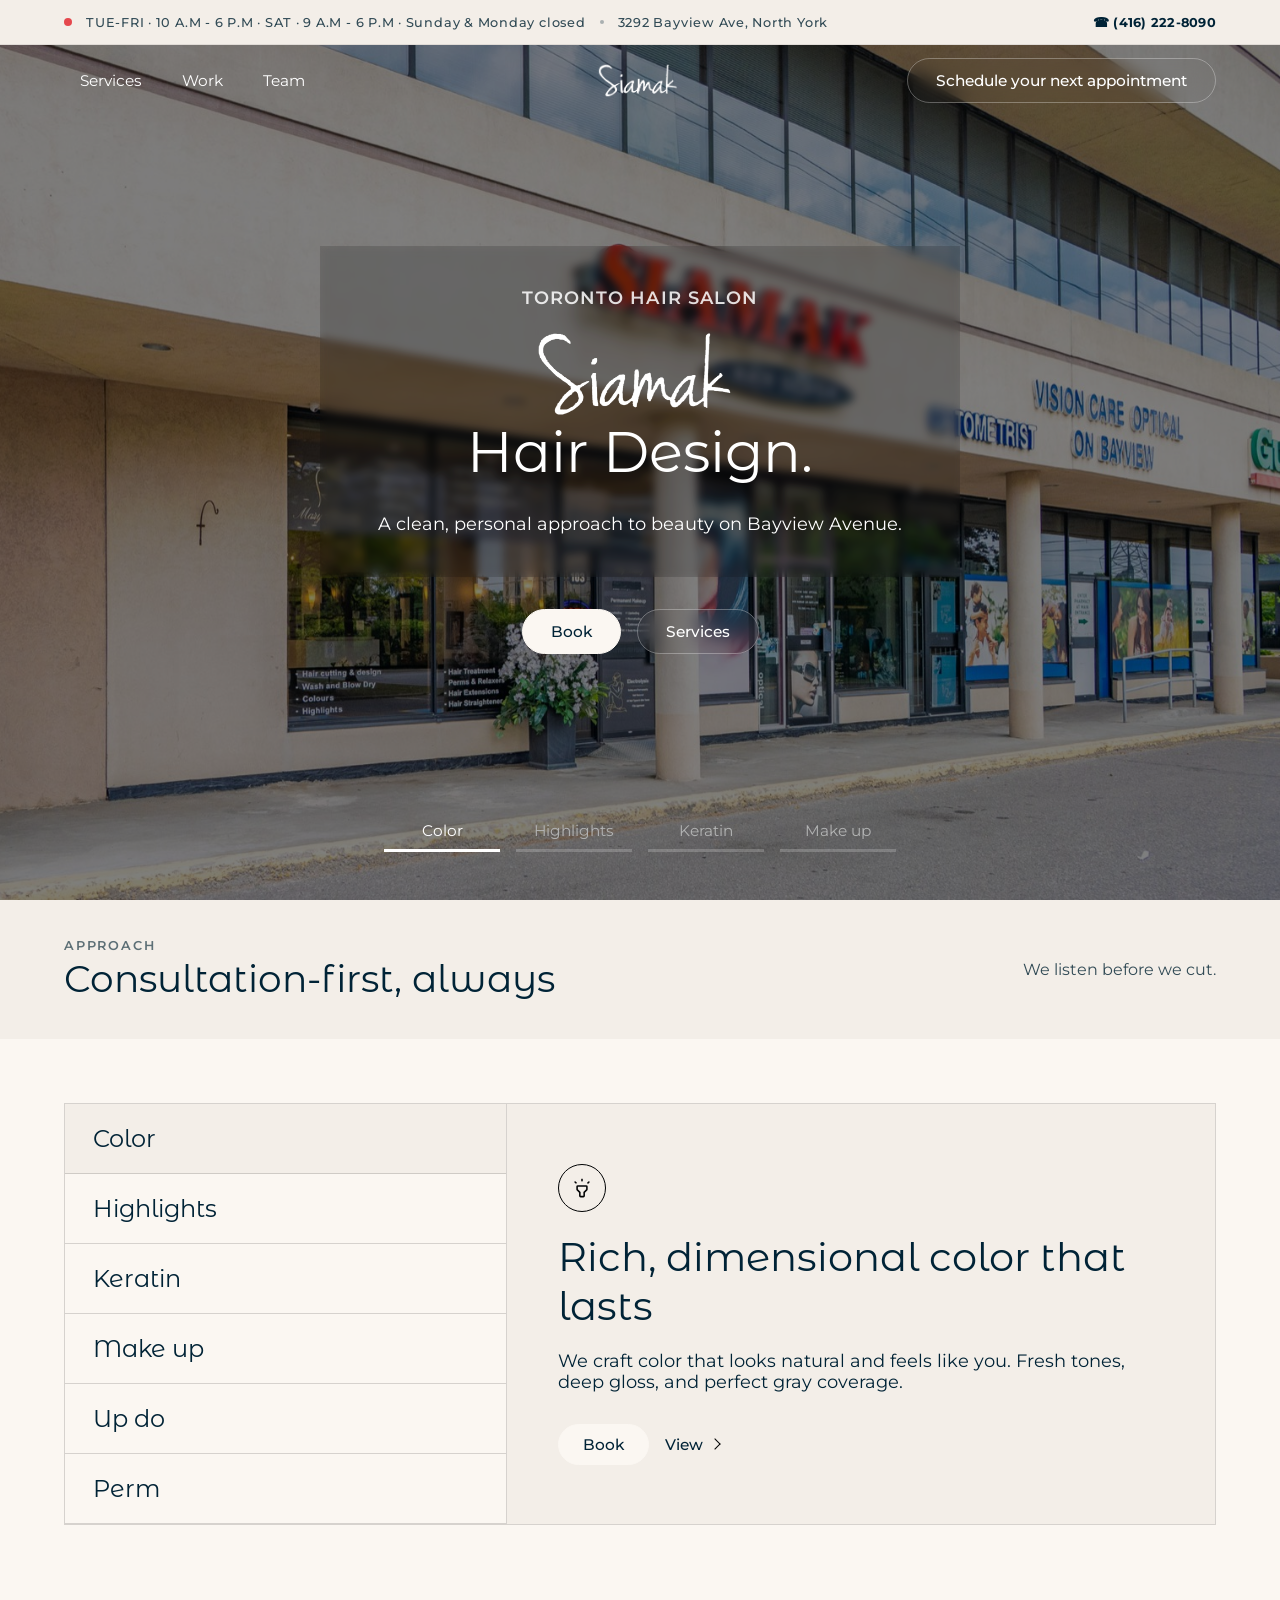
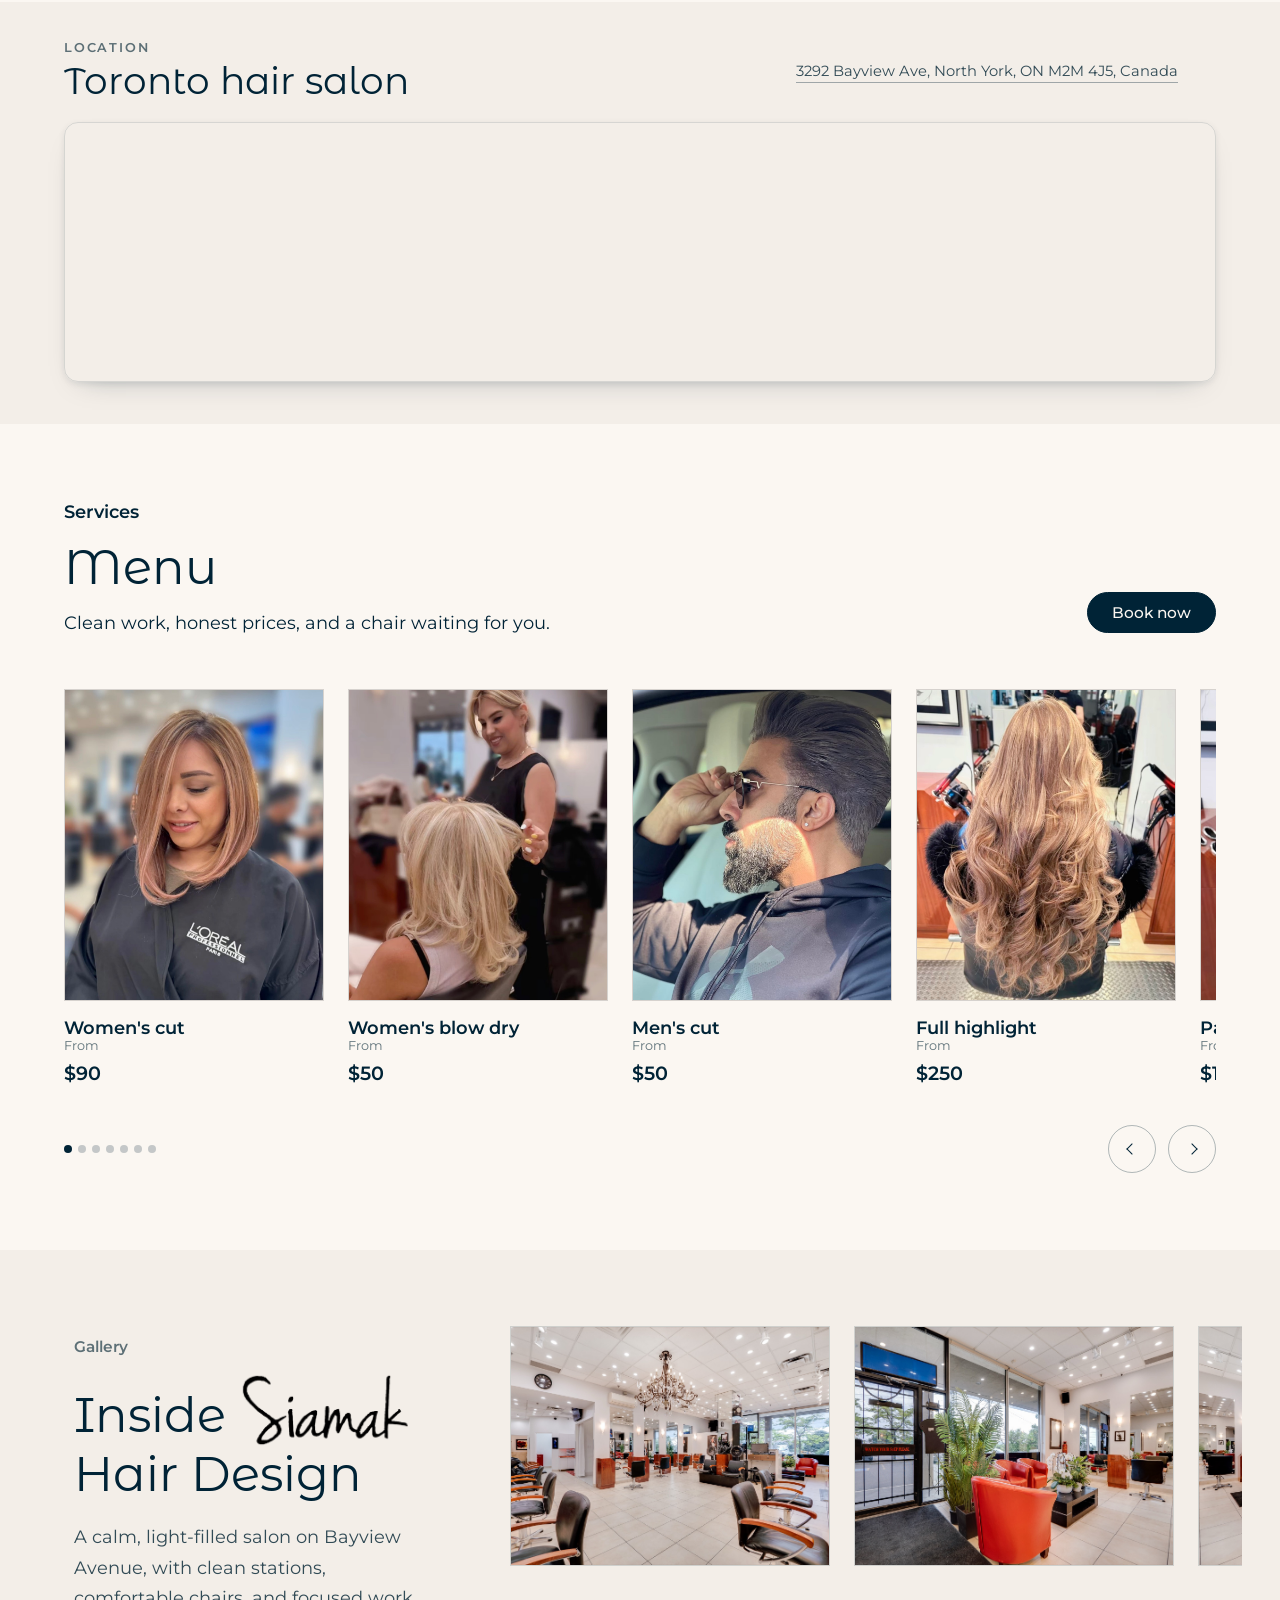
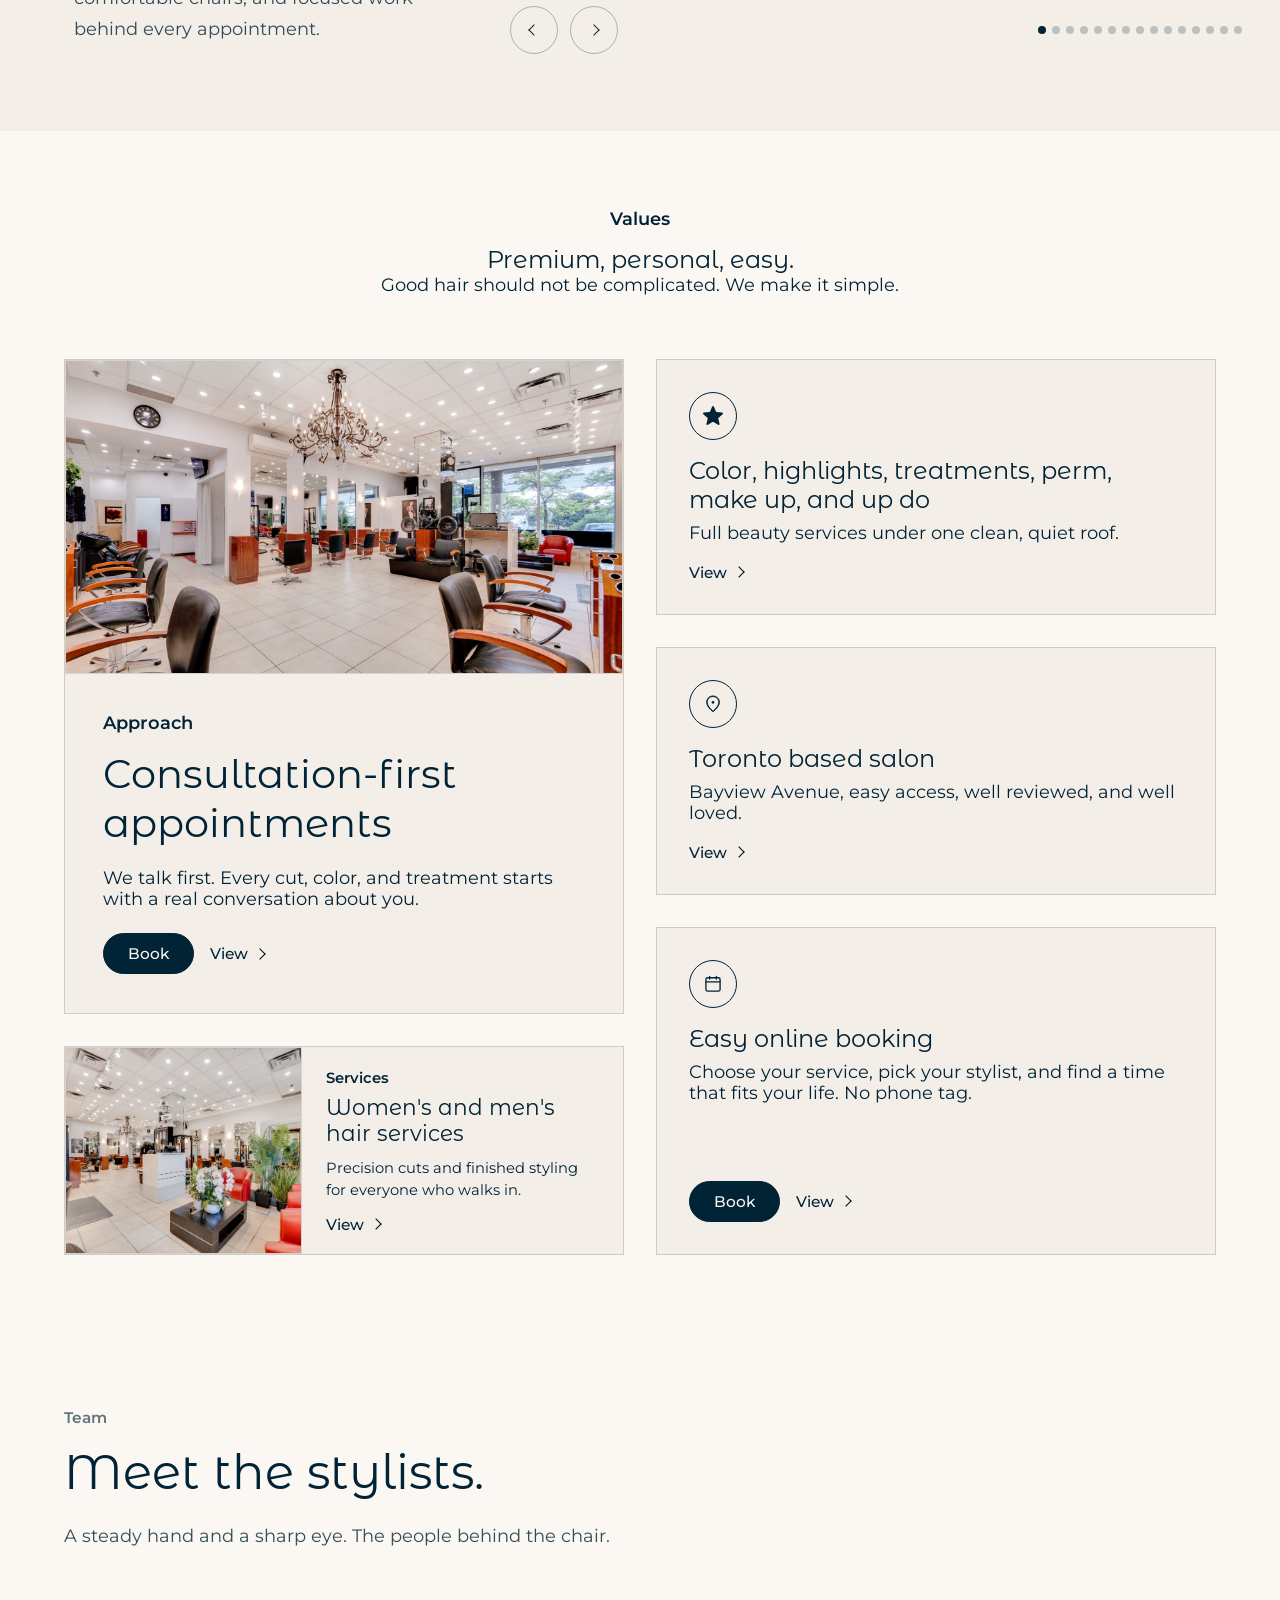
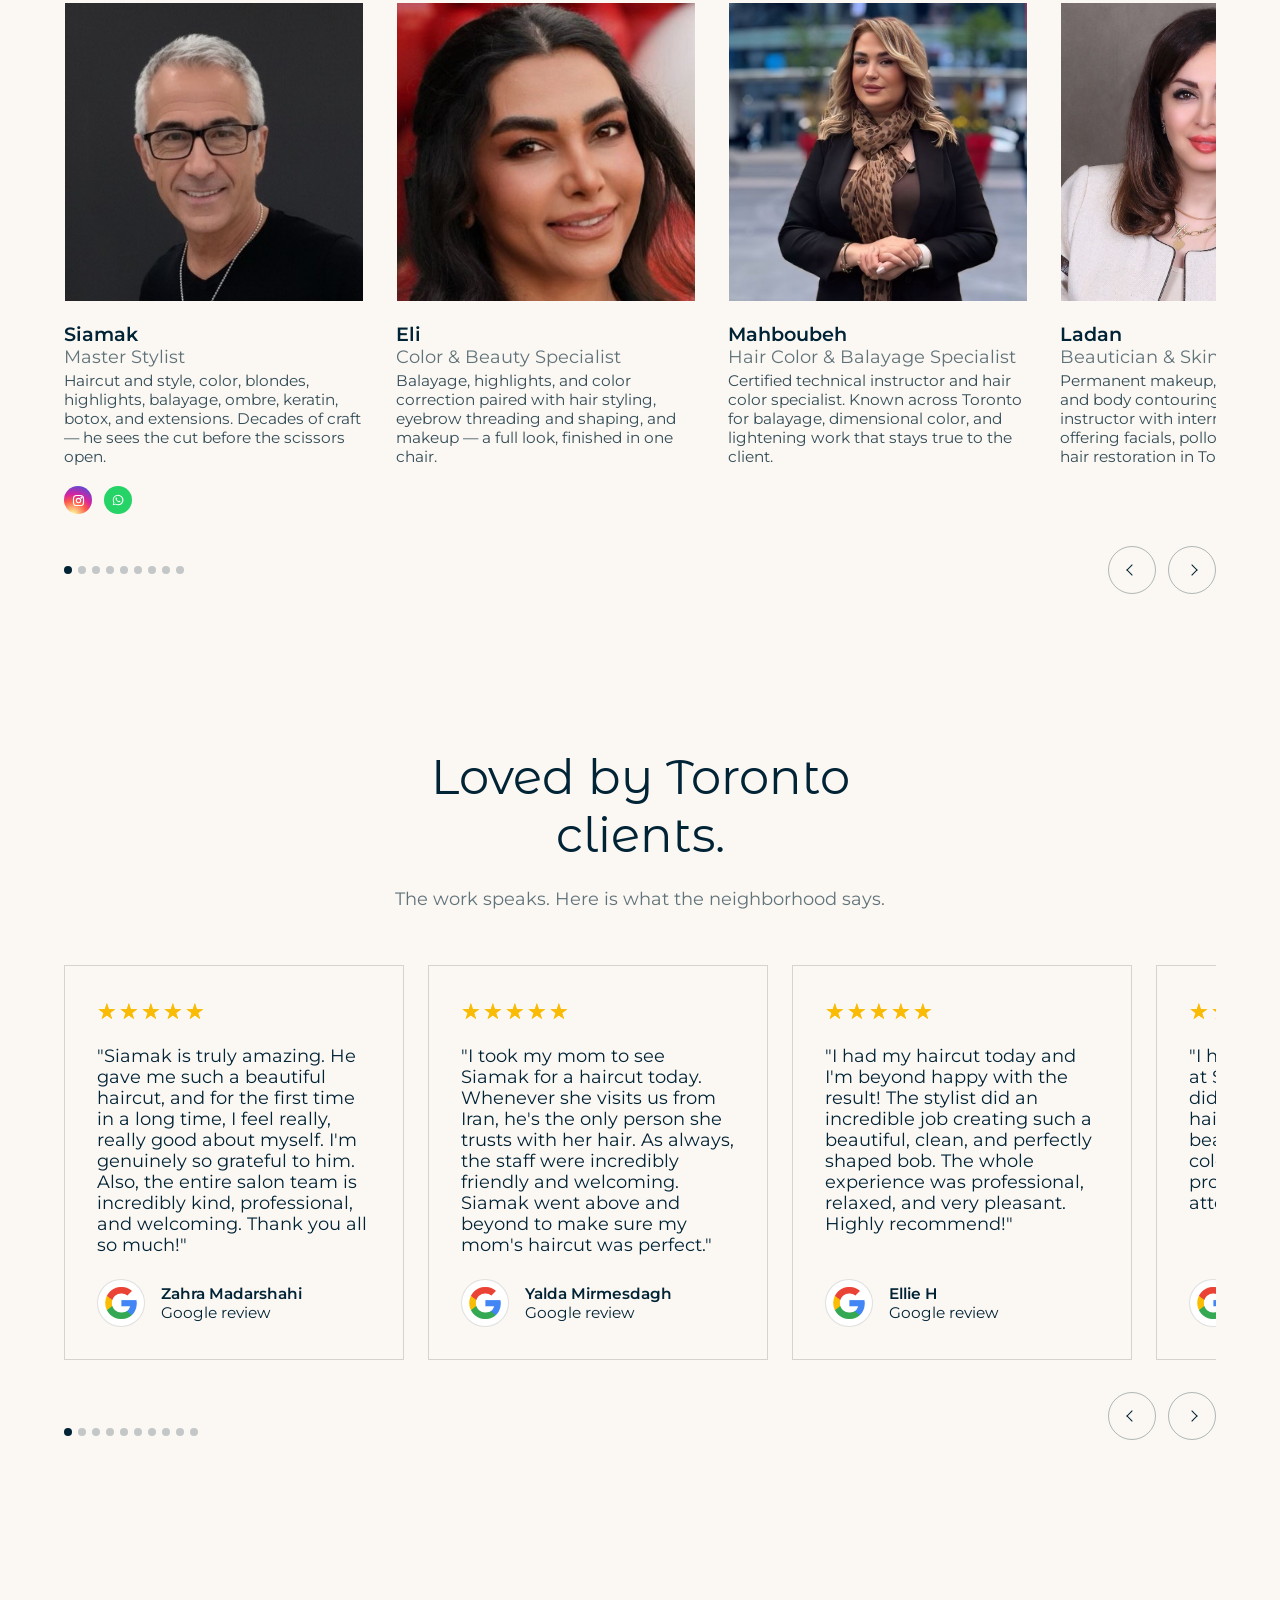
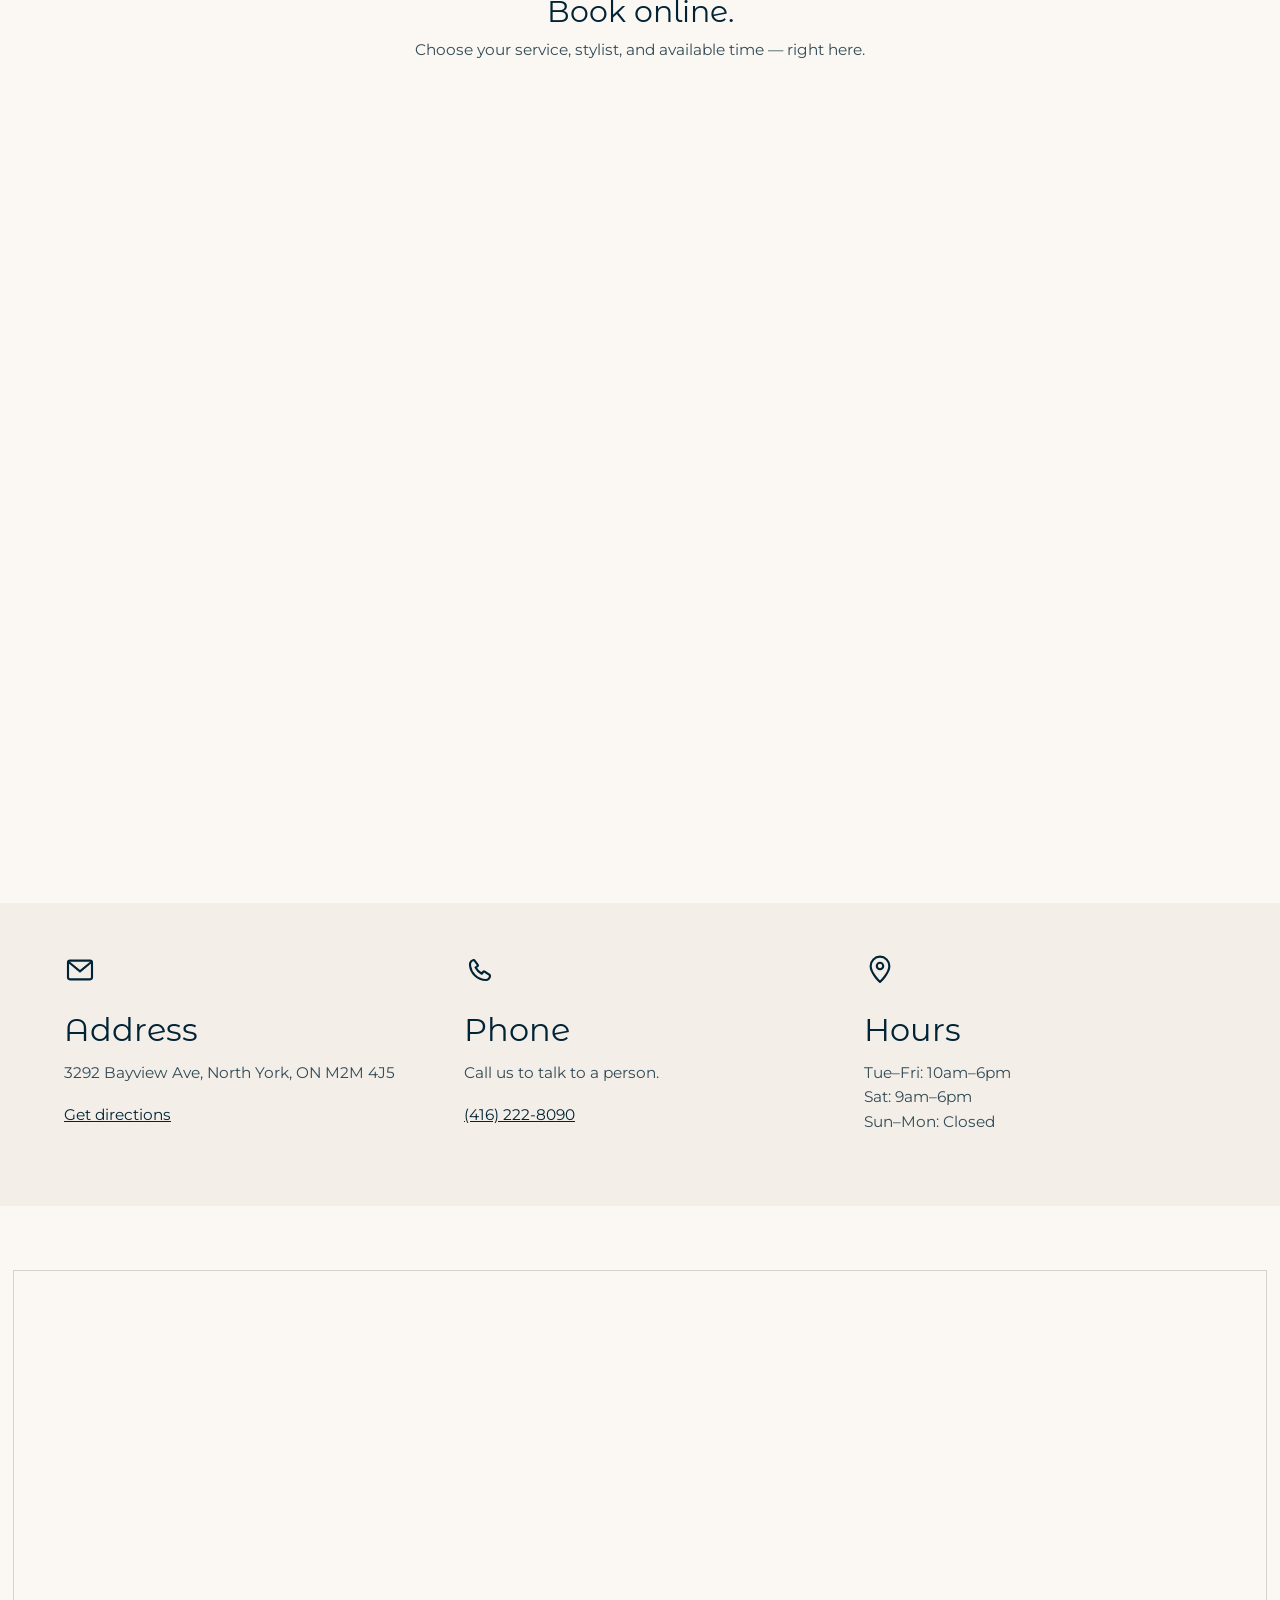
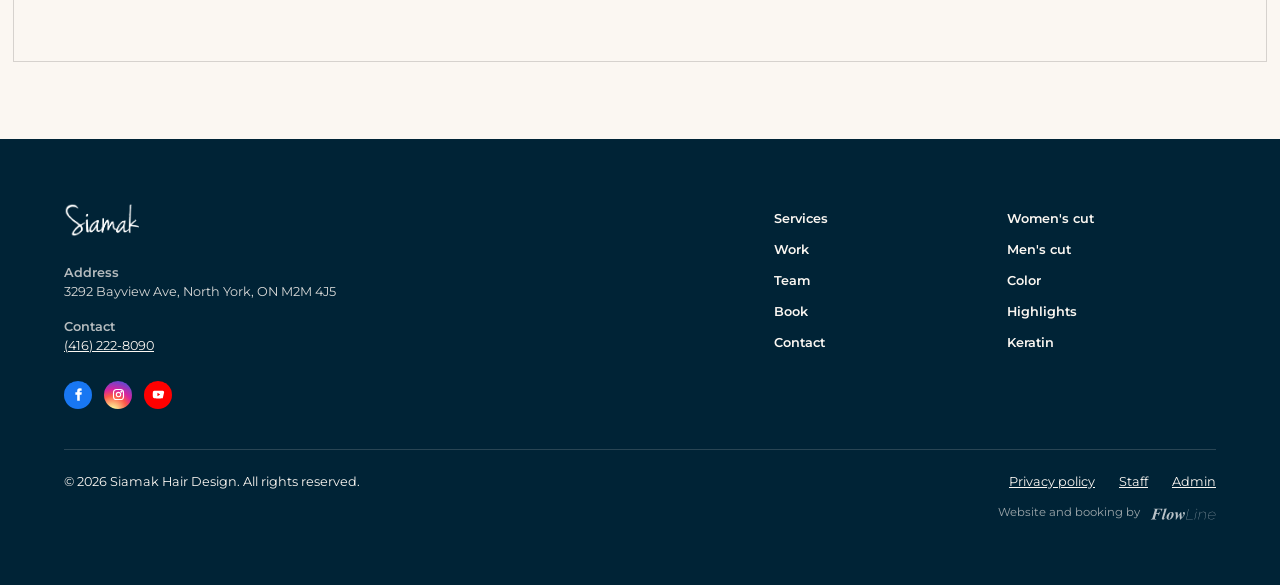
==== index.html @ 5c945ab0 "Install Vercel Speed Insights (#41) ## Vercel Speed Insights Installation  Successfully installed an" ====
<!DOCTYPE html>
<html lang="en">
<head>
<meta charset="utf-8">
<meta name="viewport" content="width=device-width, initial-scale=1">
<title>Siamak Hair Design — Toronto Hair Salon</title>
<meta name="description" content="Siamak Hair Design — cuts, color, highlights, keratin, perm, makeup and up do styling on Bayview Avenue, Toronto.">
<link rel="canonical" href="https://siamakhairdesign.com/">
<meta name="robots" content="index, follow">
<meta property="og:type" content="website">
<meta property="og:title" content="Siamak Hair Design — Toronto Hair Salon">
<meta property="og:description" content="Cuts, color, highlights, keratin, makeup, up do styling, and salon services on Bayview Avenue in Toronto.">
<meta property="og:image" content="assets/hero/color.jpg">
<meta name="twitter:card" content="summary_large_image">
<link rel="icon" href="assets/Siamak-Favicon.svg" type="image/svg+xml">
<link rel="preload" as="image" href="assets/hero/color.jpg">
<link rel="stylesheet" href="css/styles.css">
<script>
  window.si = window.si || function () { (window.siq = window.siq || []).push(arguments); };
</script>
<script defer src="/_vercel/speed-insights/script.js"></script>
</head>
<body>

<div class="site-header-stack">
<div class="top-info-bar">
  <div class="top-info-inner">
    <div class="top-info-left">
      <span class="status-dot"></span>
      <span>TUE-FRI · 10 A.M - 6 P.M <span class="hours-sep">·</span><br class="hours-break"> SAT · 9 A.M - 6 P.M <span class="hours-sep">·</span><br class="hours-break"> <span class="closed-mobile">SUN &amp; MON · Closed</span><span class="closed-desktop">Sunday &amp; Monday closed</span></span>
      <span class="top-info-separator"></span>
      <a href="https://www.google.com/maps/place/Siamak+Hair+Design/@43.7898433,-79.395982,17z/data=!3m2!4b1!5s0x882b2d27b9706d8f:0xe06f1b34e0695661!4m6!3m5!1s0x882b2d264c0bf597:0x51b25cb94fa2550e!8m2!3d43.7898395!4d-79.3934017!16s%2Fg%2F1tdky9d8?entry=ttu&g_ep=EgoyMDI2MDYyOS4wIKXMDSoASAFQAw%3D%3D" target="_blank" rel="noopener">3292 Bayview Ave, North York</a>
    </div>
    <div class="top-info-right">
      <a href="tel:4162228090">☎ (416) 222-8090</a>
    </div>
  </div>
</div>

<header class="navbar">
  <nav class="nav-desktop">
    <a href="#services">Services</a>
    <a href="#gallery">Work</a>
    <a href="#team">Team</a>
  </nav>
  <a href="#top" class="logo-mark" aria-label="Siamak Hair Design home">
    <img class="logo-on-dark" src="assets/logo-dark.png" alt="Siamak Hair Design logo">
    <img class="logo-on-light" src="assets/logo-light.png" alt="">
  </a>
  <div class="nav-right">
    <a href="#book" class="btn btn-ghost-light nav-book-desktop">Schedule your next appointment</a>
    <button class="hamburger-btn" type="button" aria-label="Open menu" aria-expanded="false">
      <span></span><span></span><span></span>
    </button>
  </div>
  <div class="mobile-menu">
    <a href="#services">Services</a>
    <a href="#gallery">Work</a>
    <a href="#team">Team</a>
    <a href="tel:4162228090">Call (416) 222-8090</a>
    <a href="#book" class="btn btn-primary" style="margin-top:8px;">Book</a>
  </div>
</header>
</div>

<main>

  <!-- ============ HERO ============ -->
  <section class="hero" id="top" data-screen-label="Hero">
    <div class="hero-bg">
      <div class="hero-bg-overlay"></div>
      <div class="hero-bg-image"></div>
    </div>
    <div class="hero-content">
      <div class="hero-copy-panel">
        <p class="eyebrow">Toronto Hair Salon</p>
        <h1><img class="hero-title-logo" src="assets/logo-dark.png" alt="Siamak"><br>Hair Design.</h1>
        <p>A clean, personal approach to beauty on Bayview Avenue.</p>
      </div>
      <div class="btn-row hero-btn-row">
        <a href="#book" class="btn btn-white">Book</a>
        <a href="#services" class="btn btn-ghost-light">Services</a>
      </div>
    </div>
    <div class="hero-tabs">
      <button class="hero-tab" data-hero-image="assets/hero/color.jpg"><span class="label">Color</span><span class="hero-tab-bar"><span class="hero-tab-fill"></span></span></button>
      <button class="hero-tab" data-hero-image="assets/hero/highlights.jpg"><span class="label">Highlights</span><span class="hero-tab-bar"><span class="hero-tab-fill"></span></span></button>
      <button class="hero-tab" data-hero-image="assets/hero/keratin.jpg"><span class="label">Keratin</span><span class="hero-tab-bar"><span class="hero-tab-fill"></span></span></button>
      <button class="hero-tab" data-hero-image="assets/hero/makeup.jpg"><span class="label">Make up</span><span class="hero-tab-bar"><span class="hero-tab-fill"></span></span></button>
    </div>
  </section>

  <!-- ============ APPROACH STRIP ============ -->
  <section class="approach-strip" id="approach" data-screen-label="Approach">
    <div class="approach-strip-inner">
      <p class="eyebrow">Approach</p>
      <h2>Consultation-first, always</h2>
      <p>We listen before we cut.</p>
    </div>
  </section>

  <!-- ============ APPROACH SERVICES ============ -->
  <section class="pad-section approach-services">
    <div class="wrap">
      <div class="approach-box">
        <div class="approach-tablist">
          <button class="approach-tab active">Color</button>
          <button class="approach-tab">Highlights</button>
          <button class="approach-tab">Keratin</button>
          <button class="approach-tab">Make up</button>
          <button class="approach-tab">Up do</button>
          <button class="approach-tab">Perm</button>
        </div>
        <div class="approach-panel">
          <div class="icon-circle">
            <svg width="22" height="22" viewBox="0 -960 960 960" fill="currentColor" xmlns="http://www.w3.org/2000/svg"><path d="m195.15-680.78-41.08-40.09q-10.2-10.31-10.2-23.93 0-13.61 9.82-23.81 10.33-10.19 24.58-10.19 14.24 0 24.53 10.19l40.09 40.09q9.2 10.19 9.7 23.97.5 13.77-9.77 23.77-10.3 10.23-24 9.71-13.71-.52-23.67-9.71Zm250.78-116.15v-57.14q0-14.39 9.88-24.34 9.87-9.96 24.37-9.96 14.49 0 24.19 9.96 9.7 9.95 9.7 24.34v57.14q0 14.66-9.88 24.48-9.87 9.82-24.37 9.82-14.49 0-24.19-9.82-9.7-9.82-9.7-24.48Zm271.18 69.41 41.09-41.09q10.19-9.43 24.04-9.31 13.84.12 23.69 10.31 10.2 10.44 10.2 23.99 0 13.55-10.2 23.75l-40.84 41.09q-10.44 10.19-23.98 10.07-13.53-.12-23.76-9.92-10.44-10.59-10.44-24.69 0-14.1 10.2-24.2ZM351.87-137.85V-274.5l-99.61-99.37q-9.19-9.43-14.79-22.21-5.6-12.77-5.6-26.77v-112.61q0-28.44 19.89-48.41 19.89-19.96 48.24-19.96h360q28.45 0 48.41 19.96 19.96 19.97 19.96 48.41v112.61q0 14-5.72 26.77-5.72 12.78-14.91 22.21l-99.37 99.37v136.65q0 28.35-19.96 48.24T540-69.72H420q-28.35 0-48.24-19.89t-19.89-48.24Zm68.13 0h120v-165.24l120-120v-114.76H300v114.76l120 120v165.24Zm60-200Z"></path></svg>
          </div>
          <h3>Rich, dimensional color that lasts</h3>
          <p>We craft color that looks natural and feels like you. Fresh tones, deep gloss, and perfect gray coverage.</p>
          <div class="btn-row">
            <a href="#book" class="btn btn-primary btn-sm">Book</a>
            <a href="#services" class="view-link">View <span class="chevron chevron-right"></span></a>
          </div>
        </div>
      </div>
    </div>
  </section>

  <!-- ============ LOCATION ============ -->
  <section class="location-strip" data-screen-label="Location">
    <div class="location-strip-inner">
      <p class="eyebrow">Location</p>
      <h2>Toronto hair salon</h2>
      <p><a class="location-address" href="https://www.google.com/maps/place//data=!4m2!3m1!1s0x882b2d264c0bf597:0x51b25cb94fa2550e?sa=X&amp;ved=1t:8290&amp;ictx=111" target="_blank" rel="noopener">3292 Bayview Ave, North York, ON M2M 4J5, Canada</a></p>
    </div>
    <div class="location-map-mobile">
      <iframe
        src="https://www.google.com/maps?q=Siamak+Hair+Design,3292+Bayview+Ave,North+York,ON+M2M+4J5&output=embed"
        width="100%" height="100%" style="border:0;" allowfullscreen="" loading="lazy"
        referrerpolicy="no-referrer-when-downgrade" title="Siamak Hair Design location on Google Maps"></iframe>
    </div>
  </section>

  <!-- ============ SERVICES MENU ============ -->
  <section class="pad-section services-section" id="services" data-screen-label="Services Menu">
    <div class="wrap">
      <div class="services-header">
        <div class="col">
          <p class="eyebrow">Services</p>
          <h1>Menu</h1>
          <p>Clean work, honest prices, and a chair waiting for you.</p>
        </div>
        <a href="#book" class="btn btn-outline btn-sm">Book now</a>
      </div>
      <div data-carousel>
        <div class="carousel-track">
          <a href="#book" class="menu-card"><img class="card-img service-img" src="assets/services/womens-cut.jpg" alt="Finished women's cut with soft rose blonde color" loading="lazy"><div class="name-row"><p>Women's cut</p><p class="from-label">From</p></div><p class="price">$90</p></a>
          <a href="#book" class="menu-card"><img class="card-img service-img" src="assets/services/blow-dry.jpg" alt="Blonde blow dry styling in the salon" loading="lazy"><div class="name-row"><p>Women's blow dry</p><p class="from-label">From</p></div><p class="price">$50</p></a>
          <a href="#book" class="menu-card"><img class="card-img service-img" src="assets/services/mens-cut.jpg" alt="Short textured salon haircut profile" loading="lazy"><div class="name-row"><p>Men's cut</p><p class="from-label">From</p></div><p class="price">$50</p></a>
          <a href="#book" class="menu-card"><img class="card-img service-img" src="assets/services/full-highlight.jpg" alt="Long highlighted hair with soft curls" loading="lazy"><div class="name-row"><p>Full highlight</p><p class="from-label">From</p></div><p class="price">$250</p></a>
          <a href="#book" class="menu-card"><img class="card-img service-img" src="assets/services/partial-highlight.jpg" alt="Dimensional partial highlights on layered hair" loading="lazy"><div class="name-row"><p>Partial highlight</p><p class="from-label">From</p></div><p class="price">$175</p></a>
          <a href="#book" class="menu-card"><img class="card-img service-img" src="assets/services/color.jpg" alt="Smooth warm blonde color service" loading="lazy"><div class="name-row"><p>Color</p><p class="from-label">From</p></div><p class="price">$90</p></a>
          <a href="#book" class="menu-card"><img class="card-img service-img" src="assets/services/up-do.jpg" alt="Textured styled hair for event finishing" loading="lazy"><div class="name-row"><p>Up do</p><p class="from-label">From</p></div><p class="price">$120</p></a>
        </div>
        <div class="carousel-controls">
          <div class="dots">
            <span class="dot active"></span><span class="dot"></span><span class="dot"></span><span class="dot"></span><span class="dot"></span><span class="dot"></span><span class="dot"></span>
          </div>
          <div style="display:flex;gap:12px;">
            <button class="round-btn carousel-prev" aria-label="Previous"><span class="chevron chevron-left"></span></button>
            <button class="round-btn carousel-next" aria-label="Next"><span class="chevron chevron-right"></span></button>
          </div>
        </div>
      </div>
    </div>
  </section>

  <!-- ============ GALLERY ============ -->
  <section class="pad-section gallery-section" id="gallery" data-screen-label="Gallery">
    <div class="gallery-grid">
      <div class="gallery-intro">
        <div class="inner">
          <p class="eyebrow">Gallery</p>
          <h2>Inside <img class="heading-logo" src="assets/logo-light.png" alt="Siamak"> Hair Design</h2>
          <p>A calm, light-filled salon on Bayview Avenue, with clean stations, comfortable chairs, and focused work behind every appointment.</p>
        </div>
      </div>
      <div class="gallery-track-wrap" data-carousel>
        <div class="carousel-track">
          <div class="gallery-card"><img src="assets/gallery/gallery-01.jpg" alt="Siamak Hair Design salon interior" loading="lazy"></div>
          <div class="gallery-card"><img src="assets/gallery/gallery-07.jpg" alt="Siamak Hair Design salon interior" loading="lazy"></div>
          <div class="gallery-card"><img src="assets/gallery/gallery-08.jpg" alt="Siamak Hair Design salon interior" loading="lazy"></div>
          <div class="gallery-card"><img src="assets/gallery/gallery-09.jpg" alt="Siamak Hair Design salon interior" loading="lazy"></div>
          <div class="gallery-card"><img src="assets/gallery/gallery-10.jpg" alt="Siamak Hair Design salon interior" loading="lazy"></div>
          <div class="gallery-card"><img src="assets/gallery/gallery-11.jpg" alt="Siamak Hair Design salon interior" loading="lazy"></div>
          <div class="gallery-card"><img src="assets/gallery/gallery-12.jpg" alt="Siamak Hair Design salon interior" loading="lazy"></div>
          <div class="gallery-card"><img src="assets/gallery/gallery-13.jpg" alt="Siamak Hair Design salon interior" loading="lazy"></div>
          <div class="gallery-card"><img src="assets/gallery/gallery-14.jpg" alt="Siamak Hair Design salon interior" loading="lazy"></div>
          <div class="gallery-card"><img src="assets/gallery/gallery-15.jpg" alt="Siamak Hair Design salon interior" loading="lazy"></div>
          <div class="gallery-card"><img src="assets/gallery/gallery-17.jpg" alt="Siamak Hair Design salon interior" loading="lazy"></div>
          <div class="gallery-card"><img src="assets/gallery/gallery-18.jpg" alt="Siamak Hair Design salon interior" loading="lazy"></div>
          <div class="gallery-card"><img src="assets/gallery/gallery-20.jpg" alt="Siamak Hair Design salon interior" loading="lazy"></div>
          <div class="gallery-card"><img src="assets/gallery/gallery-21.jpg" alt="Siamak Hair Design salon interior" loading="lazy"></div>
          <div class="gallery-card"><img src="assets/gallery/gallery-29.jpg" alt="Siamak Hair Design salon interior" loading="lazy"></div>
        </div>
        <div class="carousel-controls">
          <div style="display:flex;gap:12px;">
            <button class="round-btn carousel-prev" aria-label="Previous"><span class="chevron chevron-left"></span></button>
            <button class="round-btn carousel-next" aria-label="Next"><span class="chevron chevron-right"></span></button>
          </div>
          <div class="dots">
            <span class="dot active"></span><span class="dot"></span><span class="dot"></span><span class="dot"></span><span class="dot"></span><span class="dot"></span><span class="dot"></span><span class="dot"></span><span class="dot"></span><span class="dot"></span><span class="dot"></span><span class="dot"></span><span class="dot"></span><span class="dot"></span><span class="dot"></span>
          </div>
        </div>
      </div>
    </div>
  </section>

  <!-- ============ VALUES ============ -->
  <section class="pad-section values-section" data-screen-label="Values">
    <div class="wrap">
      <div class="section-intro">
        <p class="eyebrow">Values</p>
        <h1>Premium, personal, easy.</h1>
        <p>Good hair should not be complicated. We make it simple.</p>
      </div>
      <div class="values-grid">
        <div class="values-col">
          <div class="value-card">
            <img class="card-img wide" src="assets/gallery/gallery-01.jpg" alt="Consultation area inside Siamak Hair Design" loading="lazy">
            <div class="body">
              <p class="eyebrow">Approach</p>
              <h2>Consultation-first appointments</h2>
              <p>We talk first. Every cut, color, and treatment starts with a real conversation about you.</p>
              <div class="btn-row">
                <a href="#book" class="btn btn-outline btn-sm">Book</a>
                <a href="#approach" class="view-link">View <span class="chevron chevron-right"></span></a>
              </div>
            </div>
          </div>
          <div class="value-card split" style="flex:1;">
            <img class="card-img" src="assets/gallery/gallery-10.jpg" alt="Salon styling station at Siamak Hair Design" loading="lazy">
            <div class="body">
              <p class="eyebrow">Services</p>
              <h2>Women's and men's hair services</h2>
              <p>Precision cuts and finished styling for everyone who walks in.</p>
              <div class="footer-link">
                <a href="#services" class="view-link">View <span class="chevron chevron-right"></span></a>
              </div>
            </div>
          </div>
        </div>
        <div class="values-col">
          <div class="value-card compact">
            <div>
              <div class="icon-circle" style="margin-bottom:16px;">
                <svg width="20" height="19" viewBox="0 0 18 17" fill="currentColor" xmlns="http://www.w3.org/2000/svg"><path d="M8.16379 0.551109C8.47316 -0.183704 9.52684 -0.183703 9.83621 0.551111L11.6621 4.88811C11.7926 5.19789 12.0875 5.40955 12.426 5.43636L17.1654 5.81173C17.9684 5.87533 18.294 6.86532 17.6822 7.38306L14.0713 10.4388C13.8134 10.6571 13.7007 10.9996 13.7795 11.3259L14.8827 15.8949C15.0696 16.669 14.2172 17.2809 13.5297 16.8661L9.47208 14.4176C9.18225 14.2427 8.81775 14.2427 8.52793 14.4176L4.47029 16.8661C3.7828 17.2809 2.93036 16.669 3.11727 15.8949L4.22048 11.3259C4.29928 10.9996 4.18664 10.6571 3.92873 10.4388L0.317756 7.38306C-0.294046 6.86532 0.0315611 5.87533 0.834562 5.81173L5.57402 5.43636C5.91255 5.40955 6.20744 5.19789 6.33786 4.88811L8.16379 0.551109Z"></path></svg>
              </div>
              <h3>Color, highlights, treatments, perm, make up, and up do</h3>
              <p>Full beauty services under one clean, quiet roof.</p>
            </div>
            <div class="footer-link"><a href="#services" class="view-link">View <span class="chevron chevron-right"></span></a></div>
          </div>
          <div class="value-card compact">
            <div>
              <div class="icon-circle" style="margin-bottom:16px;">
                <svg width="20" height="20" viewBox="0 0 24 24" fill="currentColor" stroke="currentColor" xmlns="http://www.w3.org/2000/svg"><path d="M11.9999 2.34473C14.0242 2.34473 15.8029 3.04933 17.3553 4.47754C18.8789 5.87913 19.6552 7.7626 19.6552 10.1826C19.6551 11.1679 19.4382 12.1526 18.996 13.1406C18.5425 14.154 17.9734 15.1246 17.288 16.0527C16.5966 16.9889 15.8458 17.8627 15.035 18.6738C14.212 19.4974 13.4447 20.2259 12.7333 20.8594L12.7274 20.8643L12.7225 20.8691C12.632 20.9548 12.5274 21.017 12.4052 21.0566C12.2587 21.1041 12.1215 21.126 11.9921 21.126C11.8628 21.126 11.7292 21.104 11.5897 21.0576C11.474 21.0191 11.3759 20.959 11.2899 20.875L11.2811 20.8662L11.2714 20.8584C10.5564 20.2252 9.78741 19.497 8.96472 18.6738C8.15398 17.8627 7.40315 16.9889 6.71179 16.0527C6.02653 15.1248 5.45811 14.1547 5.00671 13.1416C4.56634 12.1534 4.35052 11.1682 4.35046 10.1826C4.35046 7.76231 5.12659 5.8791 6.64832 4.47754C8.19864 3.04953 9.9756 2.34475 11.9999 2.34473ZM11.9999 3.05371C10.0646 3.05371 8.40981 3.72261 7.06824 5.05664C5.71865 6.39887 5.05359 8.12233 5.05359 10.1826C5.0537 11.6021 5.6475 13.1413 6.75183 14.7861C7.85668 16.4317 9.49736 18.2606 11.6591 20.2715L11.996 20.585L12.3358 20.2764C14.5486 18.2689 16.2062 16.4381 17.2889 14.7852C18.3677 13.138 18.9461 11.5989 18.9462 10.1826C18.9462 8.12228 18.2812 6.39888 16.9315 5.05664V5.05566C15.5897 3.72177 13.935 3.05375 11.9999 3.05371ZM11.9979 8.70215C12.3641 8.7022 12.6619 8.82522 12.9188 9.08105C13.175 9.33617 13.2977 9.63248 13.2977 9.99805C13.2977 10.3642 13.1747 10.6605 12.9198 10.915C12.6649 11.1694 12.3682 11.292 12.0018 11.292C11.6348 11.2919 11.3391 11.169 11.0848 10.916C10.8313 10.6634 10.708 10.3691 10.7079 10.0029C10.7079 9.68146 10.8022 9.41279 10.996 9.17871L11.0848 9.08105C11.3378 8.82567 11.6324 8.70215 11.9979 8.70215Z"></path></svg>
              </div>
              <h3>Toronto based salon</h3>
              <p>Bayview Avenue, easy access, well reviewed, and well loved.</p>
            </div>
            <div class="footer-link"><a href="#contact" class="view-link">View <span class="chevron chevron-right"></span></a></div>
          </div>
          <div class="value-card compact" style="flex:1;">
            <div>
              <div class="icon-circle" style="margin-bottom:16px;">
                <svg width="20" height="20" viewBox="0 0 24 24" fill="none" stroke="currentColor" stroke-width="1.6" xmlns="http://www.w3.org/2000/svg"><rect x="3.5" y="4.5" width="17" height="16" rx="2"></rect><path d="M3.5 9.5h17M8 3v3M16 3v3" stroke-linecap="round"></path></svg>
              </div>
              <h3>Easy online booking</h3>
              <p>Choose your service, pick your stylist, and find a time that fits your life. No phone tag.</p>
            </div>
            <div class="footer-link" style="display:flex;align-items:center;gap:16px;flex-wrap:wrap;">
              <a href="#book" class="btn btn-outline btn-sm">Book</a>
              <a href="#contact" class="view-link">View <span class="chevron chevron-right"></span></a>
            </div>
          </div>
        </div>
      </div>
    </div>
  </section>

  <!-- ============ TEAM ============ -->
  <section class="pad-section team-section" id="team" data-screen-label="Team">
    <div class="wrap">
      <div class="team-intro">
        <p class="eyebrow">Team</p>
        <h2>Meet the stylists.</h2>
        <p>A steady hand and a sharp eye. The people behind the chair.</p>
      </div>
      <div data-carousel>
        <div class="carousel-track team-track">
          <div class="team-card">
            <img class="team-photo" src="assets/team/siamak.jpg" alt="Siamak, master stylist at Siamak Hair Design" loading="lazy">
            <p class="name">Siamak</p><p class="role">Master Stylist</p>
            <p class="bio">Haircut and style, color, blondes, highlights, balayage, ombre, keratin, botox, and extensions. Decades of craft — he sees the cut before the scissors open.</p>
            <div class="socials"><a class="social-circle social-icon" href="https://www.instagram.com/siamakhairdesign.toronto/" target="_blank" rel="noopener" aria-label="Instagram"><svg viewBox="0 0 24 24" aria-hidden="true"><rect x="4" y="4" width="16" height="16" rx="5"></rect><circle cx="12" cy="12" r="3.5"></circle><circle cx="16.8" cy="7.2" r="0.9"></circle></svg></a><a class="social-circle social-whatsapp" href="https://wa.me/14162228090" target="_blank" rel="noopener" aria-label="WhatsApp"><svg viewBox="0 0 24 24" aria-hidden="true"><path d="M17.6 6.3A7.9 7.9 0 0 0 4.2 12a7.8 7.8 0 0 0 1.1 4L4 20l4.2-1.1A8 8 0 0 0 12 20a7.9 7.9 0 0 0 5.6-13.7ZM12 18.5a6.6 6.6 0 0 1-3.4-.9l-.2-.1-2.5.6.7-2.4-.2-.3A6.5 6.5 0 1 1 12 18.5Zm3.6-4.9c-.2-.1-1.2-.6-1.3-.6s-.3-.1-.4.1-.5.6-.6.8-.2.1-.4 0a5.3 5.3 0 0 1-1.6-1 6 6 0 0 1-1.1-1.4c-.1-.2 0-.3.1-.4l.3-.4a1.4 1.4 0 0 0 .2-.3.4.4 0 0 0 0-.4l-.6-1.4c-.1-.4-.3-.3-.4-.3h-.4a.7.7 0 0 0-.5.2 2 2 0 0 0-.7 1.6 3.6 3.6 0 0 0 .8 2 8.3 8.3 0 0 0 3.1 2.8c1.1.5 1.5.5 2.1.4a1.8 1.8 0 0 0 1.2-.8 1.5 1.5 0 0 0 .1-.8c-.1-.1-.2-.2-.4-.2Z"></path></svg></a></div>
          </div>
          <div class="team-card">
            <img class="team-photo" src="assets/team/eli.jpg" alt="Eli, stylist at Siamak Hair Design" loading="lazy">
            <p class="name">Eli</p><p class="role">Color &amp; Beauty Specialist</p>
            <p class="bio">Balayage, highlights, and color correction paired with hair styling, eyebrow threading and shaping, and makeup — a full look, finished in one chair.</p>
          </div>
          <div class="team-card">
            <img class="team-photo" src="assets/team/mahboubeh.jpg" alt="Mahboubeh, stylist at Siamak Hair Design" loading="lazy">
            <p class="name">Mahboubeh</p><p class="role">Hair Color &amp; Balayage Specialist</p>
            <p class="bio">Certified technical instructor and hair color specialist. Known across Toronto for balayage, dimensional color, and lightening work that stays true to the client.</p>
          </div>
          <div class="team-card">
            <img class="team-photo" src="assets/team/ladan.jpg" alt="Ladan, beautician at Siamak Hair Design" loading="lazy">
            <p class="name">Ladan</p><p class="role">Beautician &amp; Skincare Specialist</p>
            <p class="bio">Permanent makeup, skin rejuvenation, and body contouring. Certified instructor with international training, offering facials, pollogen therapy, and hair restoration in Toronto.</p>
          </div>
          <div class="team-card">
            <img class="team-photo" src="assets/team/deniz.jpg" alt="Deniz, stylist at Siamak Hair Design" loading="lazy">
            <p class="name">Deniz</p><p class="role">Hair Stylist</p>
            <p class="bio">Known for transformations — precision cuts, refined color, and effortless styling. Clients leave the chair looking like a fresher version of themselves.</p>
          </div>
          <div class="team-card">
            <img class="team-photo" src="assets/team/tanish.jpg" alt="Tanish, stylist at Siamak Hair Design" loading="lazy">
            <p class="name">Tanish</p><p class="role">Barber</p>
            <p class="bio">Forty years behind the chair. True style begins with a professional cut — classic barbering, sharp modern shapes, and clean finishes for every client.</p>
          </div>
          <div class="team-card">
            <div class="team-avatar" aria-hidden="true">H</div>
            <p class="name">Homaira</p><p class="role">Stylist</p>
            <p class="bio">A gentle touch with strong technique. She listens closely and delivers clean, soft results.</p>
          </div>
          <div class="team-card">
            <div class="team-avatar" aria-hidden="true">Sr</div>
            <p class="name">Sara</p><p class="role">Stylist</p>
            <p class="bio">Up dos and event hair are her craft. She builds shapes that hold their grace all night.</p>
          </div>
          <div class="team-card">
            <div class="team-avatar" aria-hidden="true">Sa</div>
            <p class="name">Sasa</p><p class="role">Stylist</p>
            <p class="bio">Effortless color and quiet confidence. She builds brightness that looks completely natural.</p>
          </div>
          <div class="team-card">
            <div class="team-avatar" aria-hidden="true">Mo</div>
            <p class="name">Mario</p><p class="role">Stylist</p>
            <p class="bio">Classic barbering with real precision. He shapes a look that lasts well past the chair.</p>
          </div>
        </div>
        <div class="team-controls">
          <div class="dots">
            <span class="dot active"></span><span class="dot"></span><span class="dot"></span><span class="dot"></span><span class="dot"></span><span class="dot"></span><span class="dot"></span><span class="dot"></span><span class="dot"></span>
          </div>
          <div style="display:flex;gap:12px;">
            <button class="round-btn carousel-prev" aria-label="Previous"><span class="chevron chevron-left"></span></button>
            <button class="round-btn carousel-next" aria-label="Next"><span class="chevron chevron-right"></span></button>
          </div>
        </div>
      </div>
    </div>
  </section>

  <!-- ============ TESTIMONIALS ============ -->
  <section class="pad-section testimonial-section" data-screen-label="Reviews">
    <div class="wrap">
      <div class="testimonial-intro">
        <h2>Loved by Toronto clients.</h2>
        <p>The work speaks. Here is what the neighborhood says.</p>
      </div>
      <div data-carousel>
        <div class="carousel-track">
          <div class="testimonial-card">
            <div class="stars">★★★★★</div>
            <p class="quote">"Siamak is truly amazing. He gave me such a beautiful haircut, and for the first time in a long time, I feel really, really good about myself. I'm genuinely so grateful to him. Also, the entire salon team is incredibly kind, professional, and welcoming. Thank you all so much!"</p>
            <div class="who"><div class="avatar"></div><div><p class="name">Zahra Madarshahi</p><p class="loc">Google review</p></div></div>
          </div>
          <div class="testimonial-card">
            <div class="stars">★★★★★</div>
            <p class="quote">"I took my mom to see Siamak for a haircut today. Whenever she visits us from Iran, he's the only person she trusts with her hair. As always, the staff were incredibly friendly and welcoming. Siamak went above and beyond to make sure my mom's haircut was perfect."</p>
            <div class="who"><div class="avatar"></div><div><p class="name">Yalda Mirmesdagh</p><p class="loc">Google review</p></div></div>
          </div>
          <div class="testimonial-card">
            <div class="stars">★★★★★</div>
            <p class="quote">"I had my haircut today and I'm beyond happy with the result! The stylist did an incredible job creating such a beautiful, clean, and perfectly shaped bob. The whole experience was professional, relaxed, and very pleasant. Highly recommend!"</p>
            <div class="who"><div class="avatar"></div><div><p class="name">Ellie H</p><p class="loc">Google review</p></div></div>
          </div>
          <div class="testimonial-card">
            <div class="stars">★★★★★</div>
            <p class="quote">"I had a wonderful experience at Siamak Hair Salon. Siamak did an excellent job with my haircut, and Homeira did a beautiful job with my hair color. The service was professional, friendly, and very attentive."</p>
            <div class="who"><div class="avatar"></div><div><p class="name">Sepideh Salimi</p><p class="loc">Google review</p></div></div>
          </div>
          <div class="testimonial-card">
            <div class="stars">★★★★★</div>
            <p class="quote">"Siamak is truly exceptional. With years of experience, his expertise and artistry are evident in every detail. If you're looking for a luxury-level hairdresser, Siamak is unmatched."</p>
            <div class="who"><div class="avatar"></div><div><p class="name">Heidi Shiraz</p><p class="loc">Google review</p></div></div>
          </div>
          <div class="testimonial-card">
            <div class="stars">★★★★★</div>
            <p class="quote">"I don't know what word to use, great haircut and friendly and sincere behavior."</p>
            <div class="who"><div class="avatar"></div><div><p class="name">Masoud Ahmadikhah</p><p class="loc">Google review</p></div></div>
          </div>
          <div class="testimonial-card">
            <div class="stars">★★★★★</div>
            <p class="quote">"Professional service. Kind and warm environment. Highly recommended."</p>
            <div class="who"><div class="avatar"></div><div><p class="name">Gita Manshoori</p><p class="loc">Google review</p></div></div>
          </div>
          <div class="testimonial-card">
            <div class="stars">★★★★★</div>
            <p class="quote">"I've been going to Siamak Hair Design for over 30 years, and the quality has always been exceptional. Highly recommended!"</p>
            <div class="who"><div class="avatar"></div><div><p class="name">Shahla Mokhtari</p><p class="loc">Google review</p></div></div>
          </div>
          <div class="testimonial-card">
            <div class="stars">★★★★★</div>
            <p class="quote">"It was a really great experience."</p>
            <div class="who"><div class="avatar"></div><div><p class="name">Setare Oghatian</p><p class="loc">Google review</p></div></div>
          </div>
          <div class="testimonial-card">
            <div class="stars">★★★★★</div>
            <p class="quote">"I've been Siamak's customer for 28 years. He has golden hands. Nice shop with nice, professional staff."</p>
            <div class="who"><div class="avatar"></div><div><p class="name">Fattaneh Ghamari</p><p class="loc">Google review</p></div></div>
          </div>
        </div>
        <div class="team-controls">
          <div class="testimonial-dots dots">
            <span class="dot active"></span><span class="dot"></span><span class="dot"></span><span class="dot"></span><span class="dot"></span><span class="dot"></span><span class="dot"></span><span class="dot"></span><span class="dot"></span><span class="dot"></span>
          </div>
          <div style="display:flex;gap:12px;">
            <button class="round-btn carousel-prev" aria-label="Previous"><span class="chevron chevron-left"></span></button>
            <button class="round-btn carousel-next" aria-label="Next"><span class="chevron chevron-right"></span></button>
          </div>
        </div>
      </div>
    </div>
  </section>

  <!-- ============ BOOKING (embedded) ============ -->
  <section class="pad-section booking-section" id="book" data-screen-label="Booking">
    <div class="wrap">
      <div class="cta-box" style="display:block;">
        <div class="col" style="text-align:center;max-width:560px;margin:0 auto 22px;">
          <h3>Book online.</h3>
          <p>Choose your service, stylist, and available time — right here.</p>
        </div>
        <iframe src="https://siamak-hair-design.onrender.com/embed"
                title="Book an appointment — Siamak Hair Design"
                class="book-embed"
                loading="lazy"></iframe>
      </div>
    </div>
  </section>

  <!-- ============ CONTACT ============ -->
  <section class="contact-section" id="contact" data-screen-label="Contact">
    <div class="contact-strip">
      <div class="wrap contact-grid">
        <div class="contact-item">
          <div class="contact-icon">
            <svg width="32" height="32" viewBox="0 0 24 24" fill="none" stroke="currentColor" stroke-width="1.6" xmlns="http://www.w3.org/2000/svg"><rect x="3" y="5" width="18" height="14" rx="1.5"></rect><path d="M3.5 6l8.5 7 8.5-7" stroke-linecap="round" stroke-linejoin="round"></path></svg>
          </div>
          <h3>Address</h3>
          <p>3292 Bayview Ave, North York, ON M2M 4J5</p>
          <a href="https://www.google.com/maps/place/Siamak+Hair+Design/@43.7898433,-79.395982,17z/data=!3m2!4b1!5s0x882b2d27b9706d8f:0xe06f1b34e0695661!4m6!3m5!1s0x882b2d264c0bf597:0x51b25cb94fa2550e!8m2!3d43.7898395!4d-79.3934017!16s%2Fg%2F1tdky9d8?entry=ttu&g_ep=EgoyMDI2MDYyOS4wIKXMDSoASAFQAw%3D%3D" class="link" target="_blank" rel="noopener">Get directions</a>
        </div>
        <div class="contact-item">
          <div class="contact-icon">
            <svg width="32" height="32" viewBox="0 0 24 24" fill="none" stroke="currentColor" stroke-width="1.6" xmlns="http://www.w3.org/2000/svg"><path d="M7.5 4.5c-1.5 0-3 1.5-3 3 0 6.5 5.5 12 12 12 1.5 0 3-1.5 3-3 0-.5-.2-.9-.6-1.1l-3.3-2.1c-.4-.3-1-.2-1.3.2l-1 1.3c-2-1-3.6-2.6-4.6-4.6l1.3-1c.4-.3.5-.9.2-1.3L8.1 5.1c-.2-.4-.6-.6-1.1-.6z" stroke-linecap="round" stroke-linejoin="round"></path></svg>
          </div>
          <h3>Phone</h3>
          <p>Call us to talk to a person.</p>
          <a href="tel:4162228090" class="link">(416) 222-8090</a>
        </div>
        <div class="contact-item">
          <div class="contact-icon">
            <svg width="32" height="32" viewBox="0 0 24 24" fill="none" stroke="currentColor" stroke-width="1.6" xmlns="http://www.w3.org/2000/svg"><path d="M12 21s7-6.5 7-12a7 7 0 1 0-14 0c0 5.5 7 12 7 12z" stroke-linejoin="round"></path><circle cx="12" cy="9" r="2.4"></circle></svg>
          </div>
          <h3>Hours</h3>
          <p>Tue–Fri: 10am–6pm<br>Sat: 9am–6pm<br>Sun–Mon: Closed</p>
        </div>
      </div>
    </div>
    <div class="wrap contact-map-wrap">
      <div class="contact-map">
        <iframe
          src="https://www.google.com/maps?q=Siamak+Hair+Design,3292+Bayview+Ave,North+York,ON+M2M+4J5&output=embed"
          width="100%" height="100%" style="border:0;" allowfullscreen="" loading="lazy"
          referrerpolicy="no-referrer-when-downgrade" title="Siamak Hair Design location on Google Maps"></iframe>
      </div>
    </div>
  </section>

</main>

<footer class="site-footer">
  <div class="wrap">
    <div class="footer-box">
      <div class="footer-brand">
        <div class="logo"><img src="assets/logo-light.png" alt="Siamak Hair Design logo"></div>
        <div class="info">
          <p class="label">Address</p>
          <p class="value">3292 Bayview Ave, North York, ON M2M 4J5</p>
          <p class="label">Contact</p>
          <a href="tel:4162228090">(416) 222-8090</a>
        </div>
        <div class="socials">
          <span class="social-circle footer-social facebook" aria-label="Facebook"><svg viewBox="0 0 24 24" aria-hidden="true"><path d="M14 8.4V6.9c0-.7.5-.9.9-.9H17V2.3L14.1 2C10.9 2 9.9 3.9 9.9 6.7v1.7H7v4h2.9V22H14v-9.6h2.8l.5-4H14Z"></path></svg></span>
          <span class="social-circle footer-social instagram" aria-label="Instagram"><svg viewBox="0 0 24 24" aria-hidden="true"><rect x="4" y="4" width="16" height="16" rx="5"></rect><circle cx="12" cy="12" r="3.5"></circle><circle cx="16.8" cy="7.2" r="0.9"></circle></svg></span>
          <span class="social-circle footer-social youtube" aria-label="YouTube"><svg viewBox="0 0 24 24" aria-hidden="true"><path d="M21 8.3c-.2-1.4-.8-2-2.2-2.2C17.1 5.8 12 5.8 12 5.8s-5.1 0-6.8.3C3.8 6.3 3.2 6.9 3 8.3 2.8 9.9 2.8 12 2.8 12s0 2.1.2 3.7c.2 1.4.8 2 2.2 2.2 1.7.3 6.8.3 6.8.3s5.1 0 6.8-.3c1.4-.2 2- .8 2.2-2.2.2-1.6.2-3.7.2-3.7s0-2.1-.2-3.7Z"></path><path d="m10.3 14.7 4.4-2.7-4.4-2.7v5.4Z"></path></svg></span>
        </div>
      </div>
      <div class="footer-links">
        <ul>
          <li><a href="#services">Services</a></li>
          <li><a href="#gallery">Work</a></li>
          <li><a href="#team">Team</a></li>
          <li><a href="#book">Book</a></li>
          <li><a href="#contact">Contact</a></li>
        </ul>
        <ul>
          <li><a href="#services">Women's cut</a></li>
          <li><a href="#services">Men's cut</a></li>
          <li><a href="#services">Color</a></li>
          <li><a href="#services">Highlights</a></li>
          <li><a href="#services">Keratin</a></li>
        </ul>
      </div>
    </div>
    <div class="footer-bottom">
      <p>© 2026 Siamak Hair Design. All rights reserved.</p>
      <ul>
        <li><a href="#privacyPolicy" data-modal-open="privacyModal">Privacy policy</a></li>
        <li><a href="https://siamak-hair-design.onrender.com/staff" target="_blank" rel="noopener">Staff</a></li>
        <li><a href="https://siamak-hair-design.onrender.com/admin" target="_blank" rel="noopener">Admin</a></li>
      </ul>
    </div>
    <div class="footer-credit">
      <span>Website and booking by</span>
      <a href="https://flowlineai.ca" target="_blank" rel="noopener" aria-label="FlowLine Toronto website">
        <img src="assets/brand/flowline-toronto.svg" alt="FlowLine Toronto">
      </a>
    </div>
  </div>
</footer>

<div class="modal-backdrop" id="privacyModal" aria-hidden="true">
  <div class="modal-dialog" role="dialog" aria-modal="true" aria-labelledby="privacyTitle">
    <button class="modal-close" type="button" aria-label="Close privacy policy" data-modal-close>&times;</button>
    <p class="eyebrow">Legal</p>
    <h2 id="privacyTitle">Privacy Policy</h2>
    <p>Siamak Hair Design respects your privacy. This website may collect basic technical information, such as browser type, device information, and general usage data, to help us maintain and improve the site.</p>
    <p>If you contact us or book through the salon booking portal, any personal information you provide is used for appointment-related communication and service coordination. Please avoid submitting sensitive information that is not needed for your appointment.</p>
    <p>This notice is provided for general informational purposes and is not legal advice. For privacy questions, contact the salon directly.</p>
  </div>
</div>

<script src="js/main.js"></script>

</body>
</html>
---- css/styles.css ----
@font-face { font-family: 'Montserrat'; src: url('../assets/fonts/montserrat-400.woff2') format('woff2'); font-weight: 400; font-style: normal; font-display: swap; }
@font-face { font-family: 'Montserrat'; src: url('../assets/fonts/montserrat-500.woff2') format('woff2'); font-weight: 500; font-style: normal; font-display: swap; }
@font-face { font-family: 'Montserrat'; src: url('../assets/fonts/montserrat-600.woff2') format('woff2'); font-weight: 600; font-style: normal; font-display: swap; }
@font-face { font-family: 'Montserrat'; src: url('../assets/fonts/montserrat-700.woff2') format('woff2'); font-weight: 700; font-style: normal; font-display: swap; }
@font-face { font-family: 'Montserrat Alternates'; src: url('../assets/fonts/montserrat-alternates-400.woff2') format('woff2'); font-weight: 400; font-style: normal; font-display: swap; }
@font-face { font-family: 'Montserrat Alternates'; src: url('../assets/fonts/montserrat-alternates-700.woff2') format('woff2'); font-weight: 700; font-style: normal; font-display: swap; }

* { box-sizing: border-box; margin: 0; padding: 0; }
html { -webkit-font-smoothing: antialiased; scroll-behavior: smooth; }
body {
  font-family: 'Montserrat', sans-serif; color: #000203; background: var(--surface); overflow-x: hidden;
  --surface: #FBF7F2; --panel: #FBF7F2; --accent: #002336; --accent-hover: #001C2B; --cta-pad: clamp(1.5rem,3vw,2rem); --hero-speed: 5000ms;
}
img { display: block; max-width: 100%; }
button { font-family: inherit; cursor: pointer; }
a { color: inherit; text-decoration: none; }
a:hover { color: var(--accent); }
h1, h2, h3, h4 { font-family: 'Montserrat Alternates', sans-serif; font-weight: 400; }

.card-img {
  width: 100%;
  object-fit: cover;
  border: 1px solid rgba(0,2,3,0.15);
  background: var(--panel);
}

.btn {
  display: inline-flex; align-items: center; justify-content: center;
  border-radius: 100px; white-space: nowrap; font-weight: 500;
  font-size: clamp(0.875rem, 1.2vw, 1rem);
  padding: 12px 28px; border: 1px solid transparent;
  transition: all .2s ease;
}
.btn-sm { padding: 10px 24px; }
.btn-primary { background: var(--accent); border-color: var(--accent); color: #FFFFFF; }
.btn-primary:hover { background: var(--accent-hover); border-color: var(--accent-hover); }
.btn-outline { background: transparent; border-color: rgba(0,2,3,0.15); color: #000203; }
.btn-outline:hover { background: rgba(0,2,3,0.05); }
.hours-break { display: none; }
@media (max-width: 767px) {
  .hours-break { display: inline; }
  .hours-sep { display: none; }
}
.btn-white { background: var(--surface); border-color: #000203; color: #000203; }
.btn-white:hover { background: #D8D9D9; border-color: #000203; }
.btn-ghost-light { background: transparent; border-color: rgba(255,255,255,0.3); color: #FFFFFF; backdrop-filter: blur(10px); }
.btn-ghost-light:hover { background: rgba(255,255,255,0.1); }

.icon-circle {
  width: 48px; height: 48px; border-radius: 50%; border: 1.5px solid #000203;
  display: flex; align-items: center; justify-content: center; margin-bottom: 20px;
  color: #000203; flex-shrink: 0;
}
.icon-circle svg { display: block; }
.chevron {
  display: inline-block; width: 8px; height: 8px;
  border-right: 1.5px solid #000203; border-bottom: 1.5px solid #000203;
}
.chevron-right { transform: rotate(-45deg); }
.chevron-left { transform: rotate(135deg); }
.chevron-down { transform: rotate(45deg); margin-top: -4px; }

.wrap { max-width: 1280px; margin: 0 auto; }
.pad-section { padding: clamp(4rem,6vw,7rem) 5%; }
.eyebrow { font-weight: 600; margin-bottom: 16px; font-size: clamp(0.875rem,1.2vw,1rem); }
.section-intro { max-width: 560px; margin: 0 auto 64px; text-align: center; }
.section-intro h2 { font-size: clamp(2.25rem,4.5vw,3rem); margin-bottom: 24px; }
.section-intro p { font-size: clamp(1rem,1.4vw,1.125rem); }

.round-btn {
  width: 48px; height: 48px; border-radius: 50%; border: 1px solid rgba(0,2,3,0.15);
  background: transparent; display: flex; align-items: center; justify-content: center;
}
.dot { width: 8px; height: 8px; border-radius: 50%; background: rgba(0,2,3,0.2); display: inline-block; }
.dot.active { background: #000203; }
.dots { display: flex; gap: 6px; }
.carousel-controls { display: flex; justify-content: space-between; align-items: center; margin-top: 40px; }
.carousel-track { display: flex; gap: 24px; overflow-x: auto; scroll-snap-type: x mandatory; scrollbar-width: none; -webkit-overflow-scrolling: touch; }
.carousel-track::-webkit-scrollbar { display: none; }

.social-circle {
  width: 28px; height: 28px; border-radius: 50%; border: 1px solid rgba(0,2,3,0.3);
  display: flex; align-items: center; justify-content: center; font-size: 11px; font-weight: 600;
}
.social-icon svg {
  width: 15px;
  height: 15px;
  fill: none;
  stroke: currentColor;
  stroke-width: 1.8;
}
.team-card .social-icon {
  border: none;
  color: #FFFFFF;
  background: radial-gradient(circle at 30% 107%, #FDF497 0%, #FDF497 8%, #FD5949 42%, #D6249F 60%, #285AEB 100%);
}
.team-card .social-whatsapp {
  border: none;
  color: #FFFFFF;
  background: #25D366;
}
.social-whatsapp svg {
  width: 16px;
  height: 16px;
  fill: currentColor;
}
.footer-social {
  border: none;
  color: #FFFFFF;
}
.footer-social svg {
  width: 15px;
  height: 15px;
  display: block;
}
.footer-social.facebook { background: #1877F2; }
.footer-social.facebook svg,
.footer-social.youtube svg { fill: currentColor; }
.footer-social.instagram {
  background: radial-gradient(circle at 30% 107%, #FDF497 0%, #FDF497 8%, #FD5949 42%, #D6249F 60%, #285AEB 100%);
}
.footer-social.instagram svg {
  fill: none;
  stroke: currentColor;
  stroke-width: 1.8;
}
.footer-social.youtube { background: #FF0000; }
.footer-social.youtube svg path:last-child { fill: #FF0000; }

/* ===== Top info bar ===== */
.top-info-bar {
  background: #F3EEE8;
  color: rgba(0,34,49,0.8);
  font-size: clamp(0.75rem,1vw,0.875rem);
  font-weight: 500;
  letter-spacing: 0.06em;
  border-bottom: 1px solid rgba(0,2,3,0.08);
}
.top-info-right a { color: var(--accent) !important; }
.top-info-left a { color: rgba(0,34,49,0.8) !important; }
.top-info-left a:hover { color: var(--accent) !important; }
.top-info-separator { background: rgba(0,34,49,0.3) !important; }
.closed-mobile { display: none; }
.closed-desktop { display: inline; }
@media (max-width: 767px) {
  .closed-mobile { display: inline; }
  .closed-desktop { display: none; }
}
.site-header-stack {
  position: fixed;
  top: 0;
  left: 0;
  right: 0;
  z-index: 1000;
  transition: transform 0.35s cubic-bezier(0.25, 0.8, 0.25, 1);
  transform: translateY(0);
}
.site-header-stack.nav-hidden { transform: translateY(-100%); }
.top-info-inner {
  min-height: 44px;
  padding: 12px 5%;
  display: flex;
  align-items: center;
  justify-content: space-between;
  gap: 24px;
}
.top-info-left,
.top-info-right {
  display: flex;
  align-items: center;
  gap: 14px;
  white-space: nowrap;
}
.top-info-right a {
  color: #FFFFFF;
  font-weight: 700;
  letter-spacing: 0.02em;
}
.top-info-left a {
  color: rgba(255,255,255,0.82);
}
.top-info-left a:hover {
  color: #FFFFFF;
}
.status-dot {
  width: 8px;
  height: 8px;
  border-radius: 50%;
  background: #32D583;
  flex: 0 0 auto;
}
.status-dot.closed { background: #E5484D; }
/* Wrapper handles the slide; navbar itself no longer transforms. */
.top-info-separator {
  width: 4px;
  height: 4px;
  border-radius: 50%;
  background: rgba(255,255,255,0.5);
}

/* ===== Navbar ===== */
.navbar {
  position: relative; z-index: 999;
  transition: background-color 0.3s ease, border-color 0.3s ease;
  display: grid; grid-template-columns: 1fr max-content 1fr; align-items: center; gap: 24px;
  padding: 0 5%; min-height: 72px;
  background: transparent; border-bottom: 1px solid transparent;
}
.navbar.scrolled { background: var(--surface); border-bottom-color: rgba(0,2,3,0.1); }
.navbar .logo-mark .logo-on-light { display: none; }
.navbar.scrolled .logo-mark .logo-on-dark { display: none; }
.navbar.scrolled .logo-mark .logo-on-light { display: block; }
.navbar .hamburger-btn span { background: #FFFFFF; }
.navbar.scrolled .hamburger-btn span { background: #000203; }
.navbar .nav-desktop a, .navbar .nav-desktop button.nav-link { color: #FFFFFF; }
.navbar.scrolled .nav-desktop a, .navbar.scrolled .nav-desktop button.nav-link { color: #000203; }
.navbar.scrolled .nav-book-desktop {
  background: transparent;
  border-color: rgba(0,2,3,0.3);
  color: #000203;
  backdrop-filter: none;
}
.navbar.scrolled .nav-book-desktop:hover { background: rgba(0,2,3,0.05); }
.navbar nav { display: flex; align-items: center; gap: 8px; flex-wrap: wrap; }
.navbar nav a, .navbar nav button.nav-link {
  padding: 8px 16px; font-size: clamp(0.875rem,1.2vw,1rem); background: none; border: none; color: #000203;
  display: flex; align-items: center; gap: 6px;
}
.navbar .logo-mark { display: flex; align-items: center; min-height: 64px; }
.navbar .logo-mark img { height: 36px; width: auto; object-fit: contain; }
.nav-right { display: flex; justify-content: flex-end; align-items: center; gap: 12px; }
.hamburger-btn {
  display: none; flex-direction: column; justify-content: center; gap: 5px;
  width: 44px; height: 44px; background: none; border: none; padding: 0;
}
.hamburger-btn span { display: block; width: 22px; height: 2px; background: #000203; margin: 0 auto; transition: transform .2s ease, opacity .2s ease; }
.navbar.menu-open .hamburger-btn span:nth-child(1) { transform: translateY(7px) rotate(45deg); }
.navbar.menu-open .hamburger-btn span:nth-child(2) { opacity: 0; }
.navbar.menu-open .hamburger-btn span:nth-child(3) { transform: translateY(-7px) rotate(-45deg); }
.mobile-menu { display: none; }

/* ===== Hero ===== */
.hero { position: relative; min-height: 100vh; min-height: 100dvh; overflow: hidden; }
.hero-bg { position: absolute; inset: 0; }
.hero-bg-overlay { position: absolute; inset: 0; z-index: 1; background: rgba(0,2,3,0.5); }
.hero-bg-image {
  position: absolute; inset: 0;
  background-image: url('../assets/hero/color.jpg');
  background-position: center;
  background-size: cover;
  transition: opacity .35s ease;
}
.hero-content {
  position: relative; z-index: 2; min-height: 100vh; min-height: 100dvh; display: flex; flex-direction: column;
  align-items: center; justify-content: center; padding: 64px 5%; text-align: center;
}
.hero-copy-panel {
  width: min(640px,100%);
  padding: clamp(1.75rem,3vw,2.5rem);
  display: flex;
  flex-direction: column;
  align-items: center;
  background: rgba(8,8,8,0.12);
  border: 0;
  box-shadow: none;
  -webkit-backdrop-filter: blur(4px) brightness(93%);
  backdrop-filter: blur(4px) brightness(93%);
}
.hero-content .eyebrow { color: #FFFFFF; letter-spacing: 0.06em; text-transform: uppercase; opacity: 0.85; }
.hero-content h1 { color: #FFFFFF; font-size: clamp(2.5rem,5vw,3.5rem); line-height: 1.2; margin-bottom: 24px; max-width: 720px; }
.hero-title-logo { height: 1.6em; width: auto; vertical-align: -0.35em; display: inline-block; }
.heading-logo { height: 1.6em; width: auto; vertical-align: -0.35em; display: inline-block; }
.hero-content p { color: #FFFFFF; font-size: clamp(1rem,1.4vw,1.125rem); max-width: 560px; line-height: 1.6; }
.hero-content .btn-row { margin-top: 32px; display: flex; align-items: center; justify-content: center; gap: 16px; flex-wrap: wrap; }
.hero-tabs {
  position: absolute; left: 0; right: 0; bottom: 48px; z-index: 3; display: flex;
  justify-content: center; gap: 16px; padding: 0 5%; max-width: 640px; margin: 0 auto;
}
.hero-tab {
  flex: 1; background: none; border: none; padding: 16px 8px 12px; text-align: center;
  position: relative; color: #B2B3B3; font-size: clamp(0.875rem,1.2vw,1rem);
}
.hero-tab span.label { color: #B2B3B3; }
.hero-tab.active span.label { color: #FFFFFF; }
.hero-tab-bar { display: block; position: absolute; left: 0; right: 0; bottom: 0; height: 3px; background: rgba(255,255,255,0.2); }
.hero-tab-fill { display: block; height: 100%; background: #FFFFFF; width: 0%; }

/* ===== Approach strip ===== */
.approach-strip {
  scroll-margin-top: 72px;
  background: var(--accent);
  color: var(--surface);
  padding: clamp(1.75rem,3vw,2.75rem) 5%;
}
.approach-strip-inner {
  width: min(1280px,100%);
  margin: 0 auto;
  display: grid;
  grid-template-columns: 1fr auto;
  grid-template-areas:
    "eyebrow tagline"
    "title   tagline";
  column-gap: clamp(1.5rem,3vw,3.5rem);
  row-gap: 4px;
  align-items: center;
}
.approach-strip .eyebrow {
  grid-area: eyebrow;
  align-self: end;
  margin: 0;
  font-size: 0.8rem;
  color: rgba(0,34,49,0.58);
  letter-spacing: 0.14em;
  text-transform: uppercase;
}
.approach-strip h2 {
  grid-area: title;
  align-self: start;
  font-size: clamp(1.65rem,3vw,2.35rem);
  line-height: 1.15;
  white-space: nowrap;
  margin: 0;
}
.approach-strip p:last-child {
  grid-area: tagline;
  margin: 0;
  font-size: clamp(0.95rem,1.25vw,1.1rem);
  line-height: 1.5;
  text-align: right;
}
.approach-services {
  padding-top: clamp(3rem,5vw,5rem);
}

/* ===== Approach tabs ===== */
.approach-box { border: 1px solid rgba(0,2,3,0.15); background: var(--panel); display: grid; grid-template-columns: minmax(220px,1fr) 1.6fr; overflow: hidden; }
.approach-tablist { display: flex; flex-direction: column; border-right: 1px solid rgba(0,2,3,0.15); background: var(--surface); }
.approach-tab {
  text-align: left; padding: 20px 28px; border: none; border-bottom: 1px solid rgba(0,2,3,0.15);
  font-family: 'Montserrat Alternates', sans-serif; font-size: clamp(1.25rem,2vw,1.5rem);
  background: var(--surface); color: var(--accent);
}
.approach-tab:last-child { flex: 1; }
.approach-tab.active { background: var(--accent); color: var(--surface); }
.approach-panel { padding: clamp(2rem,4vw,4rem); display: flex; flex-direction: column; justify-content: center; }
.approach-panel h3 { font-size: clamp(2rem,4vw,2.5rem); margin-bottom: 20px; }
.approach-panel p { font-size: clamp(1rem,1.4vw,1.125rem); }
.approach-panel .btn-row { margin-top: 32px; display: flex; align-items: center; gap: 16px; flex-wrap: wrap; }
.view-link { display: inline-flex; align-items: center; gap: 8px; font-weight: 500; font-size: clamp(0.875rem,1.2vw,1rem); }
.view-link .chevron { border-color: #000203 !important; }

.approach-box,
.value-card,
.testimonial-card,
.cta-box,
.footer-box {
  color: var(--accent);
}
.approach-box .icon-circle,
.value-card .icon-circle {
  color: var(--accent);
  border-color: var(--accent);
}
.approach-box .chevron,
.value-card .chevron,
.cta-box .chevron,
.footer-box .chevron {
  border-color: var(--accent);
}
.approach-box .btn-outline,
.value-card .btn-outline,
.cta-box .btn-outline,
.footer-box .btn-outline {
  color: var(--accent);
  border-color: var(--accent);
}
.approach-panel {
  background: var(--accent);
  color: var(--surface);
}
.approach-box .approach-panel .icon-circle {
  color: #000203;
  border-color: #000203;
}
.approach-panel .btn-primary {
  background: var(--surface);
  border-color: var(--surface);
  color: var(--accent);
}
.approach-panel .btn-primary:hover {
  background: #FFFFFF;
  border-color: #FFFFFF;
  color: var(--accent-hover);
}
.approach-panel .view-link {
  color: var(--surface);
}
.approach-box .approach-panel .chevron {
  border-color: var(--surface);
}

/* ===== Location ===== */
.location-strip {
  background: var(--accent);
  color: var(--surface);
  padding: clamp(1.75rem,3vw,2.75rem) 5%;
}
main > section + section { border-top: 1px solid #000203; }
main > section:last-child { border-bottom: 1px solid #000203; }
.approach-strip,
.location-strip,
.approach-strip + section,
.location-strip + section,
.testimonial-section + section { border-top: none; }
.contact-strip { border-top: none; border-bottom: none; }
.contact-section { border-top: none !important; border-bottom: none !important; }
.gallery-section,
.team-section { border-top: none !important; border-bottom: none !important; }
.gallery-section + section,
.team-section + section { border-top: none; }
.location-strip-inner {
  width: min(1280px,100%);
  margin: 0 auto;
  display: grid;
  grid-template-columns: 1fr auto auto;
  grid-template-areas:
    "eyebrow address book"
    "title   address book";
  column-gap: clamp(1.5rem,3vw,3.5rem);
  row-gap: 4px;
  align-items: center;
}
.location-strip .eyebrow {
  grid-area: eyebrow;
  align-self: end;
  margin: 0;
  font-size: 0.8rem;
  color: rgba(0,34,49,0.58);
  letter-spacing: 0.14em;
  text-transform: uppercase;
}
.location-strip h2 {
  grid-area: title;
  align-self: start;
  font-size: clamp(1.65rem,3vw,2.35rem);
  line-height: 1.15;
  white-space: nowrap;
  margin: 0;
}
.location-strip p:not(.eyebrow) {
  grid-area: address;
  margin: 0;
  font-size: clamp(0.9rem,1.15vw,1.025rem);
  line-height: 1.5;
}
.location-strip .location-address {
  text-decoration: none;
  border-bottom: 1px solid rgba(0,34,49,0.35);
  padding-bottom: 2px;
  transition: border-color .2s ease;
}
.location-strip .location-address:hover { border-color: var(--accent); }
.location-strip .btn { grid-area: book; min-width: 132px; }

/* ===== Services menu ===== */
.services-section { overflow: hidden; }
.services-header { display: flex; justify-content: space-between; align-items: flex-end; flex-wrap: wrap; gap: 24px; margin-bottom: 56px; }
.services-header .col { max-width: 560px; }
.services-header h1 { font-size: clamp(2.25rem,4.5vw,3rem); margin-bottom: 16px; }
.services-header p { font-size: clamp(1rem,1.4vw,1.125rem); }
.menu-card { flex: 0 0 260px; scroll-snap-align: start; font-weight: 600; font-size: clamp(1rem,1.4vw,1.125rem); }
.menu-card .service-img { aspect-ratio: 5/6; margin-bottom: 16px; }
.menu-card .name-row { margin-bottom: 8px; }
.menu-card .from-label { font-size: clamp(0.75rem,1vw,0.875rem); font-weight: 400; color: #4C4D4E; }
.menu-card .price { font-size: clamp(1.125rem,1.5vw,1.25rem); }

/* ===== Gallery ===== */
.gallery-section {
  overflow: hidden;
  padding-left: 0;
  padding-right: 0;
  background: var(--accent);
  color: var(--surface);
}
.gallery-grid { display: grid; grid-template-columns: minmax(280px,0.9fr) minmax(0,1.5fr); align-items: center; gap: 48px; }
.gallery-grid > * { min-width: 0; }
.gallery-intro { padding: 0 5%; }
.gallery-intro .inner {
  max-width: 460px;
  margin-left: clamp(1.5rem,4vw,4rem);
}
.gallery-intro .eyebrow { color: rgba(251,247,242,0.72); }
.gallery-intro h2 { font-size: clamp(2.125rem,4vw,3rem); line-height: 1.12; margin-bottom: 20px; }
.gallery-intro p:not(.eyebrow) { font-size: clamp(1rem,1.4vw,1.125rem); line-height: 1.7; color: rgba(251,247,242,0.86); }
.gallery-track-wrap { padding: 0 5% 0 0; }
.gallery-card { flex: 0 0 320px; scroll-snap-align: start; }
.gallery-card img { aspect-ratio: 4/3; width: 100%; height: 100%; object-fit: cover; border: 1px solid rgba(251,247,242,0.18); }
.gallery-track-wrap .carousel-controls { margin-top: 40px; }
.gallery-section .round-btn { border-color: rgba(251,247,242,0.4); color: var(--surface); }
.gallery-section .chevron { border-color: var(--surface); }
.gallery-section .dot { background: rgba(251,247,242,0.28); }
.gallery-section .dot.active { background: var(--surface); }

/* Use the warm card shade everywhere navy is not intentionally retained. */
.approach-strip,
.location-strip,
.gallery-section,
.contact-strip,
.approach-panel,
.approach-tab.active {
  background: #F3EEE8;
  color: var(--accent);
}
.approach-strip .eyebrow,
.location-strip .eyebrow,
.gallery-intro .eyebrow { color: rgba(0,34,49,0.62); }
.approach-strip p:last-child,
.location-strip p:not(.eyebrow),
.gallery-intro p:not(.eyebrow),
.contact-strip .contact-item p { color: rgba(0,34,49,0.8); }
.gallery-card img { border-color: rgba(0,34,49,0.15); }
.gallery-section .round-btn { border-color: rgba(0,34,49,0.3); color: var(--accent); }
.gallery-section .chevron,
.approach-panel .chevron { border-color: var(--accent); }
.gallery-section .dot { background: rgba(0,34,49,0.22); }
.gallery-section .dot.active { background: var(--accent); }
.contact-strip .contact-icon,
.contact-strip .contact-item a.link,
.approach-panel .icon-circle { color: var(--accent); border-color: var(--accent); }
.approach-panel .view-link { color: var(--accent); }
.approach-panel a.btn[href="#book"],
.location-strip a.btn[href="#book"] {
  background: var(--accent);
  border-color: var(--accent);
  color: var(--surface);
}
.approach-panel a.btn[href="#book"]:hover,
.location-strip a.btn[href="#book"]:hover {
  background: var(--accent-hover);
  border-color: var(--accent-hover);
  color: var(--surface);
}

.location-address { color: inherit; text-decoration: underline; text-underline-offset: 3px; }
.location-address:hover { color: var(--accent-hover); }

/* Balance the transition from booking to contact. */
.booking-section { padding-bottom: clamp(2.5rem,4vw,4rem); }

/* Give the booking subheader room before the embedded form begins. */
.booking-section .book-embed { margin-top: 32px; }

/* ===== Values ===== */
.values-grid { display: grid; grid-template-columns: repeat(auto-fit,minmax(320px,1fr)); gap: 32px; align-items: stretch; }
.values-col { display: flex; flex-direction: column; gap: 32px; height: 100%; }
.value-card { border: 1px solid rgba(0,2,3,0.15); background: #F3EEE8; display: flex; flex-direction: column; }
.value-card .card-img.wide { aspect-ratio: 16/9; }
.value-card .body { padding: clamp(1.5rem,3vw,3rem); }
.value-card .body h2 { font-size: clamp(2rem,4vw,2.5rem); margin-bottom: 20px; }
.value-card .body p { font-size: clamp(1rem,1.4vw,1.125rem); }
.value-card .body .btn-row { margin-top: 24px; display: flex; align-items: center; gap: 16px; flex-wrap: wrap; }
.value-card .btn-white { border-color: #000203; }
.value-card .btn-white:hover { border-color: #000203; }
.value-card.split { display: grid; grid-template-columns: minmax(0,0.85fr) minmax(0,1.15fr); }
.value-card.split .card-img { height: 100%; object-fit: cover; }
.value-card.split .body { padding: 20px 24px; display: flex; flex-direction: column; justify-content: center; gap: 6px; min-width: 0; }
.value-card.split .body h2 { font-size: clamp(1.15rem,1.7vw,1.35rem); margin: 0 0 4px; line-height: 1.2; }
.value-card.split .body p { font-size: clamp(0.9rem,1.15vw,1rem); line-height: 1.5; margin: 0; }
.value-card.split .body .view-link { margin-top: 8px; }
.value-card.slim .body { padding: clamp(1.25rem,2vw,1.5rem); }
.value-card.slim .body h2 { font-size: clamp(1.25rem,2vw,1.5rem); margin-bottom: 8px; }
.value-card.slim .body p { font-size: clamp(0.875rem,1.1vw,1rem); }
.value-card.slim .body .btn-row { margin-top: 16px; }
.value-card.compact { padding: clamp(1.5rem,2.5vw,2rem); display: flex; flex-direction: column; justify-content: space-between; min-height: 220px; }
.value-card.compact h3 { font-size: clamp(1.25rem,2vw,1.5rem); margin-bottom: 8px; }
.value-card.compact p { font-size: clamp(1rem,1.4vw,1.125rem); }
.value-card.compact .icon-circle { margin-bottom: 16px; }
.value-card.compact .footer-link { margin-top: 20px; }

/* ===== Team ===== */
.team-section { overflow: hidden; background: var(--accent); color: var(--surface); }
.team-intro { max-width: 560px; margin-bottom: 56px; }
.team-intro .eyebrow { color: rgba(251,247,242,0.72); }
.team-intro h2 { font-size: clamp(2.25rem,4.5vw,3rem); margin-bottom: 24px; }
.team-intro p:not(.eyebrow) { font-size: clamp(1rem,1.4vw,1.125rem); color: rgba(251,247,242,0.86); }
.team-track { gap: 32px; }
.team-card { flex: 0 0 300px; scroll-snap-align: start; display: flex; flex-direction: column; }
.team-avatar {
  aspect-ratio: 1/1;
  margin-bottom: 20px;
  border: 1px solid rgba(251,247,242,0.18);
  background:
    linear-gradient(135deg, rgba(255,255,255,0.6), rgba(255,255,255,0)),
    var(--panel);
  display: flex;
  align-items: center;
  justify-content: center;
  font-family: 'Montserrat Alternates', sans-serif;
  font-size: clamp(2.5rem,6vw,4rem);
  color: var(--accent);
}
.team-photo {
  aspect-ratio: 1/1;
  width: 100%;
  margin-bottom: 20px;
  object-fit: cover;
  border: 1px solid rgba(251,247,242,0.18);
  background: var(--panel);
}
.team-card .name { font-size: clamp(1.125rem,1.5vw,1.25rem); font-weight: 600; }
.team-card .role { font-size: clamp(1rem,1.4vw,1.125rem); color: rgba(251,247,242,0.72); }
.team-card .bio { font-size: clamp(0.875rem,1.2vw,1rem); margin-top: 4px; color: rgba(251,247,242,0.86); }
.team-card .socials { margin-top: 20px; display: flex; gap: 12px; }
.team-controls { display: flex; justify-content: space-between; align-items: center; margin-top: 32px; }
.team-section .round-btn { border-color: rgba(251,247,242,0.4); color: var(--surface); }
.team-section .chevron { border-color: var(--surface); }
.team-section .dot { background: rgba(251,247,242,0.28); }
.team-section .dot.active { background: var(--surface); }

/* ===== Testimonials ===== */
.testimonial-section { overflow: hidden; }
.testimonial-intro { max-width: 560px; margin: 0 auto 56px; text-align: center; }
.testimonial-intro h2 { font-size: clamp(2.25rem,4.5vw,3rem); margin-bottom: 24px; }
.testimonial-intro p { font-size: clamp(1rem,1.4vw,1.125rem); }
.testimonial-card {
  flex: 0 0 340px; scroll-snap-align: start; border: 1px solid rgba(0,2,3,0.15); background: var(--panel);
  padding: 32px; display: flex; flex-direction: column; justify-content: space-between;
}
.testimonial-card .stars {
  display: flex;
  gap: 4px;
  margin-bottom: 20px;
  color: #FABB05;
  font-size: 22px;
  letter-spacing: 2px;
  text-shadow: 0 0 0 #FABB05;
}
.testimonial-card p.quote { font-size: clamp(1rem,1.4vw,1.125rem); flex: 1; }
.testimonial-card .who { margin-top: 24px; display: flex; align-items: center; gap: 16px; }
.testimonial-card .avatar {
  width: 48px; height: 48px; border-radius: 50%; flex-shrink: 0;
  background: #FFFFFF url('../assets/icons/google-logo.png') center / 70% no-repeat;
  border: 1px solid rgba(0,2,3,0.12);
}
.testimonial-card .who .name { font-weight: 600; font-size: clamp(0.875rem,1.2vw,1rem); }
.testimonial-card .who .loc { font-size: clamp(0.875rem,1.2vw,1rem); }
.testimonial-dots { display: flex; justify-content: center; gap: 6px; margin-top: 32px; }

/* ===== CTA ===== */
.cta-box {
  border: 1px solid rgba(0,2,3,0.15); background: var(--panel); padding: var(--cta-pad);
  display: flex; justify-content: space-between; align-items: center; gap: 24px; flex-wrap: wrap;
}
.cta-box .col { max-width: 480px; }
.cta-box h3 { font-size: clamp(1.5rem,2.6vw,1.875rem); margin-bottom: 10px; }
.cta-box p { font-size: clamp(0.9375rem,1.2vw,1rem); }
.cta-box .btn-row { display: flex; gap: 12px; flex-wrap: wrap; }
/* ===== Contact ===== */
.contact-grid { display: grid; grid-template-columns: repeat(auto-fit,minmax(260px,1fr)); gap: 48px; }
.contact-icon { color: #000203; margin-bottom: 24px; }
.contact-icon svg { display: block; }
.contact-item h3 { font-size: clamp(1.5rem,3vw,2rem); margin-bottom: 12px; font-weight: 400; }
.contact-item p { font-size: clamp(0.9375rem,1.2vw,1.0625rem); margin-bottom: 20px; color: #6B6C6D; line-height: 1.6; }
.contact-item a.link { text-decoration: underline; font-size: clamp(0.9375rem,1.2vw,1.0625rem); color: var(--accent); }
.contact-strip { padding: clamp(2.5rem,4vw,4rem) 5%; background: #F3EEE8; color: var(--accent); }
.contact-strip .contact-icon,
.contact-strip .contact-item a.link { color: var(--accent); }
.contact-strip .contact-item p { color: rgba(0,34,49,0.8); }
.location-strip { position: relative; }
.location-strip > .location-map-mobile {
  display: block;
  width: min(1280px, 100%);
  margin: 20px auto 4px;
  aspect-ratio: 16/3.6;
  border: 1px solid rgba(0,34,49,0.12);
  border-radius: 14px;
  overflow: hidden;
  box-shadow: 0 12px 28px -18px rgba(0,34,49,0.35), 0 2px 6px rgba(0,34,49,0.08);
}
.location-map-mobile iframe { display: block; width: 100%; height: 100%; }
.contact-map-wrap { padding: clamp(4rem,5vw,5rem) 2% clamp(4rem,6vw,6rem); }
@media (min-width: 900px) {
  .contact-map-wrap { padding-left: 1%; padding-right: 1%; }
}
.contact-map { aspect-ratio: 16/5; font-size: 13px; border: 1px solid rgba(0,2,3,0.15); overflow: hidden; }
.icon-envelope { width: 20px; height: 14px; border: 1.5px solid #000203; }
.icon-dot { width: 16px; height: 16px; border-radius: 50%; border: 1.5px solid #000203; }
.icon-diamond { width: 16px; height: 16px; border: 1.5px solid #000203; transform: rotate(45deg); }

/* ===== Footer ===== */
.site-footer { padding: clamp(3rem,5vw,5rem) 5%; background: var(--accent); color: var(--surface); }
.footer-box { border: 0; background: transparent; padding: 0; display: grid; grid-template-columns: 1.5fr 1fr; gap: 48px; color: var(--surface); }
.footer-brand .logo { margin-bottom: 28px; }
.footer-brand .logo img { height: 34px; width: auto; filter: invert(1); }
.footer-brand .info { margin-bottom: 28px; }
.footer-brand .info .label { font-size: clamp(0.75rem,1vw,0.875rem); font-weight: 600; margin-bottom: 4px; color: rgba(251,247,242,0.72); }
.footer-brand .info .value { font-size: clamp(0.75rem,1vw,0.875rem); margin-bottom: 20px; color: rgba(251,247,242,0.86); }
.footer-brand .info a { display: block; font-size: clamp(0.75rem,1vw,0.875rem); text-decoration: underline; }
.footer-brand .socials { display: flex; gap: 12px; }
.footer-links { display: grid; grid-template-columns: repeat(auto-fit,minmax(120px,1fr)); gap: 24px; }
.footer-links ul { list-style: none; }
.footer-links li { padding: 8px 0; font-size: clamp(0.75rem,1vw,0.875rem); font-weight: 600; }
.footer-bottom { display: flex; justify-content: space-between; align-items: center; flex-wrap: wrap; gap: 16px; padding: 24px 0 8px; margin-top: 40px; border-top: 1px solid rgba(251,247,242,0.16); }
.footer-bottom p { font-size: clamp(0.75rem,1vw,0.875rem); }
.footer-bottom ul { list-style: none; display: flex; gap: 24px; flex-wrap: wrap; }
.footer-bottom li { text-decoration: underline; font-size: clamp(0.75rem,1vw,0.875rem); }
.footer-credit {
  display: flex;
  align-items: center;
  justify-content: flex-end;
  gap: 10px;
  padding-top: 6px;
  color: rgba(251,247,242,0.62);
  font-size: clamp(0.6875rem,0.9vw,0.8125rem);
}
.footer-credit a {
  display: inline-flex;
  align-items: center;
  opacity: 0.72;
  transition: opacity .2s ease;
}
.footer-credit a:hover { opacity: 1; }
.footer-credit img {
  height: 18px;
  width: auto;
  filter: invert(1);
}

/* ===== Modal ===== */
.modal-backdrop {
  position: fixed;
  inset: 0;
  z-index: 1200;
  background: rgba(0,2,3,0.45);
  display: none;
  align-items: center;
  justify-content: center;
  padding: 24px;
}
.modal-backdrop.open { display: flex; }
.modal-dialog {
  position: relative;
  width: min(560px, 100%);
  max-height: min(720px, calc(100dvh - 48px));
  overflow-y: auto;
  background: var(--surface);
  border: 1px solid rgba(0,2,3,0.15);
  padding: clamp(1.5rem,3vw,2.25rem);
  box-shadow: 0 24px 60px rgba(0,2,3,0.24);
}
.modal-dialog h2 {
  font-size: clamp(1.75rem,3vw,2.25rem);
  margin-bottom: 18px;
}
.modal-dialog p:not(.eyebrow) {
  color: #4C4D4E;
  line-height: 1.7;
  margin-bottom: 14px;
  font-size: 0.95rem;
}
.modal-close {
  position: absolute;
  top: 14px;
  right: 14px;
  width: 36px;
  height: 36px;
  border-radius: 50%;
  border: 1px solid rgba(0,2,3,0.15);
  background: transparent;
  color: #000203;
  font-size: 24px;
  line-height: 1;
}

/* =========================================================
   Responsive breakpoints — matches Relume's md (768px) /
   lg (991px) behavior so nothing breaks at any width.
   ========================================================= */

/* ---- Tablet / small desktop (<=991px): mobile nav kicks in ---- */
@media (max-width: 991px) {
  .top-info-inner { justify-content: flex-start; text-align: left; flex-wrap: wrap; gap: 6px 18px; }
  .top-info-left, .top-info-right { white-space: normal; justify-content: flex-start; text-align: left; }
  .top-info-left { gap: 10px; flex-wrap: nowrap; width: 100%; align-items: flex-start; }
  .top-info-left > a { margin-left: auto; text-align: right; }
  .top-info-left .top-info-separator { display: none; }
  .top-info-left .status-dot { margin-top: 0.4em; }
  .top-info-inner { position: relative; }
  .top-info-right {
    position: absolute;
    top: calc(8px + 1.5em);
    right: 5%;
    width: auto;
    justify-content: flex-end;
    margin: 0;
  }
  .navbar { grid-template-columns: max-content 1fr max-content; min-height: 64px; }
  .navbar nav.nav-desktop { display: none; }
  .nav-book-desktop { display: none; }
  .hamburger-btn { display: flex; }
  .navbar .logo-mark { justify-self: start; order: -1; }
  .navbar .logo-mark img { height: 30px; }
  .mobile-menu {
    position: absolute; top: 100%; left: 0; right: 0;
    background: var(--surface); border-bottom: 1px solid rgba(0,2,3,0.1);
    flex-direction: column; padding: 8px 5% 24px; gap: 4px;
    max-height: calc(100dvh - 64px); overflow-y: auto;
  }
  .mobile-menu a { padding: 14px 4px; font-size: 1rem; min-height: 44px; display: flex; align-items: center; }
  .navbar.menu-open .mobile-menu { display: flex; }
  .navbar.menu-open { box-shadow: 0 8px 24px rgba(0,2,3,0.12); }

  .approach-strip-inner {
    grid-template-columns: minmax(100px,0.5fr) minmax(220px,1fr) minmax(280px,1.35fr);
    gap: 24px;
  }
  .location-strip-inner {
    grid-template-columns: minmax(90px,0.45fr) minmax(180px,0.9fr) minmax(260px,1.4fr) auto;
    gap: 20px;
  }

  .approach-box { grid-template-columns: 1fr; }
  .approach-tablist { flex-direction: row; flex-wrap: wrap; border-right: none; border-bottom: 1px solid rgba(0,2,3,0.15); }
  .approach-tab { border-bottom: none; flex: 1 1 auto; text-align: center; padding: 16px 12px; }

  .gallery-grid { grid-template-columns: 1fr; }
  .gallery-intro { padding: 0 5% 32px; }
  .gallery-intro .inner { margin-left: 0; }
  .gallery-track-wrap { padding: 0 5%; }

  .value-card.split { grid-template-columns: 1fr; }
  .value-card.split .card-img { aspect-ratio: 16/9; }

  .footer-box { grid-template-columns: 1fr; }
}

/* ---- Phones (<=767px) ---- */
@media (max-width: 767px) {
  .approach-strip {
    scroll-margin-top: 64px;
    padding-block: 28px;
  }
  .approach-strip-inner {
    grid-template-columns: 1fr;
    gap: 10px;
  }
  .approach-strip h2 { max-width: none; }
  .approach-strip p:last-child { max-width: 52ch; }

  .location-strip { padding-block: 28px; }
  .location-strip-inner {
    grid-template-columns: 1fr;
    grid-template-areas: "eyebrow" "title" "address" "book";
    gap: 10px;
  }
  .location-strip .eyebrow,
  .location-strip h2,
  .location-strip p:not(.eyebrow),
  .location-strip .btn { align-self: stretch; }
  .location-strip h2 { max-width: none; }
  .location-strip p:not(.eyebrow) { max-width: 52ch; }
  .location-strip .btn { width: 100%; margin-top: 12px; }
  .location-strip a.btn[href="#book"] { display: none; }
  .location-strip > .location-map-mobile {
    margin: 16px 0 0;
    width: 100%;
    aspect-ratio: 16/10;
    border: 1px solid rgba(255,255,255,0.15);
  }
  .location-map-mobile {
    display: block;
    margin-top: 16px;
    aspect-ratio: 16/10;
    border: 1px solid rgba(255,255,255,0.15);
    overflow: hidden;
  }
  .location-map-mobile iframe { display: block; width: 100%; height: 100%; }

  .hero-copy-panel {
    padding: 24px 16px;
    background: rgba(8,8,8,0.12);
    -webkit-backdrop-filter: blur(4px) brightness(93%);
    backdrop-filter: blur(4px) brightness(93%);
  }
  .hero-content h1 { max-width: 100%; }
  .hero-tabs { gap: 6px; bottom: 24px; }
  .hero-tab { padding: 12px 4px 10px; font-size: 0.75rem; }

  .services-header { flex-direction: column; align-items: flex-start; }
  .services-header > .btn { width: 100%; }

  .approach-tablist { flex-direction: column; overflow-x: visible; }
  .approach-tab { text-align: left; border-bottom: 1px solid rgba(0,2,3,0.15); padding: 16px 20px; }

  .hero-content .btn-row { width: 100%; flex-direction: column; gap: 12px; }
  .hero-content .btn-row .btn { width: 100%; }

  .menu-card, .team-card { flex-basis: 72vw; max-width: 260px; }
  .gallery-card { flex-basis: 82vw; max-width: 340px; }
  .gallery-track-wrap .carousel-track .gallery-card:has(img[src$="gallery-08.jpg"]) { order: -1; }
  .testimonial-card { flex-basis: 86vw; max-width: 360px; }

  .contact-grid { grid-template-columns: 1fr; }
  .footer-links { grid-template-columns: repeat(2, 1fr); }
  .cta-box { flex-direction: column; align-items: flex-start; }
  .cta-box .btn-row { width: 100%; }
  .cta-box .btn-row .btn { flex: 1; }
}

/* ---- Small phones (<=420px): guard against overflow ---- */
@media (max-width: 420px) {
  .hero-tabs { padding: 0 4%; }
  .hero-tab span.label { font-size: 0.7rem; }
  .footer-links { grid-template-columns: 1fr 1fr; gap: 12px; }
  .footer-bottom { flex-direction: column; align-items: flex-start; }
  .footer-credit { justify-content: flex-start; }

  .cta-box .btn-row { flex-direction: column; }
  .cta-box .btn-row .btn { width: 100%; }
  .value-card.compact .footer-link { flex-direction: column; align-items: stretch; }
  .value-card.compact .footer-link .btn { width: 100%; }
}

/* ---- Touch devices: bigger, more forgiving tap targets ---- */
@media (hover: none) and (pointer: coarse) {
  .btn { padding-top: 13px; padding-bottom: 13px; }
  .round-btn, .icon-circle { width: 48px; height: 48px; }
}

/* ---- Universal overflow guard ---- */
html, body { max-width: 100%; overflow-x: hidden; }
img, .card-img { max-width: 100%; }

/* embedded booking */
.booking-section { background: var(--accent); color: var(--surface); }
.booking-section .cta-box { padding: 0; border: 0; background: transparent; color: var(--surface); }
.booking-section .cta-box p { color: rgba(251,247,242,0.86); }
.book-embed {
  display: block;
  width: 100%;
  max-width: 780px;   /* horizontal / landscape on desktop */
  height: 760px;
  margin: 0 auto;
  border: none;
  border-radius: 16px;
  background: var(--surface);
}
/* mobile: stay vertical */
@media(max-width:600px){
  .book-embed{ max-width: 620px; height: 920px; }
}

/* ===== Neutral sections; footer keeps the navy treatment ===== */
.approach-strip,
.approach-services,
.location-strip,
.services-section,
.gallery-section,
.values-section,
.team-section,
.testimonial-section,
.booking-section,
.contact-section {
  background: var(--surface);
  color: var(--accent);
}
.approach-strip-inner,
.location-strip-inner {
  padding: 0;
  background: transparent;
  -webkit-backdrop-filter: none;
  backdrop-filter: none;
}
.approach-strip .eyebrow,
.location-strip .eyebrow,
.gallery-intro .eyebrow,
.team-intro .eyebrow { color: rgba(0,34,49,0.62); }
.approach-strip p:last-child,
.location-strip p:not(.eyebrow),
.gallery-intro p:not(.eyebrow),
.team-intro p:not(.eyebrow),
.team-card .bio,
.booking-section .cta-box p { color: rgba(0,34,49,0.8); }
.booking-section .cta-box { color: var(--accent); }
.location-strip .btn-white {
  background: var(--accent);
  border-color: var(--accent);
  color: var(--surface);
}
.services-section .from-label,
.team-card .role,
.testimonial-intro p,
.contact-item p { color: rgba(0,34,49,0.62); }
.gallery-section .round-btn,
.team-section .round-btn,
.services-section .round-btn,
.testimonial-section .round-btn { border-color: rgba(0,34,49,0.3); color: var(--accent); }
.gallery-section .chevron,
.team-section .chevron,
.services-section .chevron,
.testimonial-section .chevron { border-color: var(--accent); }
.gallery-section .dot,
.team-section .dot,
.services-section .dot,
.testimonial-section .dot { background: rgba(0,34,49,0.22); }
.gallery-section .dot.active,
.team-section .dot.active,
.services-section .dot.active,
.testimonial-section .dot.active { background: var(--accent); }
.contact-icon,
.contact-item a.link { color: var(--accent); }
.site-footer { background: var(--accent); color: var(--surface); }
.site-footer .footer-box { color: var(--surface); }
.site-footer .footer-brand .logo img,
.site-footer .footer-credit img { filter: invert(1); }
.site-footer .footer-brand .info .label { color: rgba(251,247,242,0.72); }
.site-footer .footer-brand .info .value { color: rgba(251,247,242,0.86); }
.site-footer .footer-bottom { border-top-color: rgba(251,247,242,0.16); }
.site-footer .footer-credit { color: rgba(251,247,242,0.62); }

/* Keep every booking call-to-action consistent with the header Book button. */
a.btn[href="#book"] {
  background: var(--accent);
  border-color: var(--accent);
  color: var(--surface);
}
a.btn[href="#book"]:hover {
  background: var(--accent-hover);
  border-color: var(--accent-hover);
  color: var(--surface);
}
.navbar a.btn.nav-book-desktop {
  background: transparent;
  border-color: rgba(255,255,255,0.3);
  color: #FFFFFF;
  backdrop-filter: blur(10px);
}
.navbar a.btn.nav-book-desktop:hover {
  background: rgba(255,255,255,0.1);
  border-color: rgba(255,255,255,0.3);
  color: #FFFFFF;
}
.navbar.scrolled a.btn.nav-book-desktop {
  background: transparent;
  border-color: rgba(0,2,3,0.3);
  color: #000203;
  backdrop-filter: none;
}
.navbar.scrolled a.btn.nav-book-desktop:hover {
  background: rgba(0,2,3,0.05);
  border-color: rgba(0,2,3,0.3);
  color: #000203;
}

/* Approach and Location strips match the value-card cream. */
.approach-strip,
.location-strip {
  background: #F3EEE8;
  color: var(--accent);
}
.approach-strip .eyebrow,
.location-strip .eyebrow { color: rgba(0,34,49,0.62); }
.approach-strip p:last-child,
.location-strip p:not(.eyebrow) { color: rgba(0,34,49,0.8); }

/* Invert Book buttons when they sit on navy backgrounds. */
.hero a.btn[href="#book"],
.approach-panel a.btn[href="#book"] {
  background: var(--surface);
  border-color: var(--surface);
  color: var(--accent);
}
.hero a.btn[href="#book"]:hover,
.approach-panel a.btn[href="#book"]:hover {
  background: #FFFFFF;
  border-color: #FFFFFF;
  color: var(--accent-hover);
}
.location-strip a.btn[href="#book"] {
  background: var(--accent);
  border-color: var(--accent);
  color: var(--surface);
}
.location-strip a.btn[href="#book"]:hover {
  background: var(--accent-hover);
  border-color: var(--accent-hover);
  color: var(--surface);
}

/* Gallery strip matches the value-card cream. */
.gallery-section { background: #F3EEE8; color: var(--accent); }
.gallery-intro .eyebrow { color: rgba(0,34,49,0.62); }
.gallery-intro p:not(.eyebrow) { color: rgba(0,34,49,0.8); }
.gallery-card img { border-color: rgba(0,34,49,0.15); }
.gallery-section .round-btn { border-color: rgba(0,34,49,0.3); color: var(--accent); }
.gallery-section .chevron { border-color: var(--accent); }
.gallery-section .dot { background: rgba(0,34,49,0.22); }
.gallery-section .dot.active { background: var(--accent); }
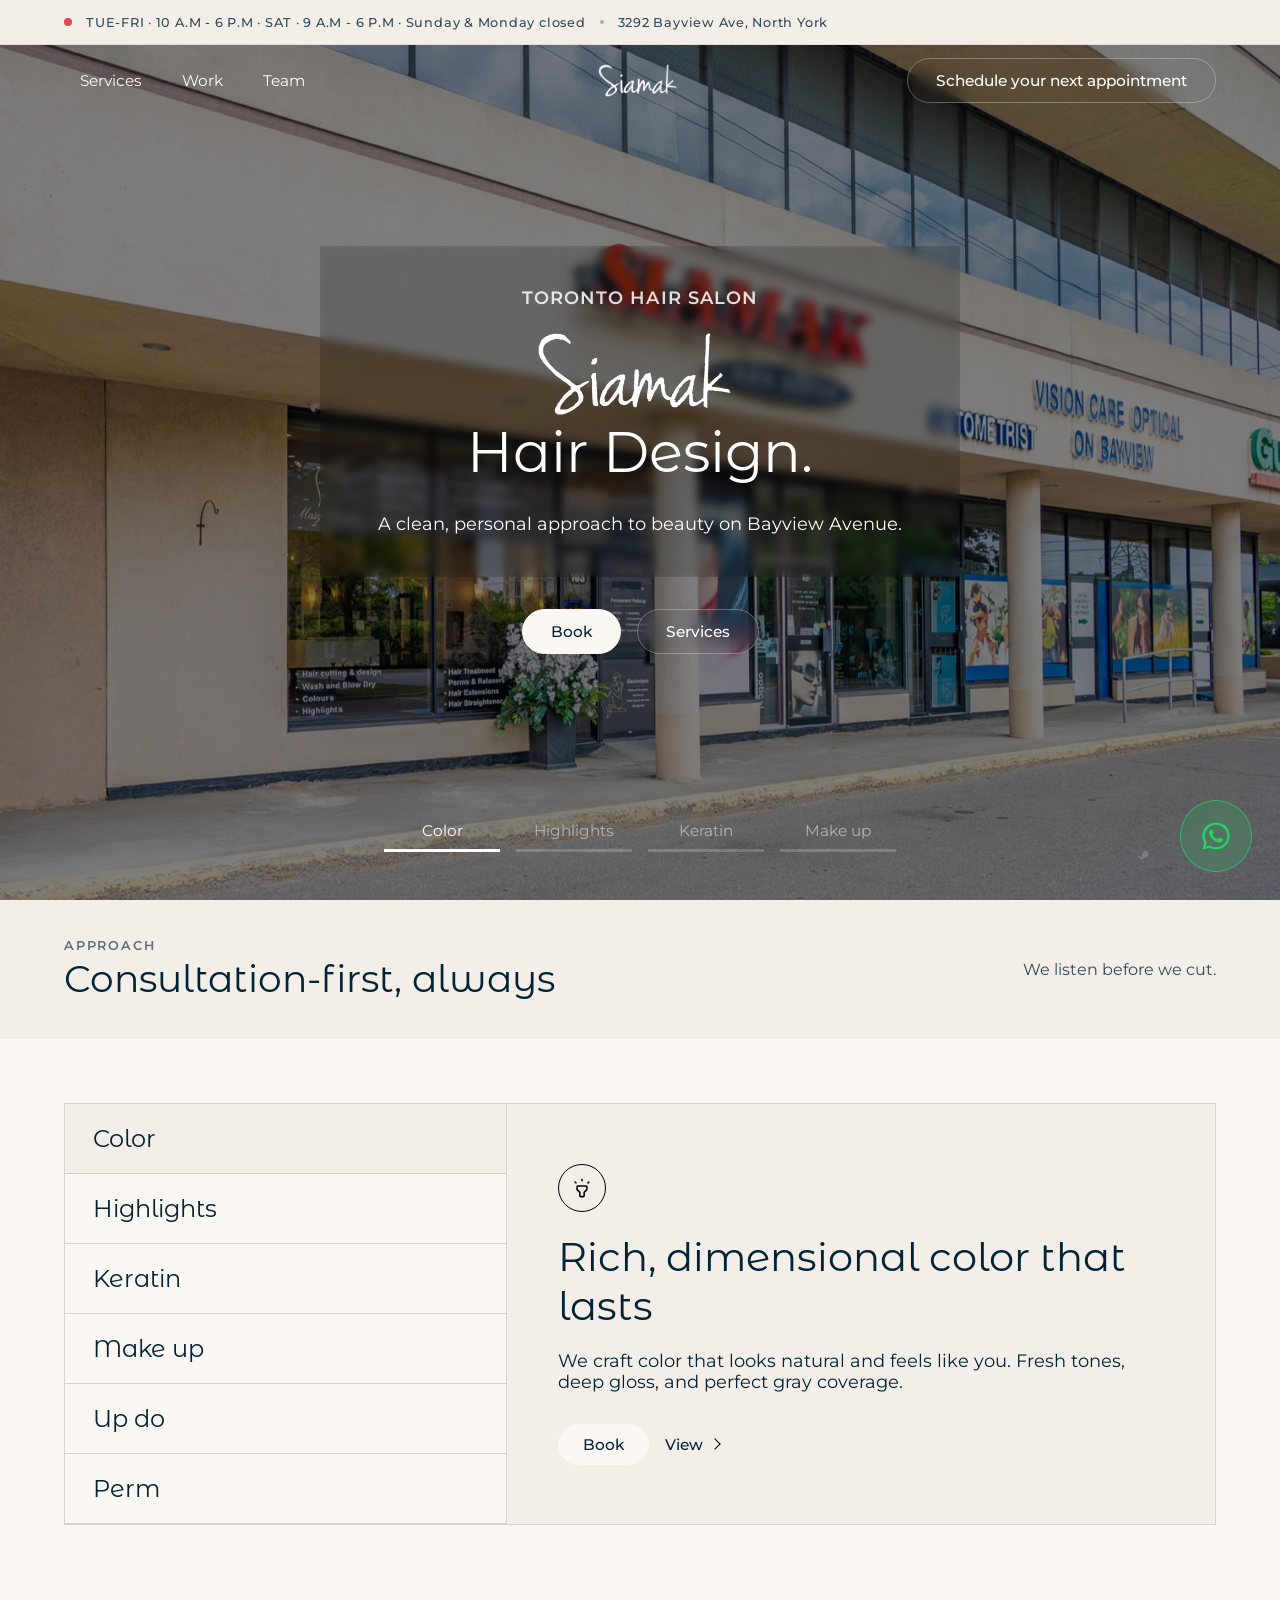
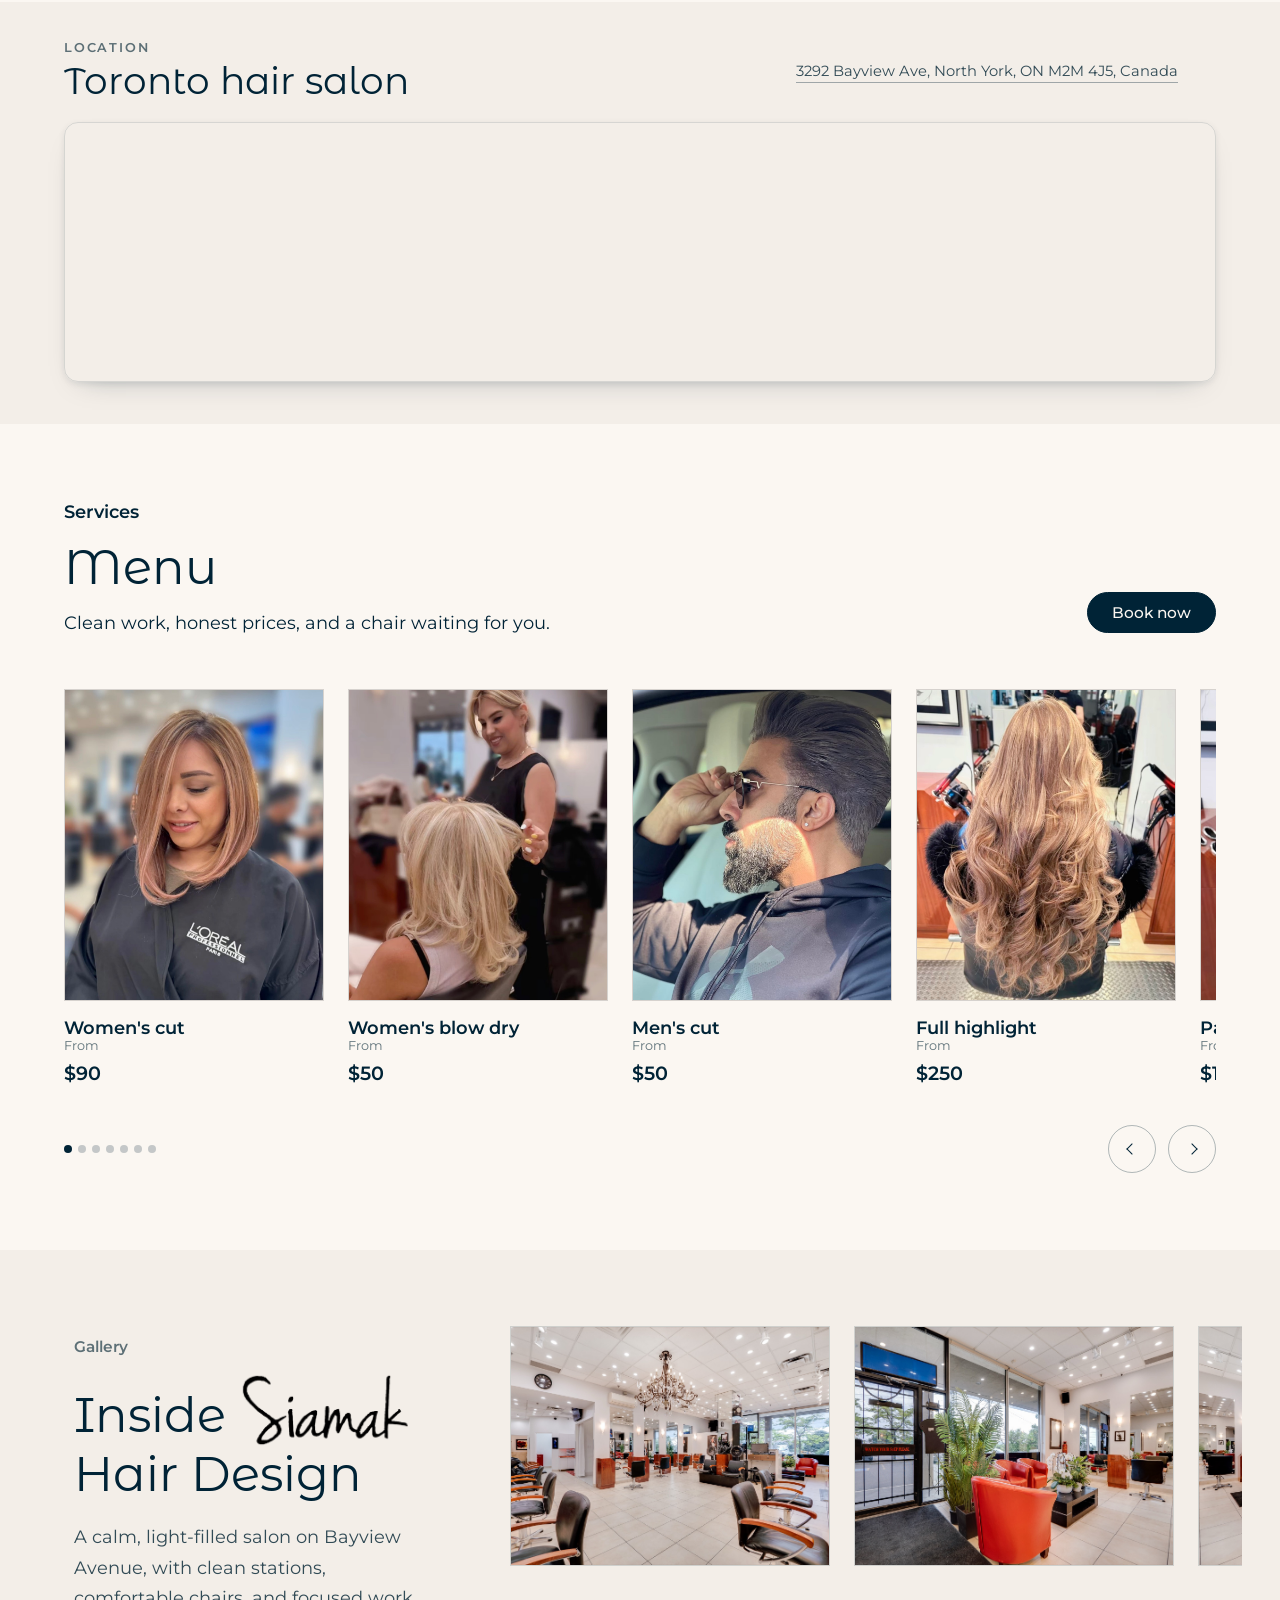
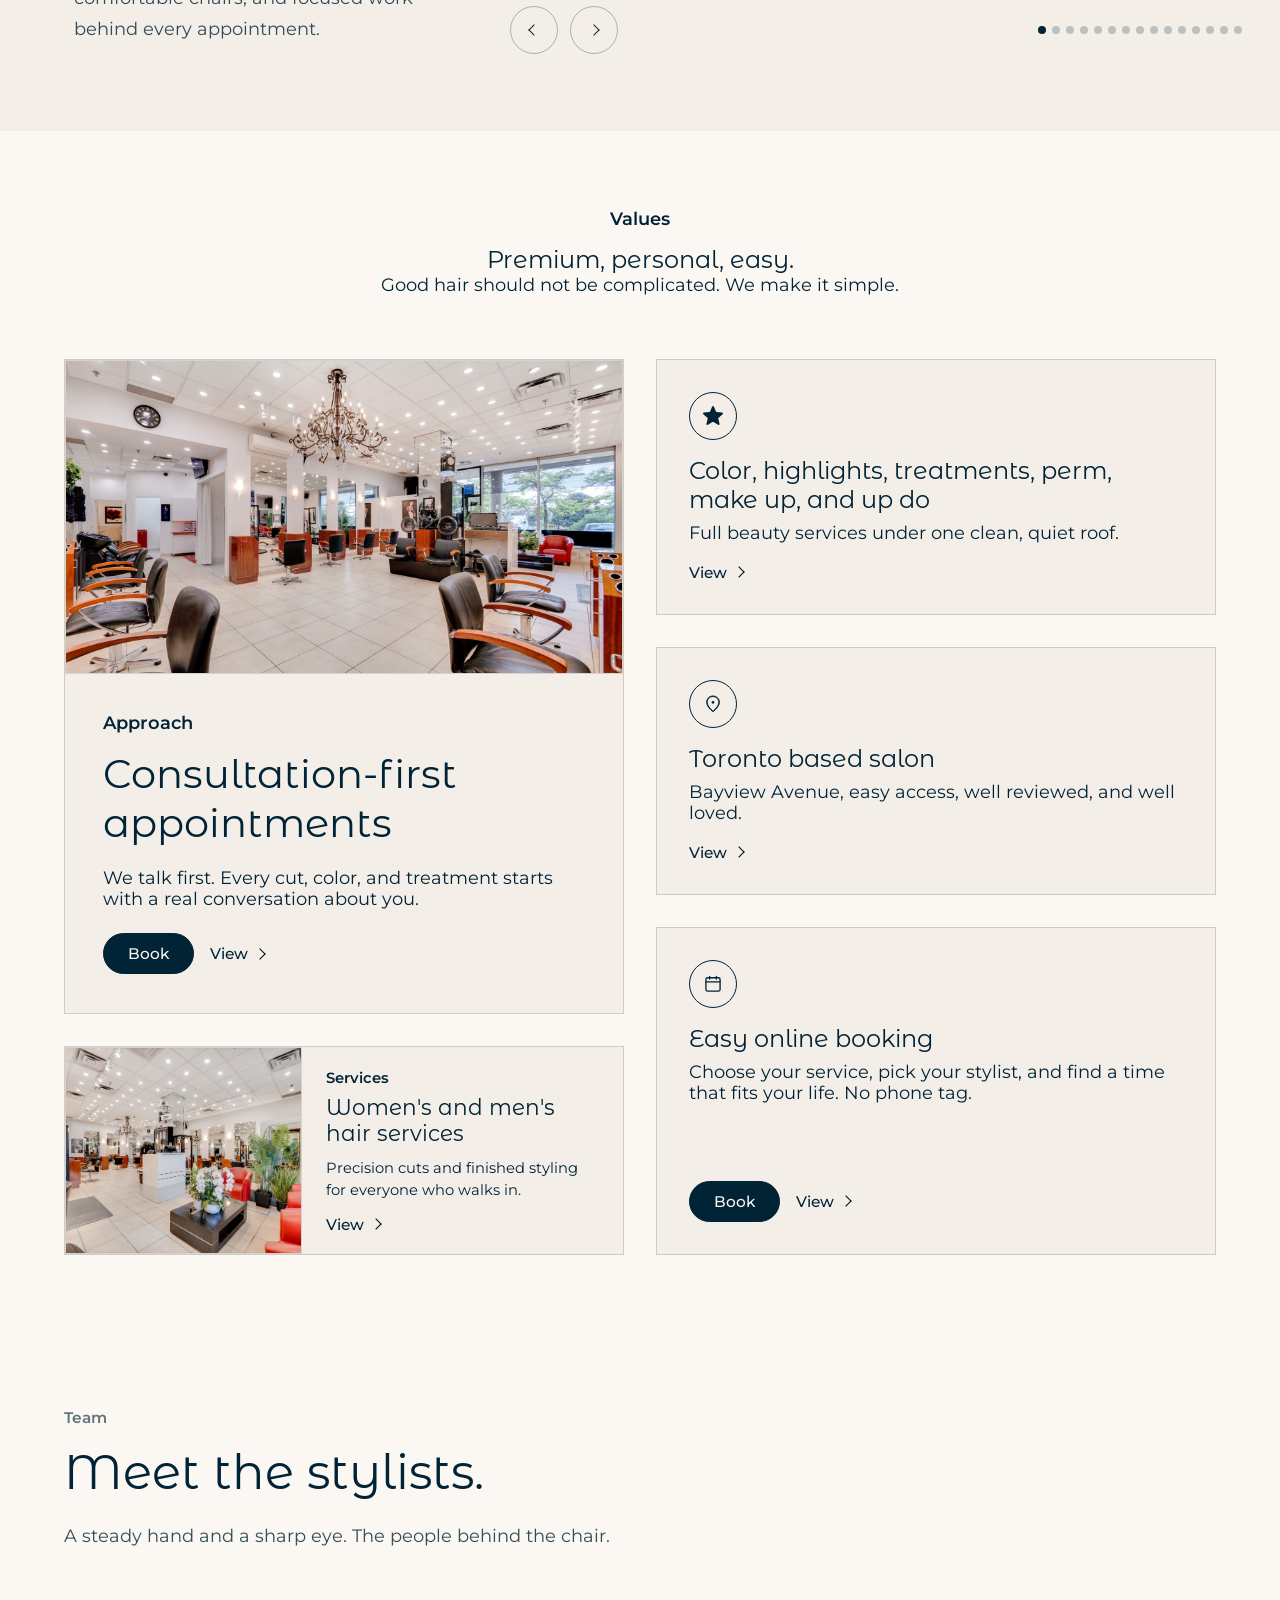
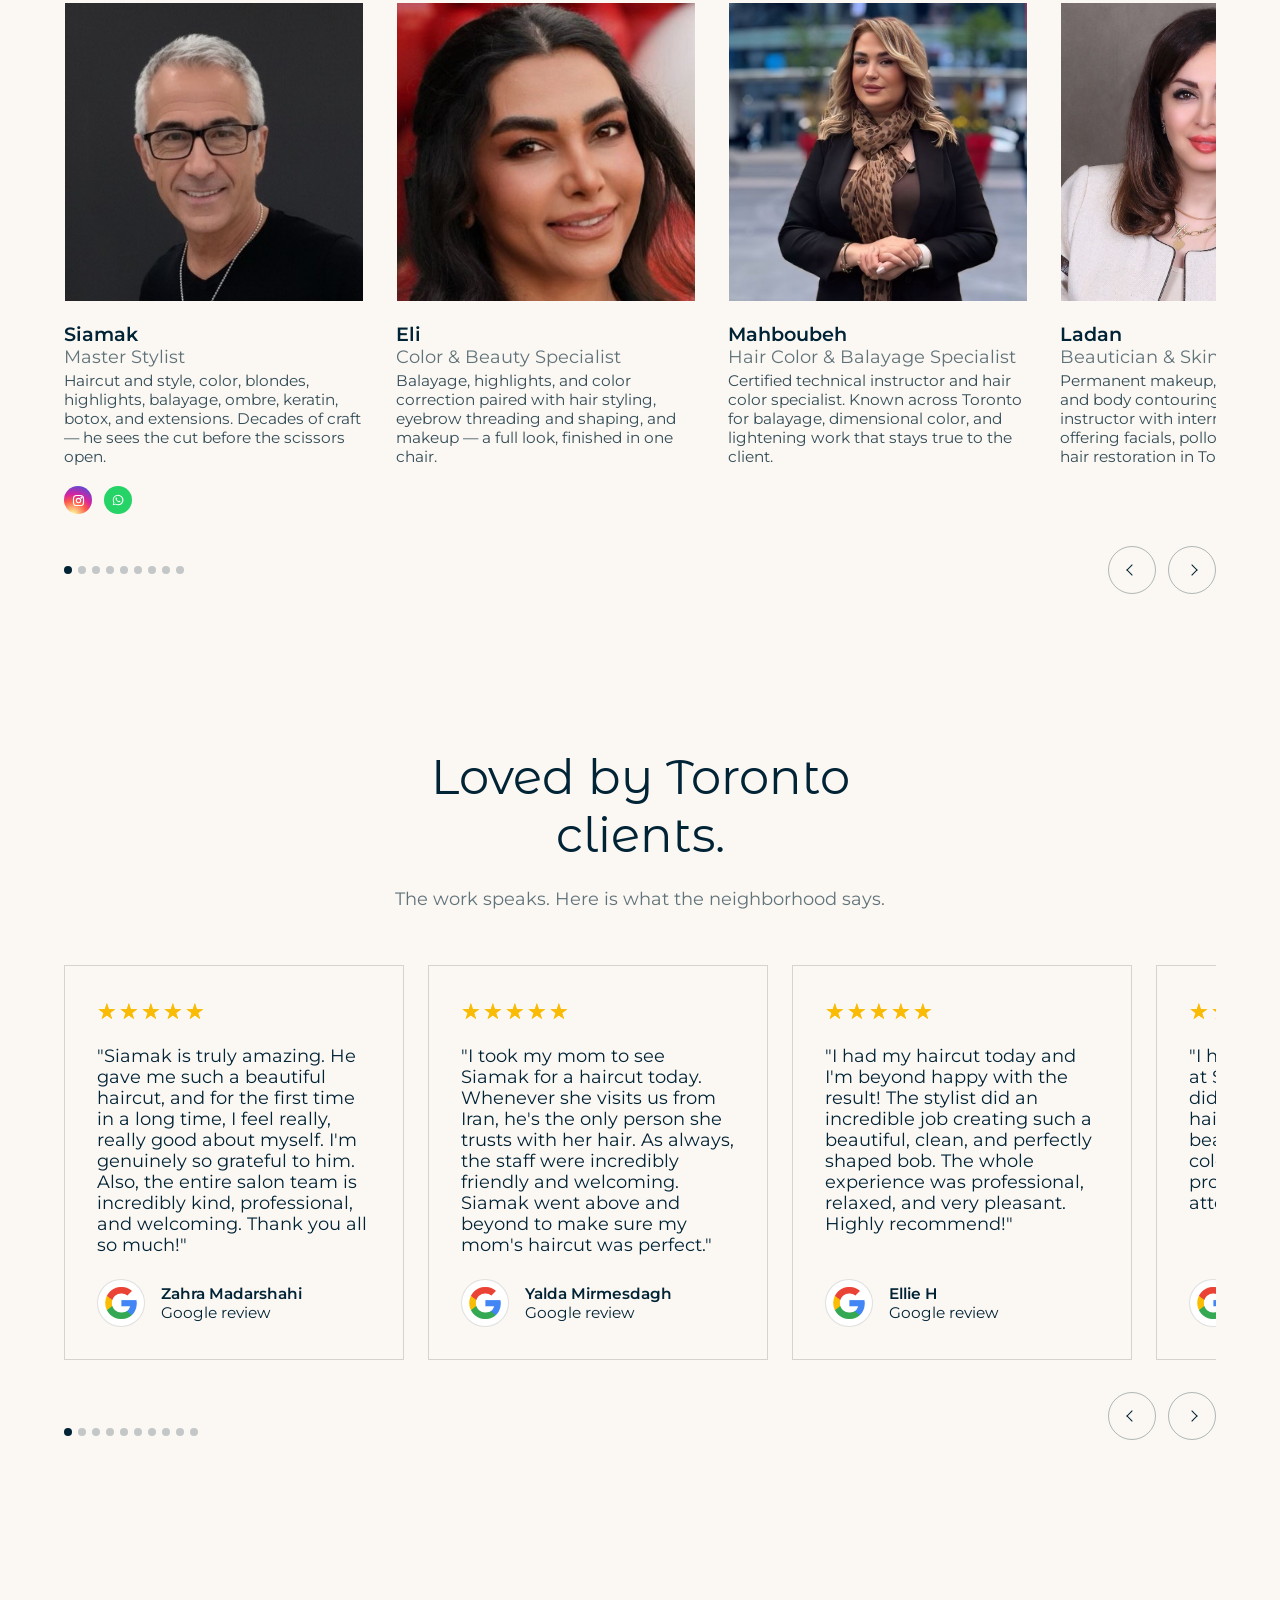
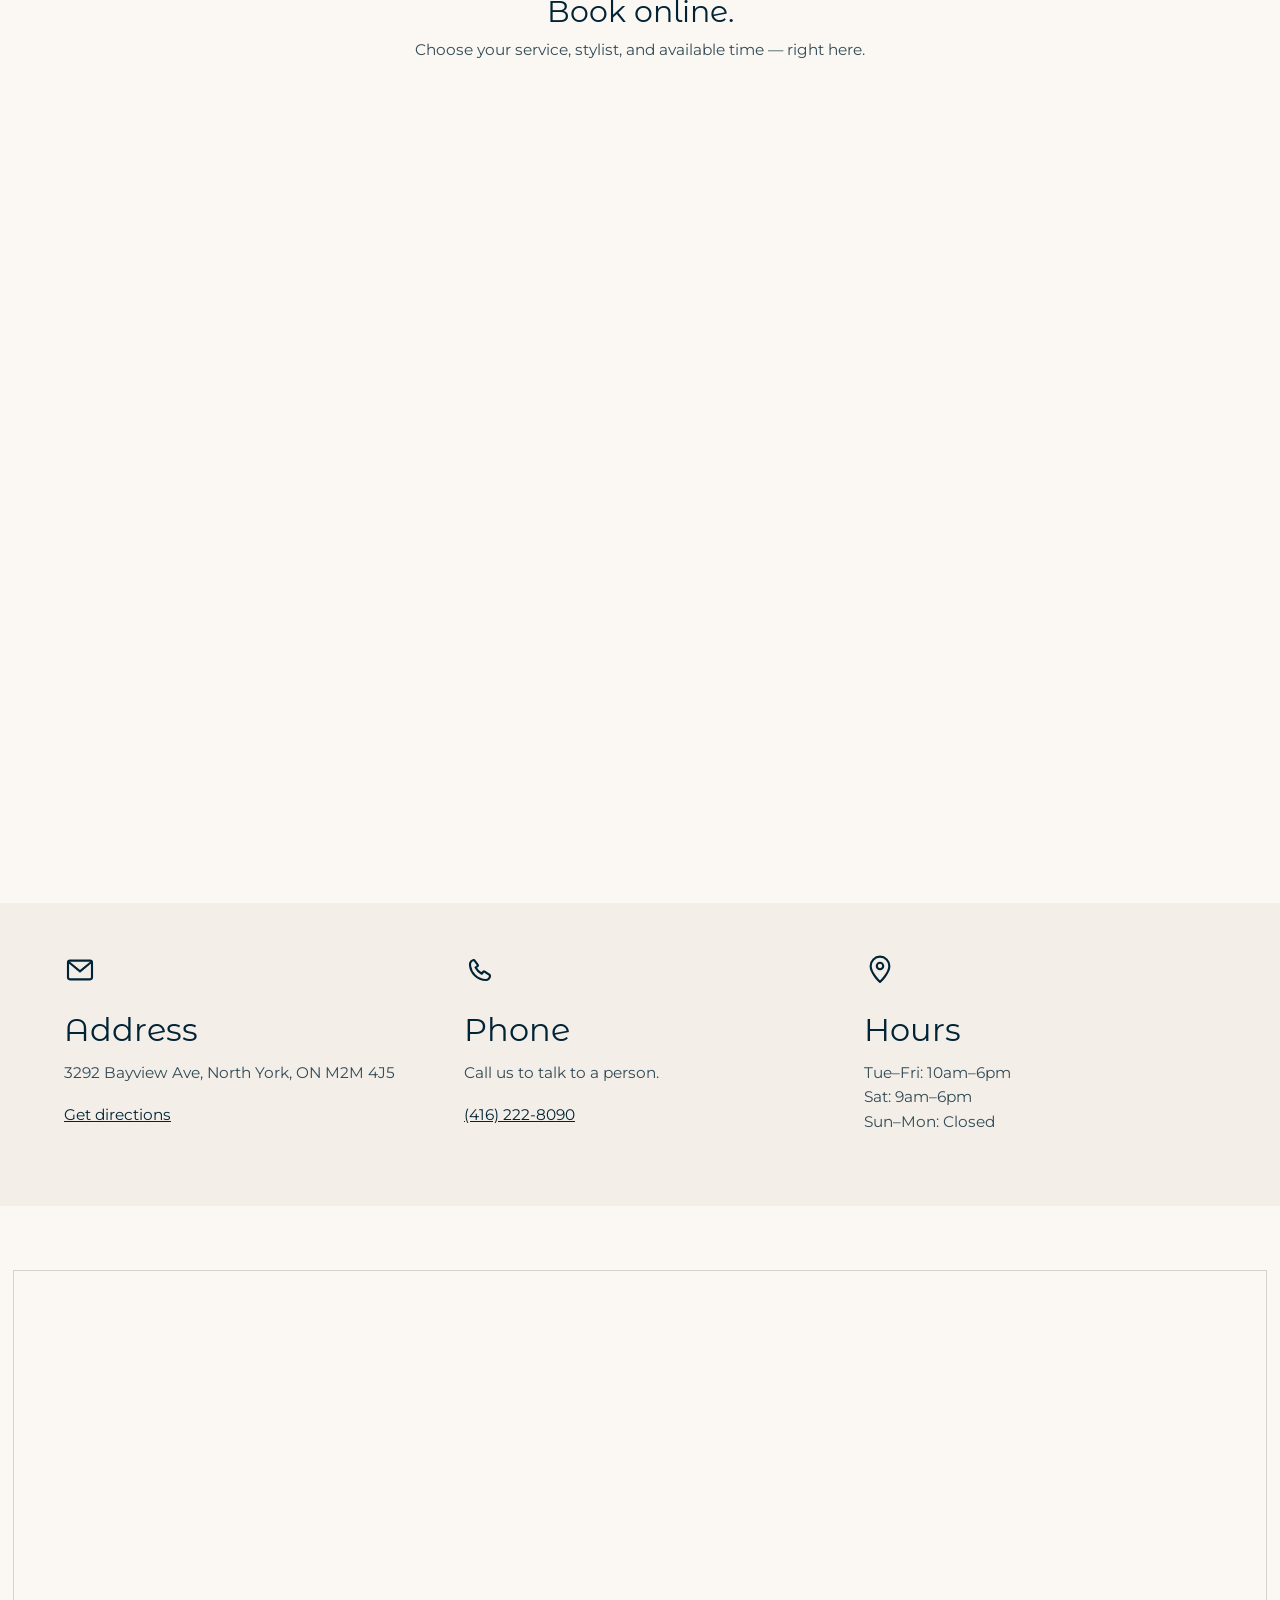
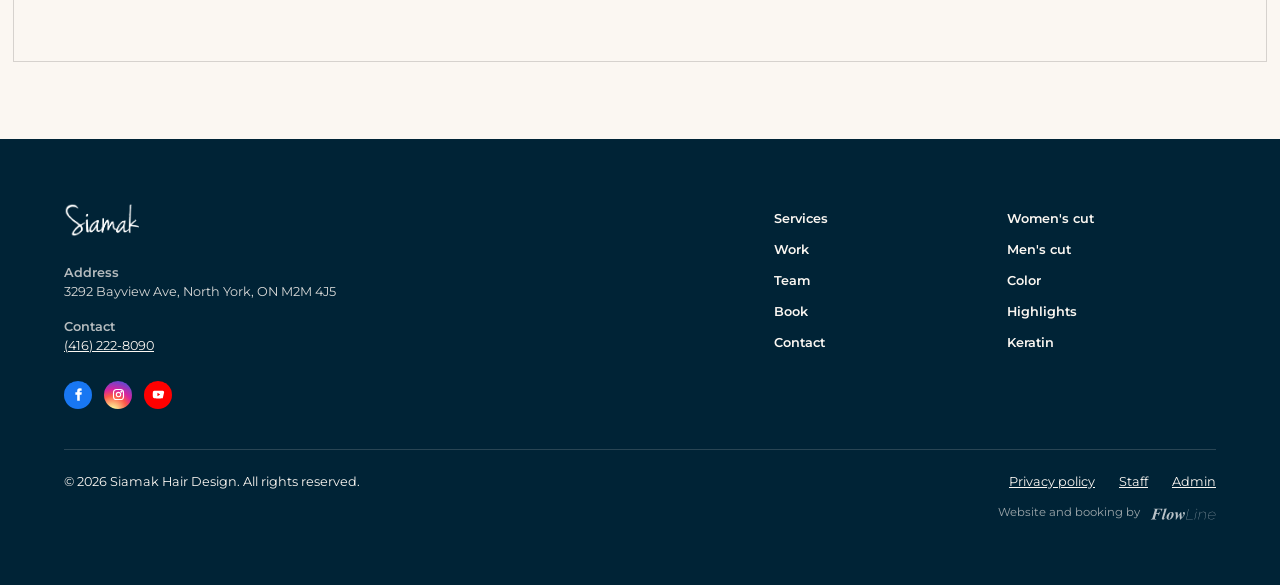
==== commit 44e76720: "Add files via upload" ====
--- a/index.html
+++ b/index.html
@@ -15,10 +15,6 @@
 <link rel="icon" href="assets/Siamak-Favicon.svg" type="image/svg+xml">
 <link rel="preload" as="image" href="assets/hero/color.jpg">
 <link rel="stylesheet" href="css/styles.css">
-<script>
-  window.si = window.si || function () { (window.siq = window.siq || []).push(arguments); };
-</script>
-<script defer src="/_vercel/speed-insights/script.js"></script>
 </head>
 <body>
 
@@ -27,12 +23,9 @@
   <div class="top-info-inner">
     <div class="top-info-left">
       <span class="status-dot"></span>
-      <span>TUE-FRI · 10 A.M - 6 P.M <span class="hours-sep">·</span><br class="hours-break"> SAT · 9 A.M - 6 P.M <span class="hours-sep">·</span><br class="hours-break"> <span class="closed-mobile">SUN &amp; MON · Closed</span><span class="closed-desktop">Sunday &amp; Monday closed</span></span>
+      <span>TUE-FRI · 10 A.M - 6 P.M <span class="hours-sep">·</span> SAT · 9 A.M - 6 P.M <span class="hours-sep">·</span><br class="hours-break"> <span class="closed-mobile">SUN &amp; MON · Closed</span><span class="closed-desktop">Sunday &amp; Monday closed</span></span>
       <span class="top-info-separator"></span>
-      <a href="https://www.google.com/maps/place/Siamak+Hair+Design/@43.7898433,-79.395982,17z/data=!3m2!4b1!5s0x882b2d27b9706d8f:0xe06f1b34e0695661!4m6!3m5!1s0x882b2d264c0bf597:0x51b25cb94fa2550e!8m2!3d43.7898395!4d-79.3934017!16s%2Fg%2F1tdky9d8?entry=ttu&g_ep=EgoyMDI2MDYyOS4wIKXMDSoASAFQAw%3D%3D" target="_blank" rel="noopener">3292 Bayview Ave, North York</a>
-    </div>
-    <div class="top-info-right">
-      <a href="tel:4162228090">☎ (416) 222-8090</a>
+      <a href="https://www.google.com/maps/place/Siamak+Hair+Design/@43.7898433,-79.395982,17z/data=!3m2!4b1!5s0x882b2d27b9706d8f:0xe06f1b34e0695661!4m6!3m5!1s0x882b2d264c0bf597:0x51b25cb94fa2550e!8m2!3d43.7898395!4d-79.3934017!16s%2Fg%2F1tdky9d8?entry=ttu&g_ep=EgoyMDI2MDYyOS4wIKXMDSoASAFQAw%3D%3D" target="_blank" rel="noopener">3292 Bayview Ave,<br class="hours-break"> North York</a>
     </div>
   </div>
 </div>
@@ -63,6 +56,12 @@
 </header>
 </div>
 
+<a href="https://wa.me/14162228090" class="whatsapp-fab" target="_blank" rel="noopener" aria-label="Chat with Siamak on WhatsApp">
+  <svg viewBox="0 0 32 32" xmlns="http://www.w3.org/2000/svg" aria-hidden="true">
+    <path fill="#FFFFFF" d="M16.001 3.2c-7.07 0-12.8 5.73-12.8 12.8 0 2.263.594 4.472 1.72 6.42L3.2 28.8l6.586-1.696a12.75 12.75 0 0 0 6.213 1.6h.006c7.07 0 12.8-5.73 12.8-12.8 0-3.42-1.333-6.635-3.752-9.056A12.717 12.717 0 0 0 16.001 3.2Zm0 23.36h-.005a10.6 10.6 0 0 1-5.4-1.481l-.387-.23-3.91 1.007 1.047-3.807-.253-.402a10.6 10.6 0 0 1-1.63-5.647c0-5.86 4.77-10.63 10.638-10.63 2.84 0 5.51 1.108 7.518 3.117a10.56 10.56 0 0 1 3.114 7.523c-.002 5.86-4.77 10.55-10.732 10.55Zm5.83-7.917c-.32-.16-1.89-.933-2.183-1.04-.293-.107-.507-.16-.72.16-.213.32-.826 1.04-1.013 1.253-.187.213-.373.24-.693.08-.32-.16-1.35-.497-2.573-1.586-.951-.848-1.594-1.895-1.78-2.215-.187-.32-.02-.493.14-.653.144-.144.32-.373.48-.56.16-.187.213-.32.32-.533.107-.213.053-.4-.027-.56-.08-.16-.72-1.734-.986-2.374-.26-.624-.523-.539-.72-.548l-.613-.011a1.18 1.18 0 0 0-.854.4c-.293.32-1.12 1.093-1.12 2.667 0 1.573 1.146 3.093 1.306 3.307.16.213 2.253 3.44 5.462 4.826.764.33 1.36.527 1.824.674.767.244 1.464.21 2.016.128.615-.092 1.89-.773 2.156-1.52.267-.747.267-1.387.187-1.52-.08-.133-.293-.213-.613-.373Z"/>
+  </svg>
+</a>
+
 <main>
 
   <!-- ============ HERO ============ -->
--- a/css/styles.css
+++ b/css/styles.css
@@ -155,6 +155,35 @@
   transition: transform 0.35s cubic-bezier(0.25, 0.8, 0.25, 1);
   transform: translateY(0);
 }
+.whatsapp-fab {
+  position: fixed;
+  bottom: 28px;
+  right: 28px;
+  width: 72px;
+  height: 72px;
+  border-radius: 50%;
+  background: rgba(37, 211, 102, 0.18);
+  border: 1.5px solid rgba(37, 211, 102, 0.75);
+  color: #25D366;
+  backdrop-filter: blur(10px);
+  -webkit-backdrop-filter: blur(10px);
+  display: flex;
+  align-items: center;
+  justify-content: center;
+  z-index: 900;
+  transition: background 0.2s ease, border-color 0.2s ease;
+}
+.whatsapp-fab:hover {
+  background: rgba(37, 211, 102, 0.3);
+}
+.whatsapp-fab svg { width: 34px; height: 34px; display: block; }
+.whatsapp-fab svg path { fill: currentColor; }
+.whatsapp-fab.on-light {
+  background: rgba(37, 211, 102, 0.15);
+  border-color: rgba(37, 211, 102, 0.8);
+  color: #1FAE55;
+}
+.whatsapp-fab.on-light:hover { background: rgba(37, 211, 102, 0.25); }
 .site-header-stack.nav-hidden { transform: translateY(-100%); }
 .top-info-inner {
   min-height: 44px;
@@ -785,15 +814,7 @@
   .top-info-left > a { margin-left: auto; text-align: right; }
   .top-info-left .top-info-separator { display: none; }
   .top-info-left .status-dot { margin-top: 0.4em; }
-  .top-info-inner { position: relative; }
-  .top-info-right {
-    position: absolute;
-    top: calc(8px + 1.5em);
-    right: 5%;
-    width: auto;
-    justify-content: flex-end;
-    margin: 0;
-  }
+  .top-info-right { display: none; }
   .navbar { grid-template-columns: max-content 1fr max-content; min-height: 64px; }
   .navbar nav.nav-desktop { display: none; }
   .nav-book-desktop { display: none; }
@@ -842,9 +863,13 @@
   }
   .approach-strip-inner {
     grid-template-columns: 1fr;
+    grid-template-areas: "eyebrow" "title" "tagline";
     gap: 10px;
   }
-  .approach-strip h2 { max-width: none; }
+  .approach-strip .eyebrow,
+  .approach-strip h2,
+  .approach-strip p:last-child { align-self: stretch; text-align: left; }
+  .approach-strip h2 { max-width: none; white-space: normal; }
   .approach-strip p:last-child { max-width: 52ch; }
 
   .location-strip { padding-block: 28px; }
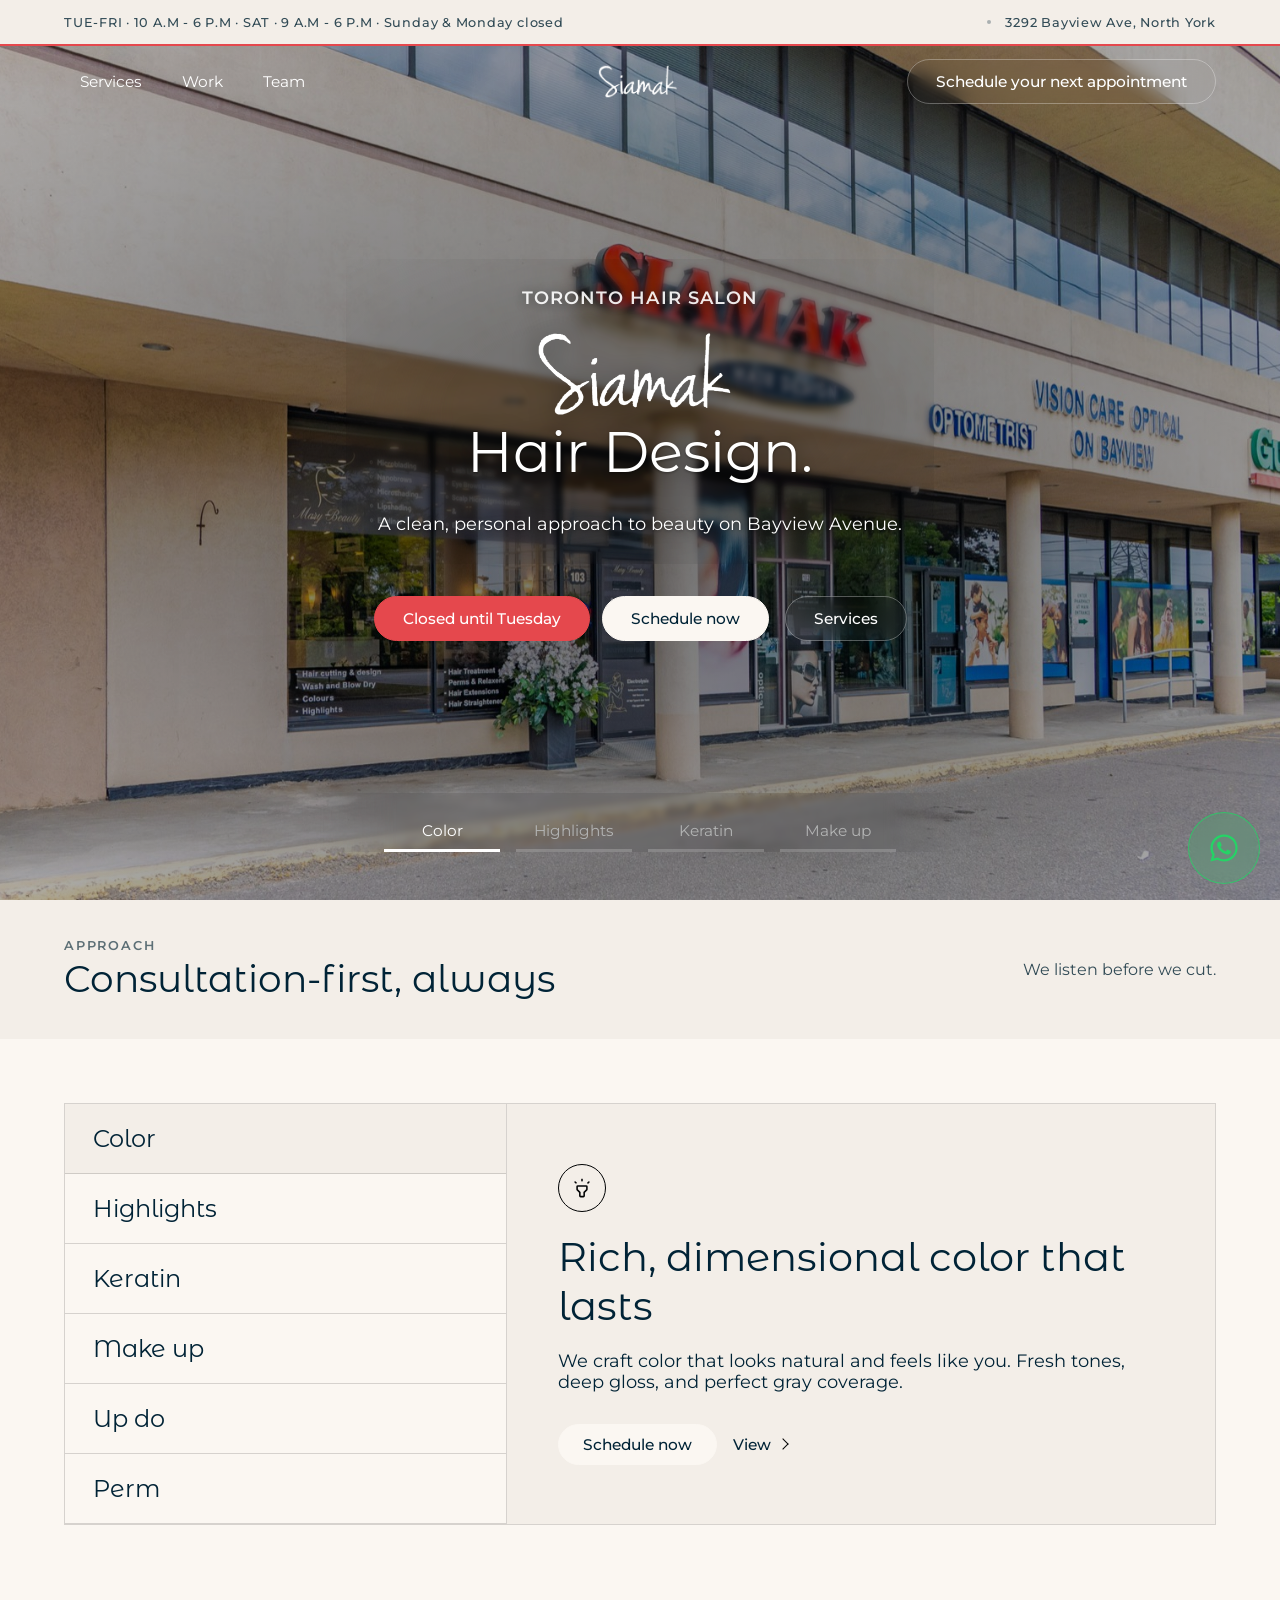
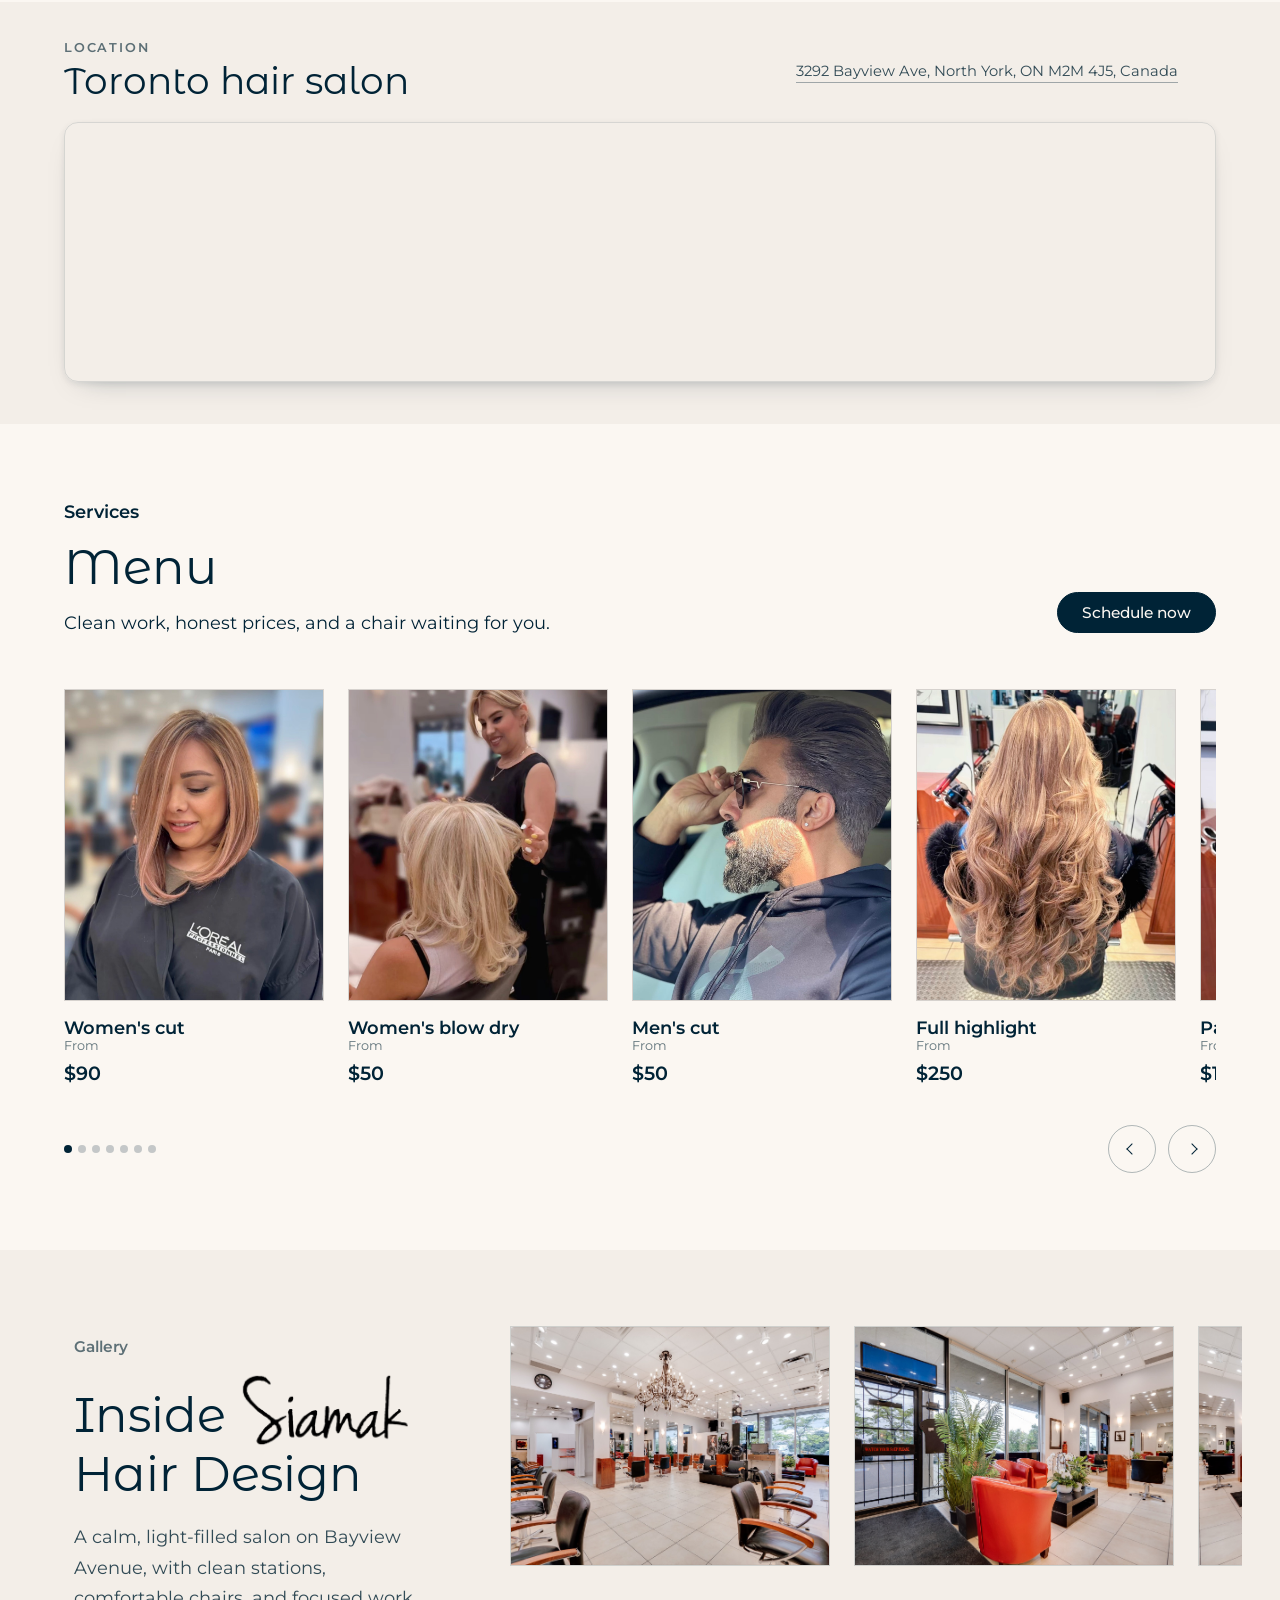
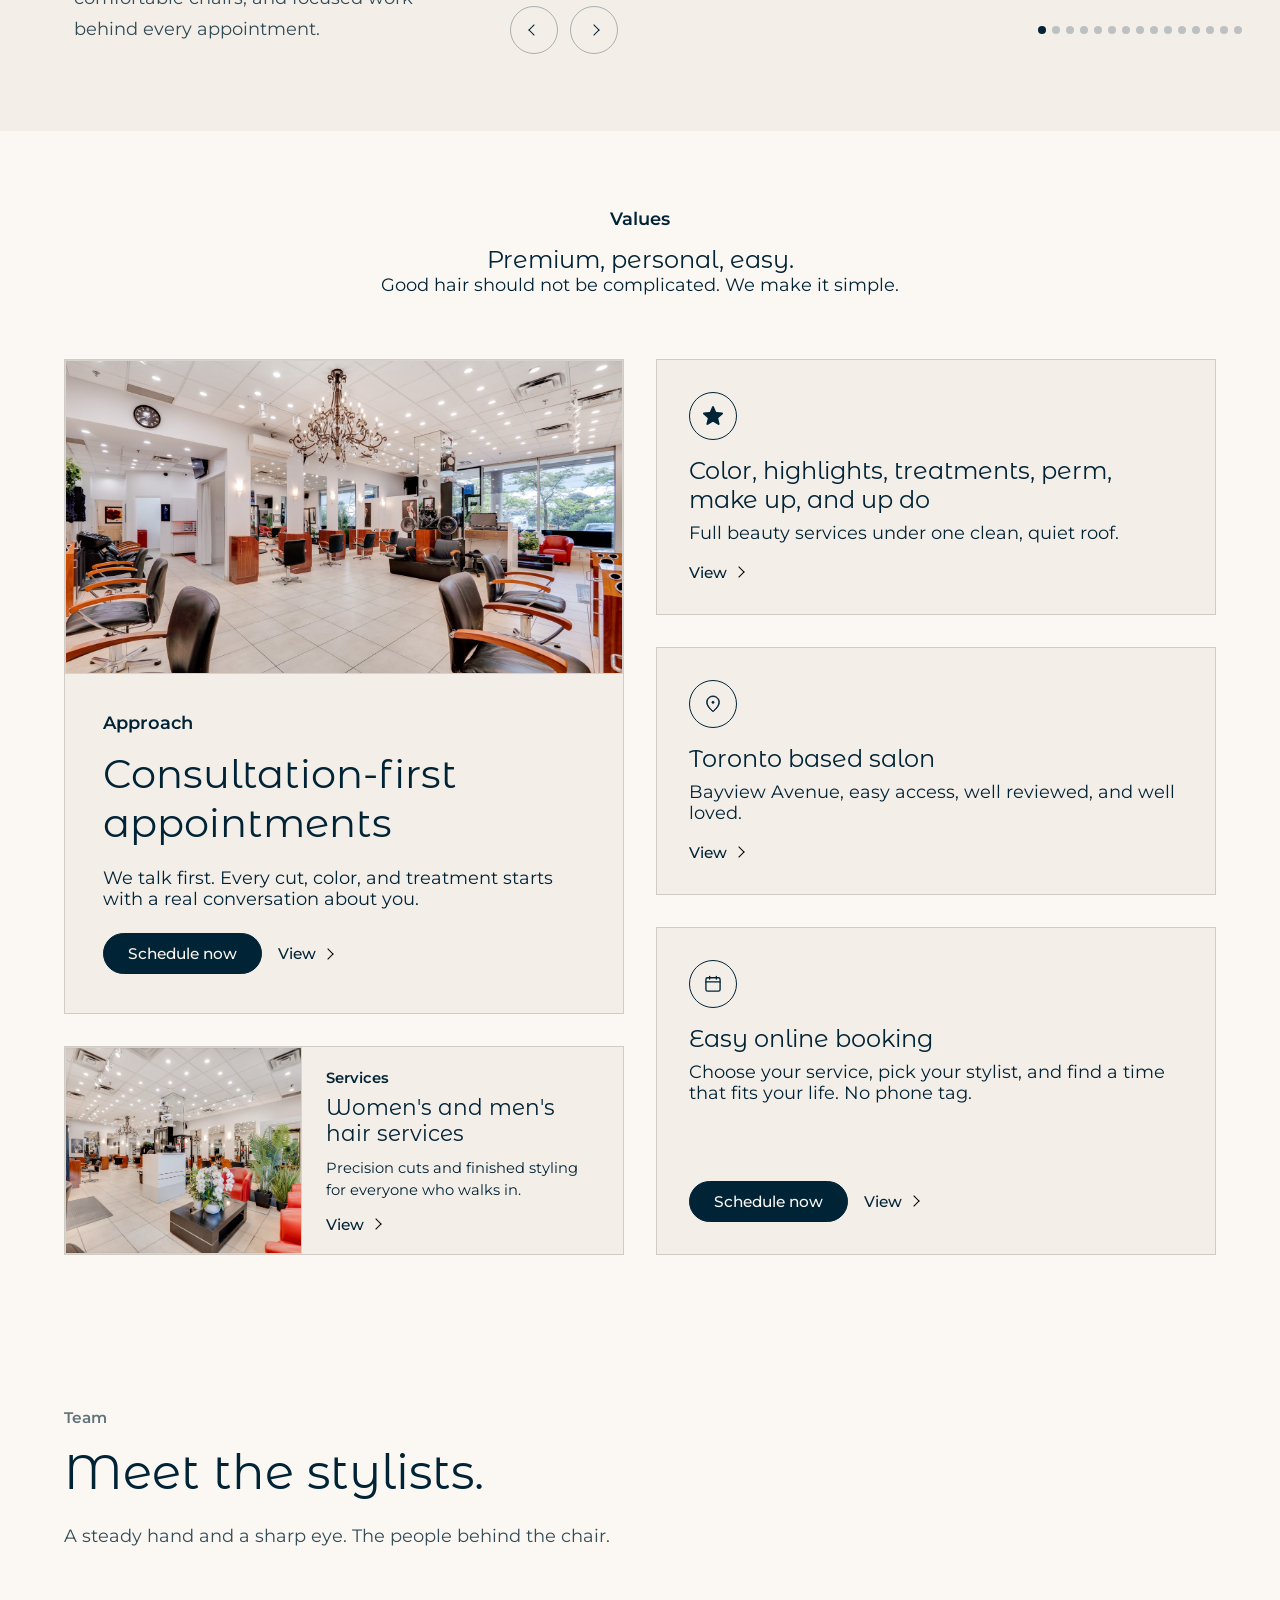
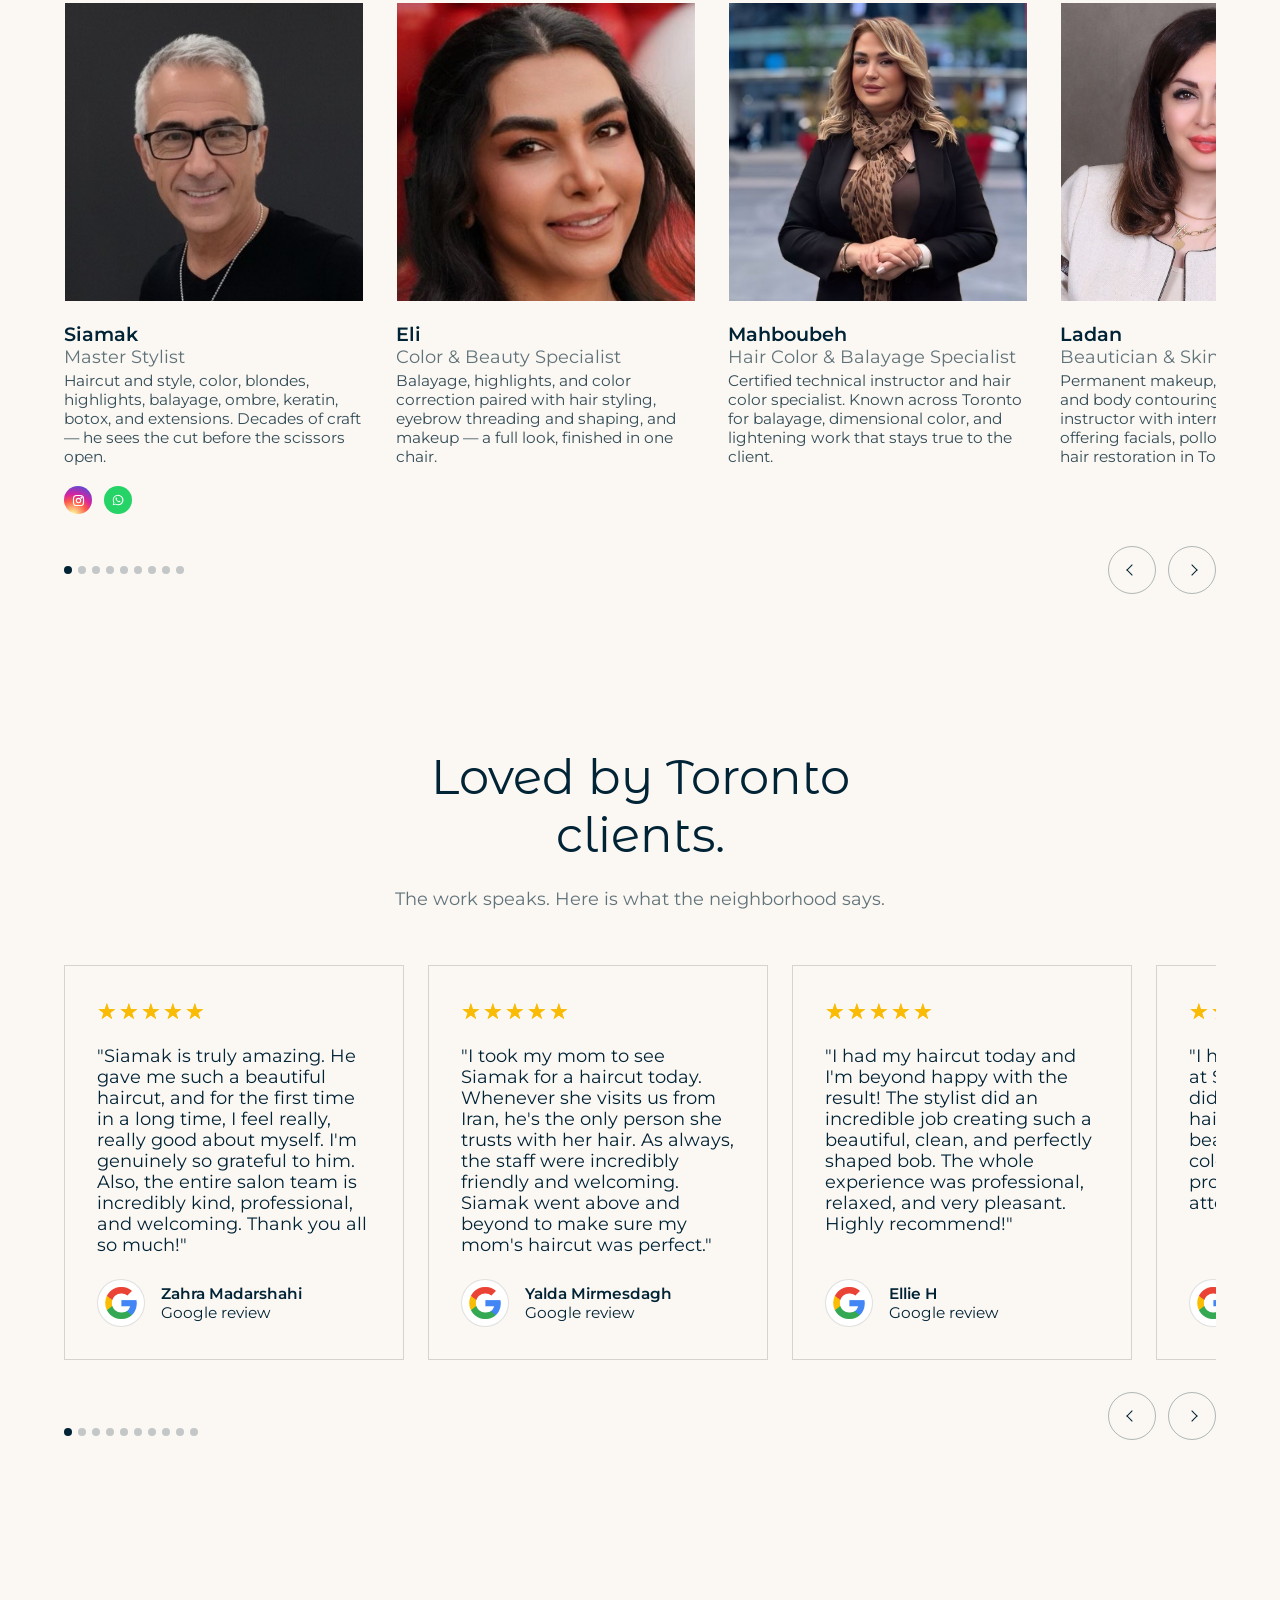
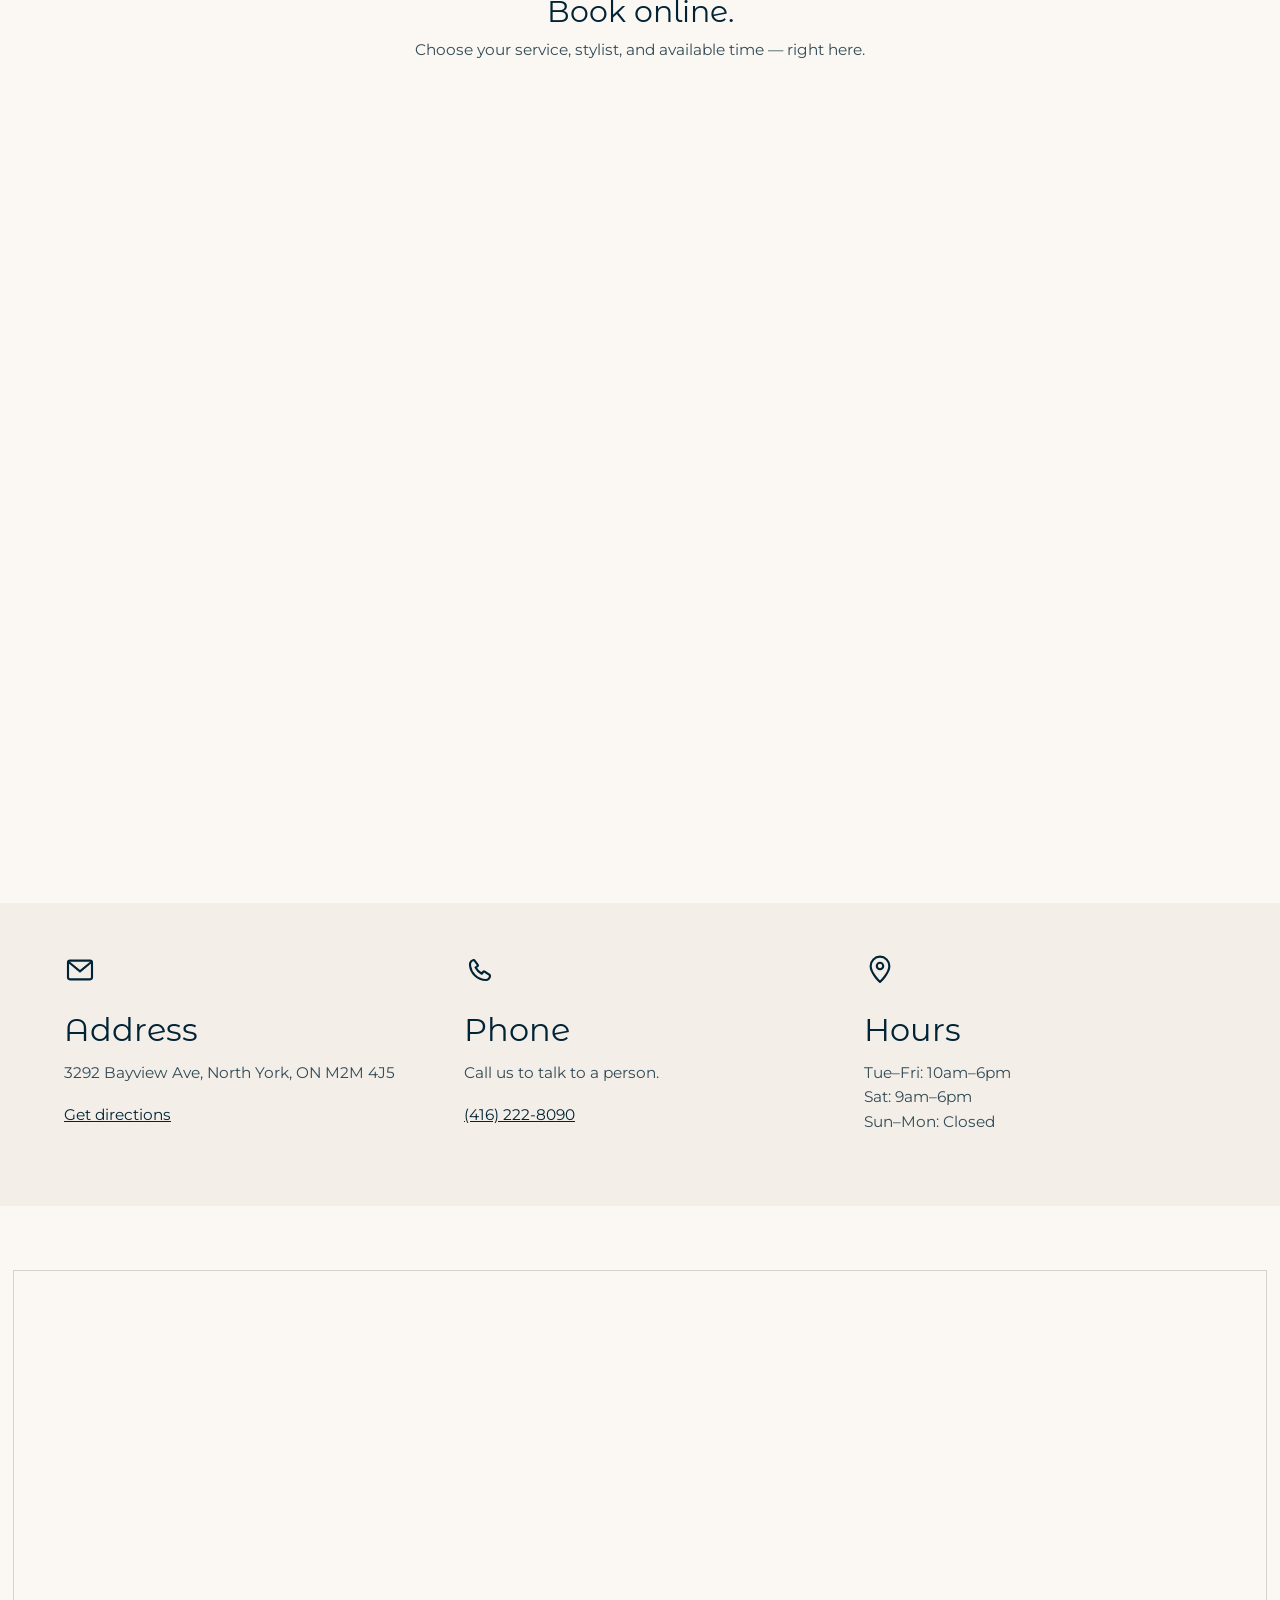
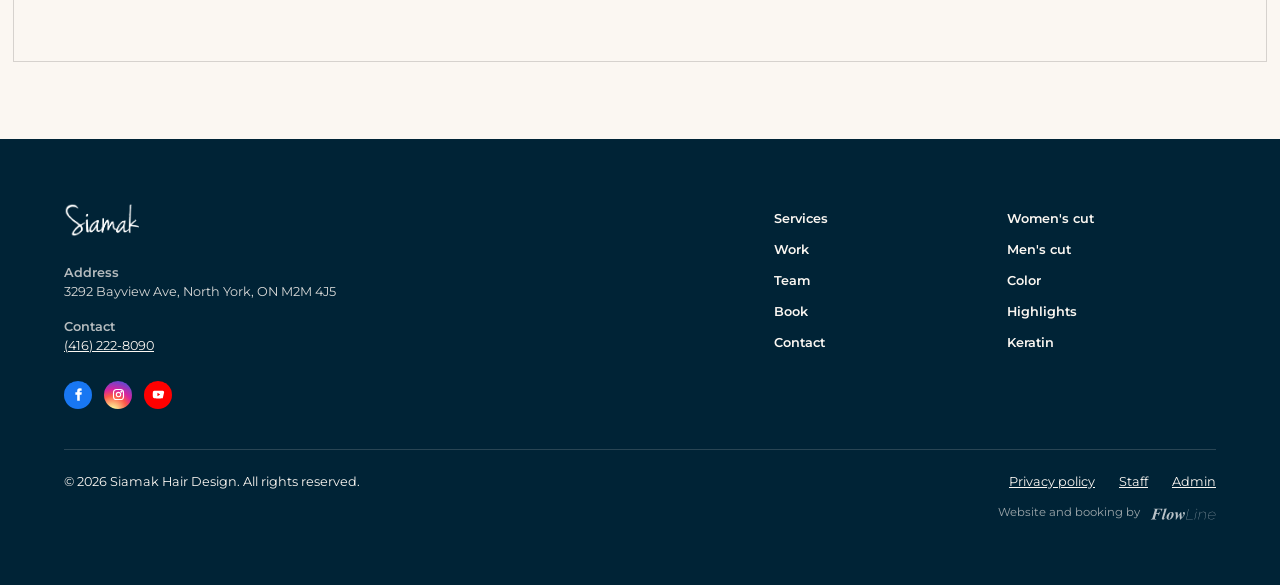
==== commit 78f19ac2: "Add files via upload" ====
--- a/index.html
+++ b/index.html
@@ -23,7 +23,7 @@
   <div class="top-info-inner">
     <div class="top-info-left">
       <span class="status-dot"></span>
-      <span>TUE-FRI · 10 A.M - 6 P.M <span class="hours-sep">·</span> SAT · 9 A.M - 6 P.M <span class="hours-sep">·</span><br class="hours-break"> <span class="closed-mobile">SUN &amp; MON · Closed</span><span class="closed-desktop">Sunday &amp; Monday closed</span></span>
+      <span>TUE-FRI · 10 A.M - 6 P.M <span class="hours-sep">·</span><br class="hours-break"> SAT · 9 A.M - 6 P.M <span class="hours-sep">·</span><br class="hours-break"> <span class="closed-mobile">SUN &amp; MON · Closed</span><span class="closed-desktop">Sunday &amp; Monday closed</span></span>
       <span class="top-info-separator"></span>
       <a href="https://www.google.com/maps/place/Siamak+Hair+Design/@43.7898433,-79.395982,17z/data=!3m2!4b1!5s0x882b2d27b9706d8f:0xe06f1b34e0695661!4m6!3m5!1s0x882b2d264c0bf597:0x51b25cb94fa2550e!8m2!3d43.7898395!4d-79.3934017!16s%2Fg%2F1tdky9d8?entry=ttu&g_ep=EgoyMDI2MDYyOS4wIKXMDSoASAFQAw%3D%3D" target="_blank" rel="noopener">3292 Bayview Ave,<br class="hours-break"> North York</a>
     </div>
@@ -77,7 +77,13 @@
         <p>A clean, personal approach to beauty on Bayview Avenue.</p>
       </div>
       <div class="btn-row hero-btn-row">
-        <a href="#book" class="btn btn-white">Book</a>
+        <div class="split-book">
+          <a href="#book" class="btn btn-status" aria-live="polite">
+            <span class="status-default">Closed</span>
+            <span class="status-hover">Book</span>
+          </a>
+          <a href="#book" class="btn btn-white">Book</a>
+        </div>
         <a href="#services" class="btn btn-ghost-light">Services</a>
       </div>
     </div>
--- a/css/styles.css
+++ b/css/styles.css
@@ -43,6 +43,33 @@
 }
 .btn-white { background: var(--surface); border-color: #000203; color: #000203; }
 .btn-white:hover { background: #D8D9D9; border-color: #000203; }
+.split-book { display: inline-flex; align-items: stretch; gap: 12px; }
+a.btn.btn-status,
+.btn.btn-status {
+  background: #E5484D !important;
+  border: 1.5px solid #E5484D !important;
+  color: #FFFFFF !important;
+  user-select: none;
+  position: relative;
+  transition: background 0.2s ease, border-color 0.2s ease;
+}
+.btn-status .status-hover { display: none; }
+a.btn.btn-status:hover:not(.open),
+.btn.btn-status:hover:not(.open) {
+  background: #32D583 !important;
+  border-color: #32D583 !important;
+  color: #FFFFFF !important;
+}
+.btn-status:hover:not(.open) .status-default { display: none; }
+.btn-status:hover:not(.open) .status-hover { display: inline; }
+a.btn.btn-status.open,
+.btn.btn-status.open {
+  background: #32D583 !important;
+  border-color: #32D583 !important;
+  cursor: default;
+  pointer-events: none;
+}
+.btn-status.open .status-hover { display: none; }
 .btn-ghost-light { background: transparent; border-color: rgba(255,255,255,0.3); color: #FFFFFF; backdrop-filter: blur(10px); }
 .btn-ghost-light:hover { background: rgba(255,255,255,0.1); }
 
@@ -134,8 +161,10 @@
   font-size: clamp(0.75rem,1vw,0.875rem);
   font-weight: 500;
   letter-spacing: 0.06em;
-  border-bottom: 1px solid rgba(0,2,3,0.08);
-}
+  border-bottom: 2px solid #32D583;
+  transition: border-bottom-color 0.3s ease;
+}
+.top-info-bar.closed { border-bottom-color: #E5484D; }
 .top-info-right a { color: var(--accent) !important; }
 .top-info-left a { color: rgba(0,34,49,0.8) !important; }
 .top-info-left a:hover { color: var(--accent) !important; }
@@ -157,8 +186,8 @@
 }
 .whatsapp-fab {
   position: fixed;
-  bottom: 28px;
-  right: 28px;
+  bottom: max(16px, env(safe-area-inset-bottom, 16px));
+  right: 20px;
   width: 72px;
   height: 72px;
   border-radius: 50%;
@@ -200,6 +229,9 @@
   gap: 14px;
   white-space: nowrap;
 }
+.top-info-left { flex: 1; }
+.top-info-left > .status-dot { display: none; }
+.top-info-left > .top-info-separator { margin-left: auto; }
 .top-info-right a {
   color: #FFFFFF;
   font-weight: 700;
@@ -271,7 +303,19 @@
 /* ===== Hero ===== */
 .hero { position: relative; min-height: 100vh; min-height: 100dvh; overflow: hidden; }
 .hero-bg { position: absolute; inset: 0; }
-.hero-bg-overlay { position: absolute; inset: 0; z-index: 1; background: rgba(0,2,3,0.5); }
+.hero-bg-overlay {
+  position: absolute; inset: 0; z-index: 1;
+  background:
+    radial-gradient(ellipse 100% 90% at 50% 55%, rgba(0,2,3,0.45) 0%, rgba(0,2,3,0.3) 40%, rgba(0,2,3,0.12) 75%, rgba(0,2,3,0) 100%),
+    rgba(0,2,3,0.2);
+}
+@media (max-width: 767px) {
+  .hero-bg-overlay {
+    background:
+      radial-gradient(ellipse 120% 90% at 50% 55%, rgba(0,2,3,0.5) 0%, rgba(0,2,3,0.35) 45%, rgba(0,2,3,0.15) 78%, rgba(0,2,3,0) 100%),
+      rgba(0,2,3,0.28);
+  }
+}
 .hero-bg-image {
   position: absolute; inset: 0;
   background-image: url('../assets/hero/color.jpg');
@@ -284,26 +328,51 @@
   align-items: center; justify-content: center; padding: 64px 5%; text-align: center;
 }
 .hero-copy-panel {
-  width: min(640px,100%);
-  padding: clamp(1.75rem,3vw,2.5rem);
+  position: relative;
+  width: fit-content;
+  max-width: min(640px,100%);
+  padding: clamp(1.25rem,2vw,1.75rem) clamp(1.25rem,2.5vw,2rem);
   display: flex;
   flex-direction: column;
   align-items: center;
-  background: rgba(8,8,8,0.12);
+  background: transparent;
   border: 0;
   box-shadow: none;
-  -webkit-backdrop-filter: blur(4px) brightness(93%);
-  backdrop-filter: blur(4px) brightness(93%);
-}
-.hero-content .eyebrow { color: #FFFFFF; letter-spacing: 0.06em; text-transform: uppercase; opacity: 0.85; }
-.hero-content h1 { color: #FFFFFF; font-size: clamp(2.5rem,5vw,3.5rem); line-height: 1.2; margin-bottom: 24px; max-width: 720px; }
-.hero-title-logo { height: 1.6em; width: auto; vertical-align: -0.35em; display: inline-block; }
+}
+.hero-copy-panel::before {
+  content: "";
+  position: absolute;
+  inset: 0;
+  background: rgba(0,0,0,0.08);
+  -webkit-backdrop-filter: blur(3px);
+  backdrop-filter: blur(3px);
+  -webkit-mask-image: radial-gradient(ellipse at center, black 45%, transparent 100%);
+  mask-image: radial-gradient(ellipse at center, black 45%, transparent 100%);
+  pointer-events: none;
+  z-index: -1;
+}
+.hero-copy-panel > * { position: relative; z-index: 1; }
+.hero-content .eyebrow { color: #FFFFFF; letter-spacing: 0.06em; text-transform: uppercase; opacity: 0.9; text-shadow: 0 1px 12px rgba(0,0,0,0.55); }
+.hero-content h1 { color: #FFFFFF; font-size: clamp(2.5rem,5vw,3.5rem); line-height: 1.2; margin-bottom: 24px; max-width: 720px; text-shadow: 0 2px 20px rgba(0,0,0,0.55), 0 1px 3px rgba(0,0,0,0.35); }
+.hero-title-logo { height: 1.6em; width: auto; vertical-align: -0.35em; display: inline-block; filter: drop-shadow(0 2px 12px rgba(0,0,0,0.5)); }
 .heading-logo { height: 1.6em; width: auto; vertical-align: -0.35em; display: inline-block; }
-.hero-content p { color: #FFFFFF; font-size: clamp(1rem,1.4vw,1.125rem); max-width: 560px; line-height: 1.6; }
+.hero-content p { color: #FFFFFF; font-size: clamp(1rem,1.4vw,1.125rem); max-width: 560px; line-height: 1.6; text-shadow: 0 1px 12px rgba(0,0,0,0.55), 0 1px 3px rgba(0,0,0,0.3); }
 .hero-content .btn-row { margin-top: 32px; display: flex; align-items: center; justify-content: center; gap: 16px; flex-wrap: wrap; }
 .hero-tabs {
   position: absolute; left: 0; right: 0; bottom: 48px; z-index: 3; display: flex;
-  justify-content: center; gap: 16px; padding: 0 5%; max-width: 640px; margin: 0 auto;
+  justify-content: center; gap: 16px; padding: 12px 5% 0; max-width: 640px; margin: 0 auto;
+}
+.hero-tabs::before {
+  content: "";
+  position: absolute;
+  inset: 0;
+  background: rgba(0,0,0,0.08);
+  -webkit-backdrop-filter: blur(3px);
+  backdrop-filter: blur(3px);
+  -webkit-mask-image: linear-gradient(to right, transparent 0%, black 12%, black 88%, transparent 100%);
+  mask-image: linear-gradient(to right, transparent 0%, black 12%, black 88%, transparent 100%);
+  pointer-events: none;
+  z-index: -1;
 }
 .hero-tab {
   flex: 1; background: none; border: none; padding: 16px 8px 12px; text-align: center;
@@ -808,12 +877,13 @@
 
 /* ---- Tablet / small desktop (<=991px): mobile nav kicks in ---- */
 @media (max-width: 991px) {
-  .top-info-inner { justify-content: flex-start; text-align: left; flex-wrap: wrap; gap: 6px 18px; }
+  .top-info-inner { justify-content: flex-start; text-align: left; flex-wrap: wrap; gap: 6px 18px; padding-left: 3%; padding-right: 3%; }
   .top-info-left, .top-info-right { white-space: normal; justify-content: flex-start; text-align: left; }
   .top-info-left { gap: 10px; flex-wrap: nowrap; width: 100%; align-items: flex-start; }
   .top-info-left > a { margin-left: auto; text-align: right; }
   .top-info-left .top-info-separator { display: none; }
-  .top-info-left .status-dot { margin-top: 0.4em; }
+  .top-info-left { padding-left: 0; }
+  .top-info-left .status-dot { display: none; }
   .top-info-right { display: none; }
   .navbar { grid-template-columns: max-content 1fr max-content; min-height: 64px; }
   .navbar nav.nav-desktop { display: none; }
@@ -902,10 +972,14 @@
   .location-map-mobile iframe { display: block; width: 100%; height: 100%; }
 
   .hero-copy-panel {
-    padding: 24px 16px;
-    background: rgba(8,8,8,0.12);
-    -webkit-backdrop-filter: blur(4px) brightness(93%);
-    backdrop-filter: blur(4px) brightness(93%);
+    width: fit-content;
+    max-width: 100%;
+    padding: 18px 20px;
+    background: transparent;
+    -webkit-backdrop-filter: none;
+    backdrop-filter: none;
+    -webkit-mask-image: none;
+    mask-image: none;
   }
   .hero-content h1 { max-width: 100%; }
   .hero-tabs { gap: 6px; bottom: 24px; }
@@ -919,6 +993,8 @@
 
   .hero-content .btn-row { width: 100%; flex-direction: column; gap: 12px; }
   .hero-content .btn-row .btn { width: 100%; }
+  .hero-content .btn-row .split-book { width: 100%; display: flex; gap: 12px; }
+  .hero-content .btn-row .split-book .btn { flex: 1; width: auto; min-width: 0; }
 
   .menu-card, .team-card { flex-basis: 72vw; max-width: 260px; }
   .gallery-card { flex-basis: 82vw; max-width: 340px; }
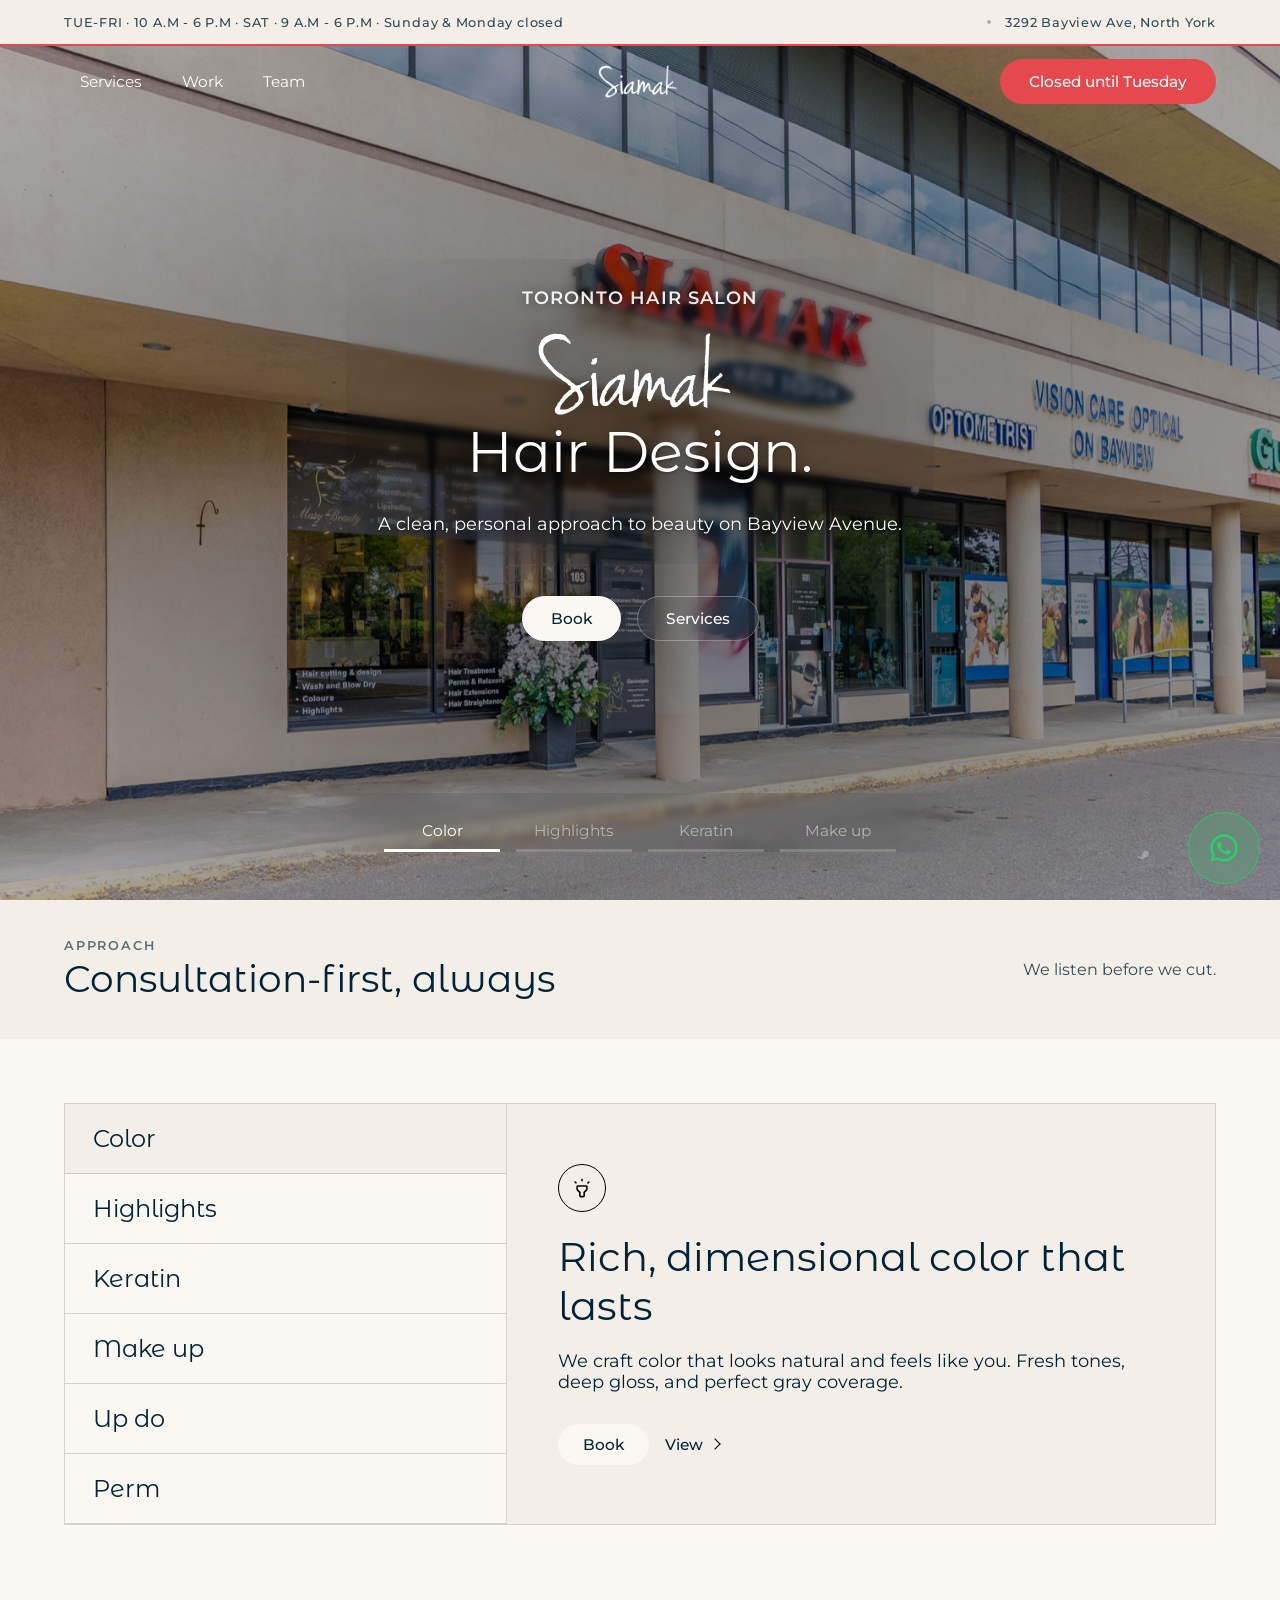
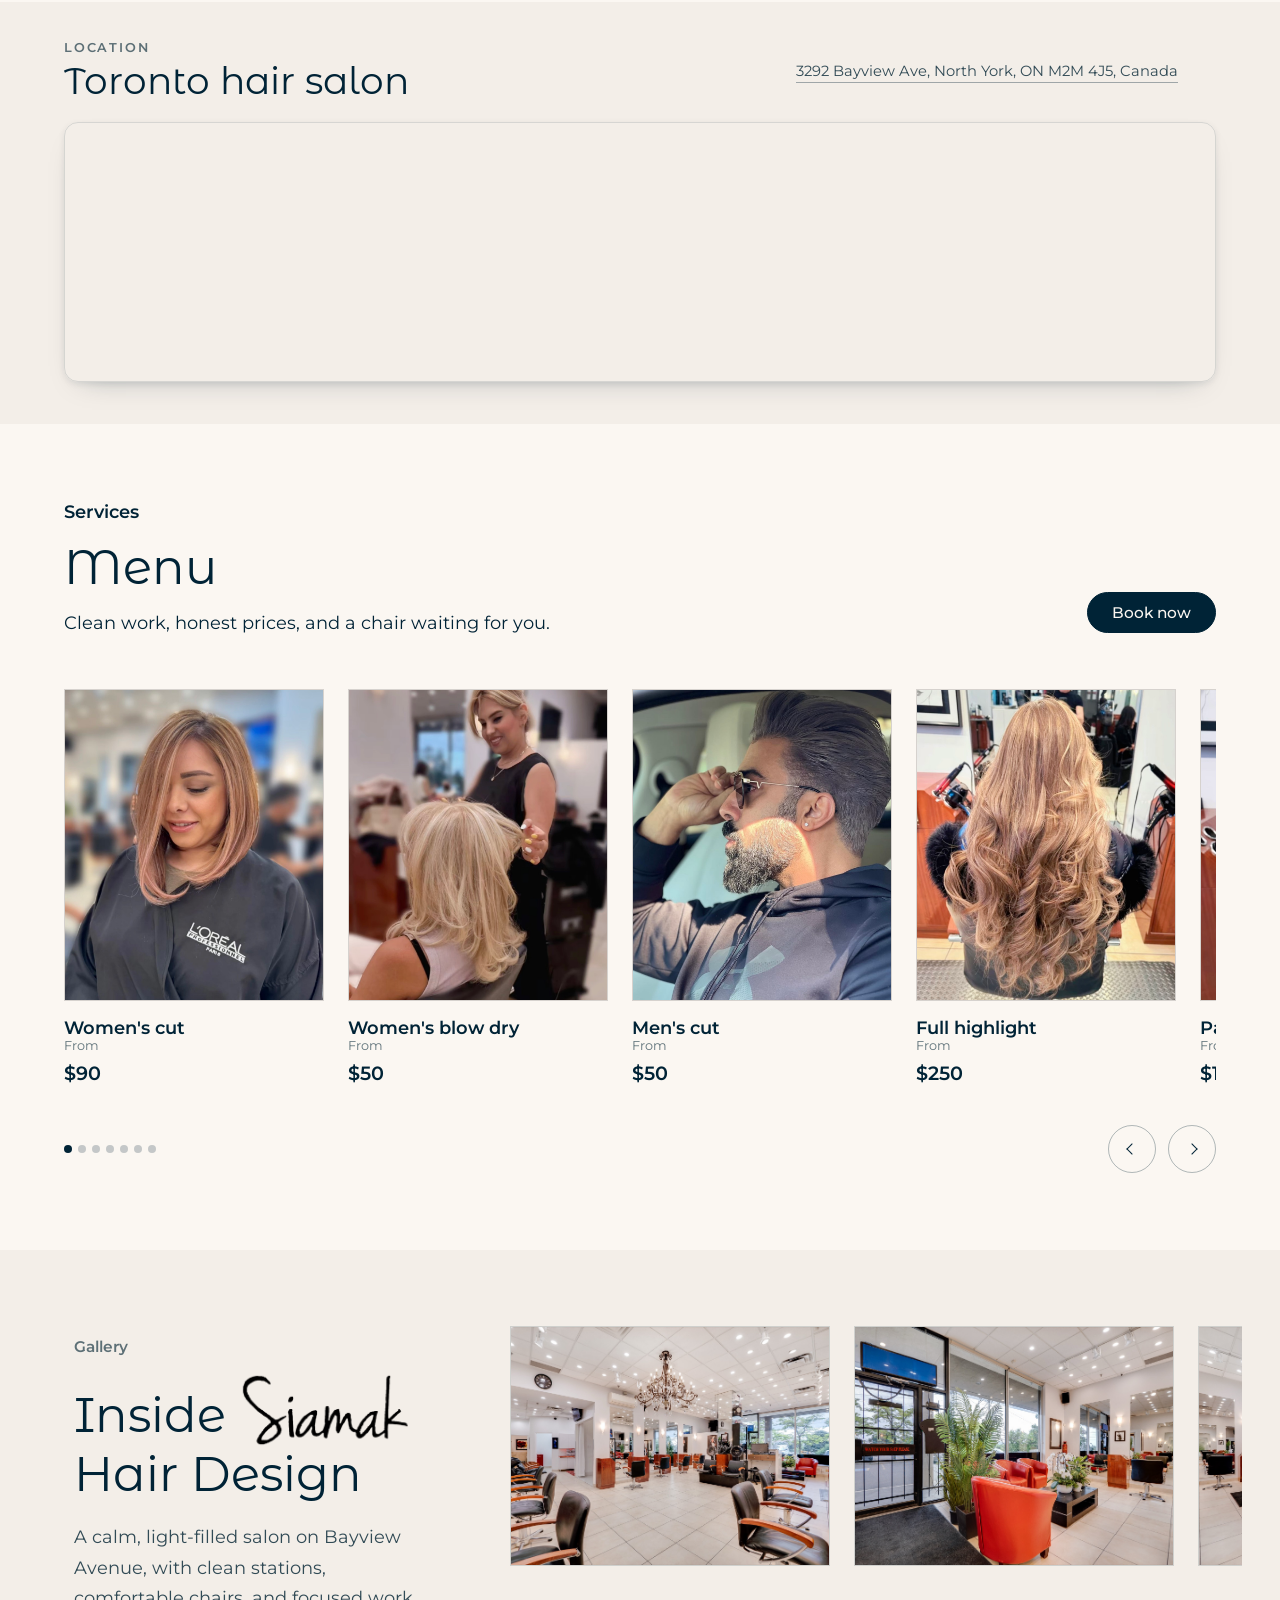
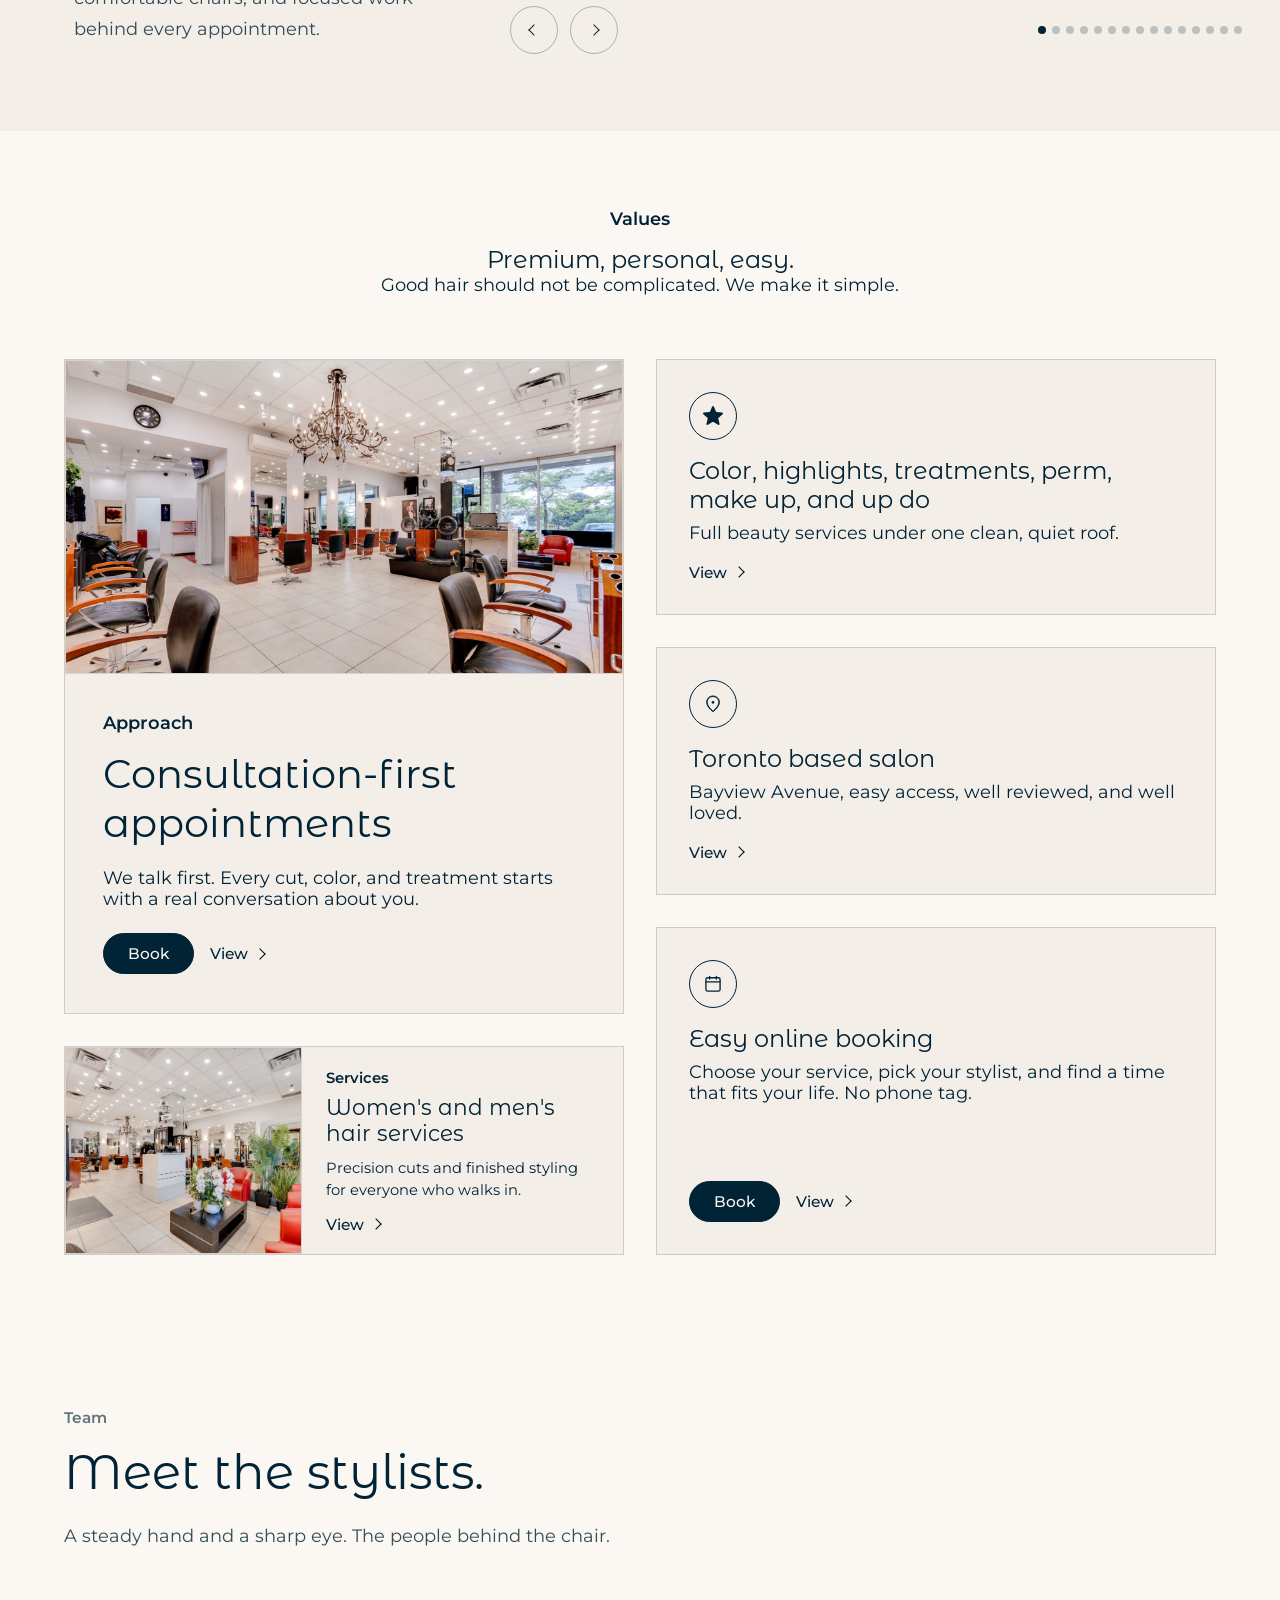
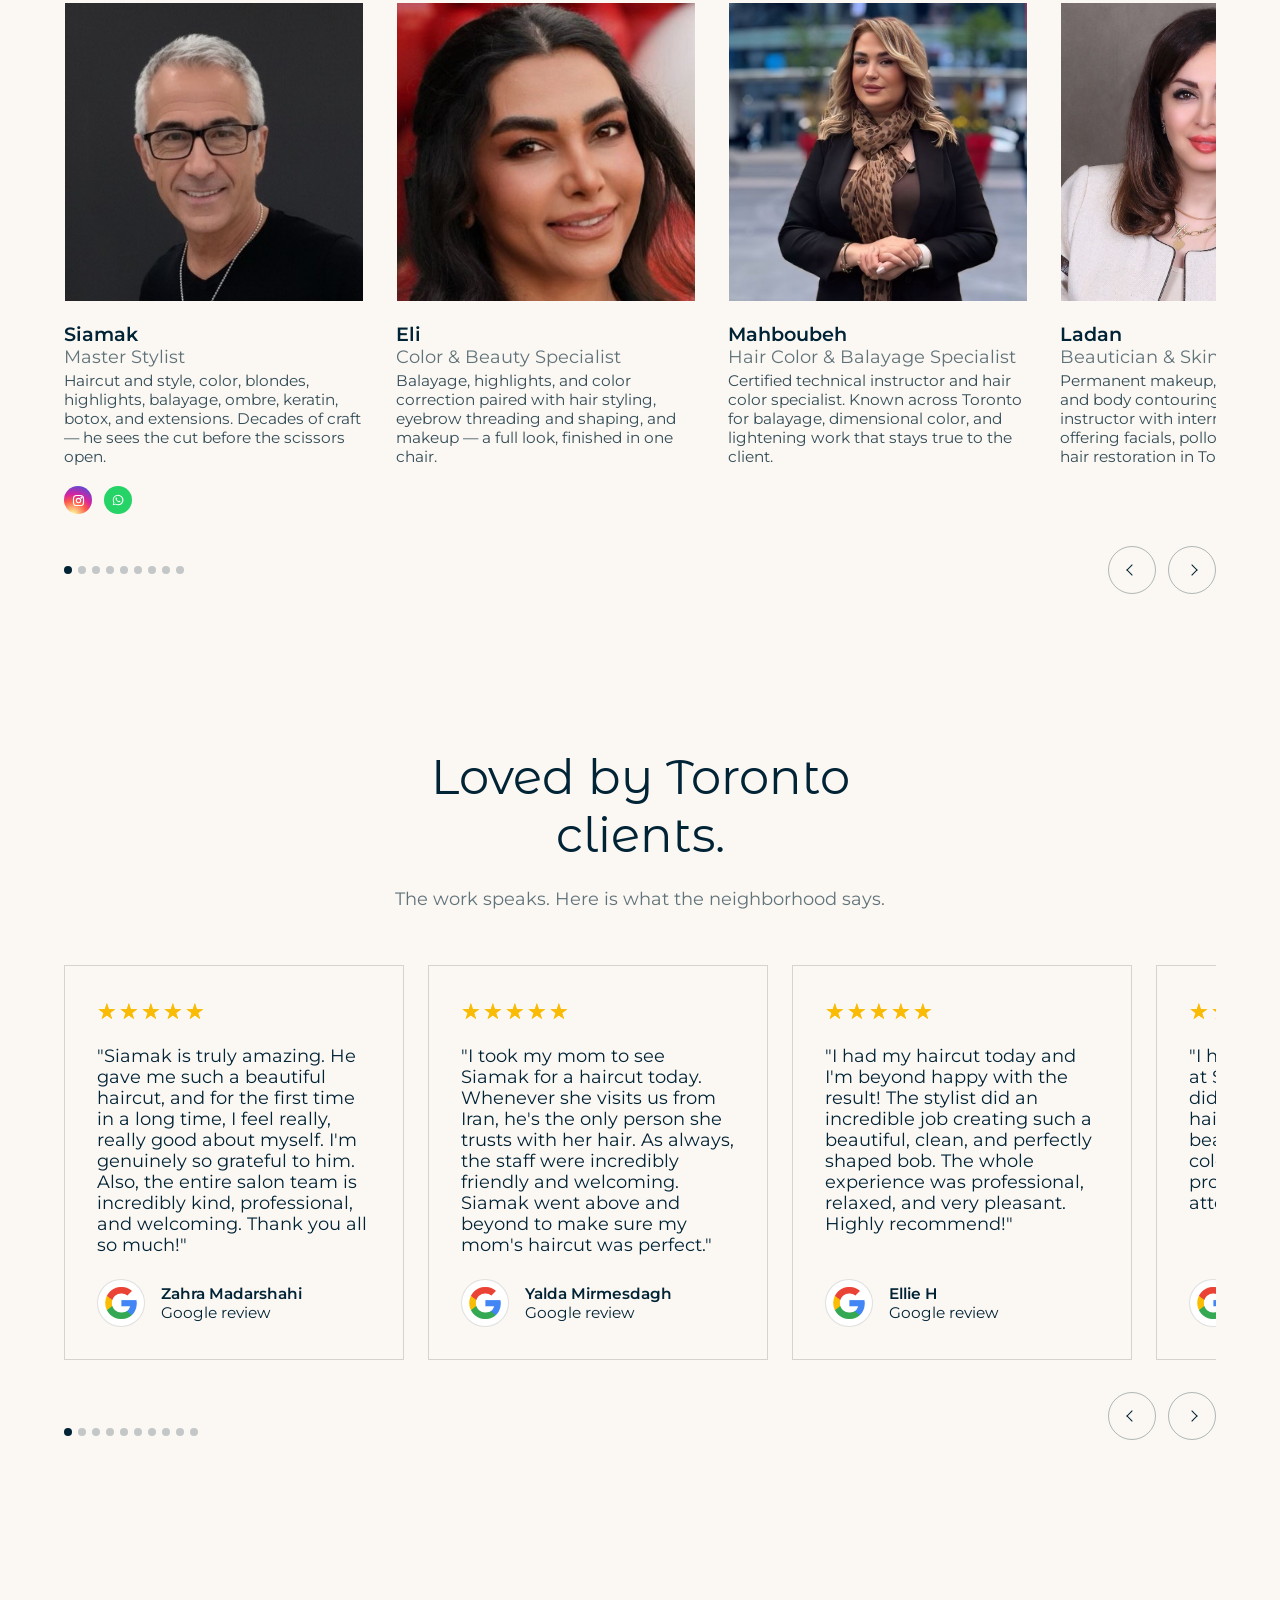
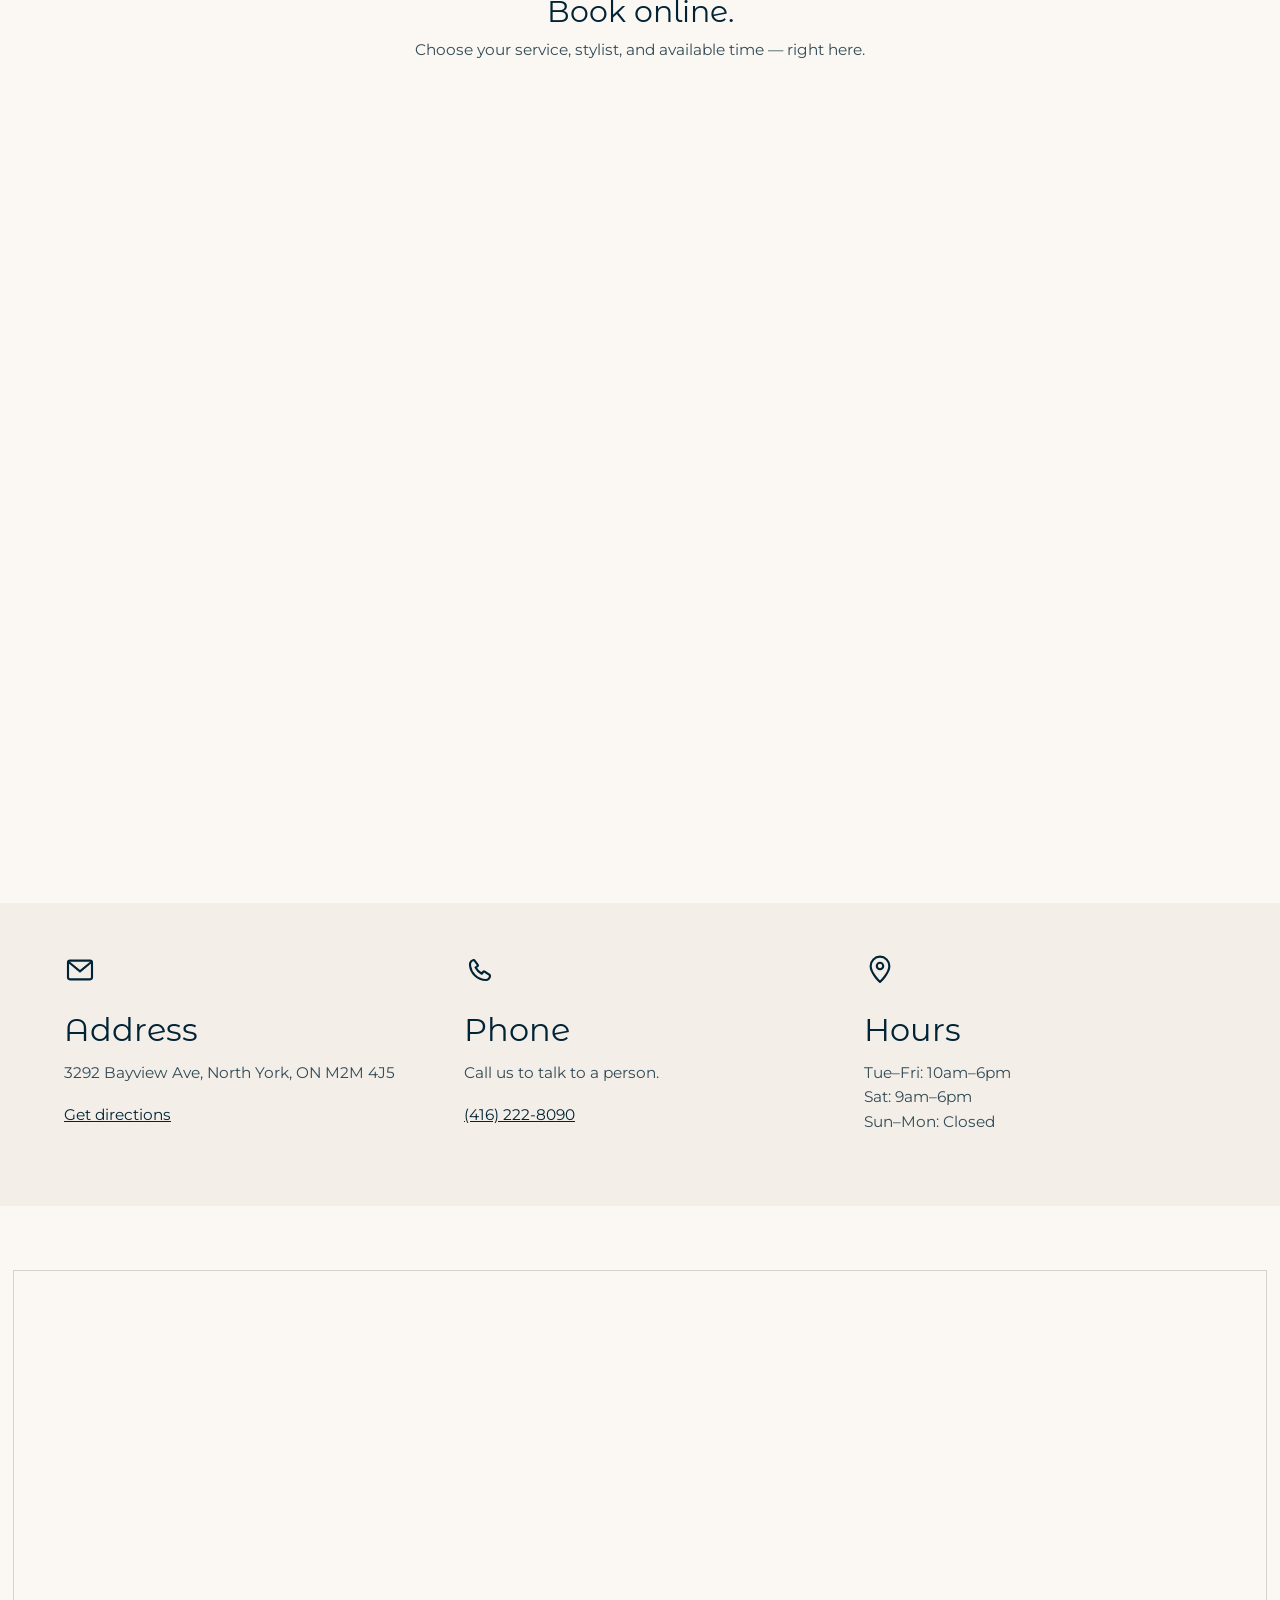
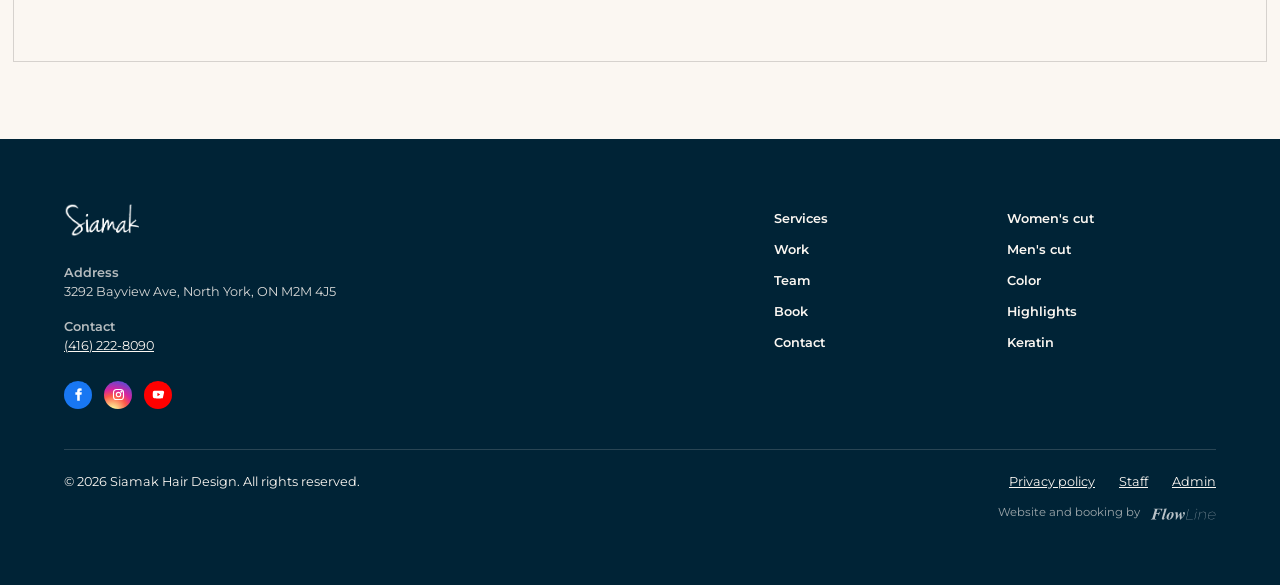
==== commit e13ba4ce: "Add files via upload" ====
--- a/index.html
+++ b/index.html
@@ -41,7 +41,10 @@
     <img class="logo-on-light" src="assets/logo-light.png" alt="">
   </a>
   <div class="nav-right">
-    <a href="#book" class="btn btn-ghost-light nav-book-desktop">Schedule your next appointment</a>
+    <a href="#book" class="btn btn-status nav-book-desktop" aria-live="polite">
+      <span class="status-default">Closed</span>
+      <span class="status-hover">Book</span>
+    </a>
     <button class="hamburger-btn" type="button" aria-label="Open menu" aria-expanded="false">
       <span></span><span></span><span></span>
     </button>
@@ -51,7 +54,20 @@
     <a href="#gallery">Work</a>
     <a href="#team">Team</a>
     <a href="tel:4162228090">Call (416) 222-8090</a>
-    <a href="#book" class="btn btn-primary" style="margin-top:8px;">Book</a>
+    <a href="#book" class="mobile-book">Book</a>
+    <div class="mobile-menu-footer">
+      <div class="socials">
+        <span class="social-circle footer-social facebook" aria-label="Facebook"><svg viewBox="0 0 24 24" aria-hidden="true"><path d="M14 8.4V6.9c0-.7.5-.9.9-.9H17V2.3L14.1 2C10.9 2 9.9 3.9 9.9 6.7v1.7H7v4h2.9V22H14v-9.6h2.8l.5-4H14Z"></path></svg></span>
+        <span class="social-circle footer-social instagram" aria-label="Instagram"><svg viewBox="0 0 24 24" aria-hidden="true"><rect x="4" y="4" width="16" height="16" rx="5"></rect><circle cx="12" cy="12" r="3.5"></circle><circle cx="16.8" cy="7.2" r="0.9"></circle></svg></span>
+        <span class="social-circle footer-social youtube" aria-label="YouTube"><svg viewBox="0 0 24 24" aria-hidden="true"><path d="M21 8.3c-.2-1.4-.8-2-2.2-2.2C17.1 5.8 12 5.8 12 5.8s-5.1 0-6.8.3C3.8 6.3 3.2 6.9 3 8.3 2.8 9.9 2.8 12 2.8 12s0 2.1.2 3.7c.2 1.4.8 2 2.2 2.2 1.7.3 6.8.3 6.8.3s5.1 0 6.8-.3c1.4-.2 2- .8 2.2-2.2.2-1.6.2-3.7.2-3.7s0-2.1-.2-3.7Z"></path><path d="m10.3 14.7 4.4-2.7-4.4-2.7v5.4Z"></path></svg></span>
+      </div>
+      <div class="mobile-menu-credit">
+        <span>Website and booking by</span>
+        <a href="https://flowlineai.ca" target="_blank" rel="noopener" aria-label="FlowLine Toronto website">
+          <img src="assets/brand/flowline-toronto.svg" alt="FlowLine Toronto">
+        </a>
+      </div>
+    </div>
   </div>
 </header>
 </div>
@@ -77,15 +93,13 @@
         <p>A clean, personal approach to beauty on Bayview Avenue.</p>
       </div>
       <div class="btn-row hero-btn-row">
-        <div class="split-book">
-          <a href="#book" class="btn btn-status" aria-live="polite">
-            <span class="status-default">Closed</span>
-            <span class="status-hover">Book</span>
-          </a>
-          <a href="#book" class="btn btn-white">Book</a>
-        </div>
+        <a href="#book" class="btn btn-white">Book</a>
         <a href="#services" class="btn btn-ghost-light">Services</a>
       </div>
+      <a href="#book" class="btn btn-status hero-status-btn" aria-live="polite">
+        <span class="status-default">Closed</span>
+        <span class="status-hover">Book</span>
+      </a>
     </div>
     <div class="hero-tabs">
       <button class="hero-tab" data-hero-image="assets/hero/color.jpg"><span class="label">Color</span><span class="hero-tab-bar"><span class="hero-tab-fill"></span></span></button>
--- a/css/styles.css
+++ b/css/styles.css
@@ -43,7 +43,7 @@
 }
 .btn-white { background: var(--surface); border-color: #000203; color: #000203; }
 .btn-white:hover { background: #D8D9D9; border-color: #000203; }
-.split-book { display: inline-flex; align-items: stretch; gap: 12px; }
+.hero-content .hero-status-btn { display: none; }
 a.btn.btn-status,
 .btn.btn-status {
   background: #E5484D !important;
@@ -71,7 +71,7 @@
 }
 .btn-status.open .status-hover { display: none; }
 .btn-ghost-light { background: transparent; border-color: rgba(255,255,255,0.3); color: #FFFFFF; backdrop-filter: blur(10px); }
-.btn-ghost-light:hover { background: rgba(255,255,255,0.1); }
+.btn-ghost-light:hover { background: rgba(255,255,255,0.1); border-color: rgba(255,255,255,0.3); color: #FFFFFF; }
 
 .icon-circle {
   width: 48px; height: 48px; border-radius: 50%; border: 1.5px solid #000203;
@@ -301,7 +301,7 @@
 .mobile-menu { display: none; }
 
 /* ===== Hero ===== */
-.hero { position: relative; min-height: 100vh; min-height: 100dvh; overflow: hidden; }
+.hero { position: relative; min-height: 100vh; min-height: 100dvh; min-height: 100lvh; overflow: hidden; }
 .hero-bg { position: absolute; inset: 0; }
 .hero-bg-overlay {
   position: absolute; inset: 0; z-index: 1;
@@ -324,7 +324,7 @@
   transition: opacity .35s ease;
 }
 .hero-content {
-  position: relative; z-index: 2; min-height: 100vh; min-height: 100dvh; display: flex; flex-direction: column;
+  position: relative; z-index: 2; min-height: 100vh; min-height: 100dvh; min-height: 100lvh; display: flex; flex-direction: column;
   align-items: center; justify-content: center; padding: 64px 5%; text-align: center;
 }
 .hero-copy-panel {
@@ -889,15 +889,87 @@
   .navbar nav.nav-desktop { display: none; }
   .nav-book-desktop { display: none; }
   .hamburger-btn { display: flex; }
+  .navbar .nav-right { justify-self: end; }
   .navbar .logo-mark { justify-self: start; order: -1; }
   .navbar .logo-mark img { height: 30px; }
+  /* Drop-down card under the navbar (FlowLine-style). */
   .mobile-menu {
-    position: absolute; top: 100%; left: 0; right: 0;
-    background: var(--surface); border-bottom: 1px solid rgba(0,2,3,0.1);
-    flex-direction: column; padding: 8px 5% 24px; gap: 4px;
-    max-height: calc(100dvh - 64px); overflow-y: auto;
-  }
-  .mobile-menu a { padding: 14px 4px; font-size: 1rem; min-height: 44px; display: flex; align-items: center; }
+    display: flex;
+    position: absolute;
+    top: calc(100% + 16px);
+    left: 5%;
+    right: 5%;
+    background: var(--surface);
+    border-radius: 2px;
+    box-shadow: 0 18px 44px rgba(0,2,3,0.22);
+    flex-direction: column;
+    align-items: flex-start;
+    padding: 28px 26px 24px;
+    gap: 0;
+    opacity: 0;
+    transform: translateY(-10px);
+    pointer-events: none;
+    transition: opacity 0.25s ease, transform 0.28s cubic-bezier(0.25, 0.8, 0.25, 1);
+    max-height: calc(100dvh - 140px);
+    overflow-y: auto;
+  }
+  .navbar.menu-open .mobile-menu {
+    display: flex;
+    opacity: 1;
+    transform: translateY(0);
+    pointer-events: auto;
+  }
+  .mobile-menu a {
+    width: auto;
+    padding: 13px 0;
+    font-size: 0.9375rem;
+    font-weight: 600;
+    letter-spacing: 0.09em;
+    text-transform: uppercase;
+    background: transparent;
+    border: 0;
+    color: #0F1419;
+    min-height: 0;
+    text-align: left;
+    display: block;
+    line-height: 1.3;
+  }
+  .mobile-menu a:hover { background: transparent; color: var(--accent); }
+  .mobile-menu .mobile-book {
+    margin-top: 14px;
+    padding-top: 18px;
+    border-top: 1px solid rgba(0,2,3,0.1);
+    width: 100%;
+    color: var(--accent);
+  }
+  .mobile-menu-footer {
+    width: 100%;
+    margin-top: 16px;
+    padding-top: 18px;
+    border-top: 1px solid rgba(0,2,3,0.1);
+    display: flex;
+    flex-direction: column;
+    gap: 14px;
+  }
+  .mobile-menu-footer .socials { display: flex; gap: 10px; }
+  .mobile-menu-credit {
+    display: flex;
+    align-items: center;
+    gap: 8px;
+    color: rgba(0,34,49,0.55);
+    font-size: 0.6875rem;
+    letter-spacing: 0.02em;
+  }
+  .mobile-menu-credit a {
+    display: inline-flex;
+    align-items: center;
+    padding: 0;
+    border: 0;
+    opacity: 0.75;
+    transition: opacity .2s ease;
+  }
+  .mobile-menu-credit a:hover { opacity: 1; }
+  .mobile-menu-credit img { height: 15px; width: auto; }
   .navbar.menu-open .mobile-menu { display: flex; }
   .navbar.menu-open { box-shadow: 0 8px 24px rgba(0,2,3,0.12); }
 
@@ -993,8 +1065,10 @@
 
   .hero-content .btn-row { width: 100%; flex-direction: column; gap: 12px; }
   .hero-content .btn-row .btn { width: 100%; }
-  .hero-content .btn-row .split-book { width: 100%; display: flex; gap: 12px; }
-  .hero-content .btn-row .split-book .btn { flex: 1; width: auto; min-width: 0; }
+  /* Mobile: Book + Services share one row, status button full width below. */
+  .hero-content .btn-row { flex-direction: row; gap: 12px; }
+  .hero-content .btn-row .btn { flex: 1; width: auto; min-width: 0; padding-left: 12px; padding-right: 12px; }
+  .hero-content .hero-status-btn { display: flex; width: 100%; margin-top: 12px; }
 
   .menu-card, .team-card { flex-basis: 72vw; max-width: 260px; }
   .gallery-card { flex-basis: 82vw; max-width: 340px; }
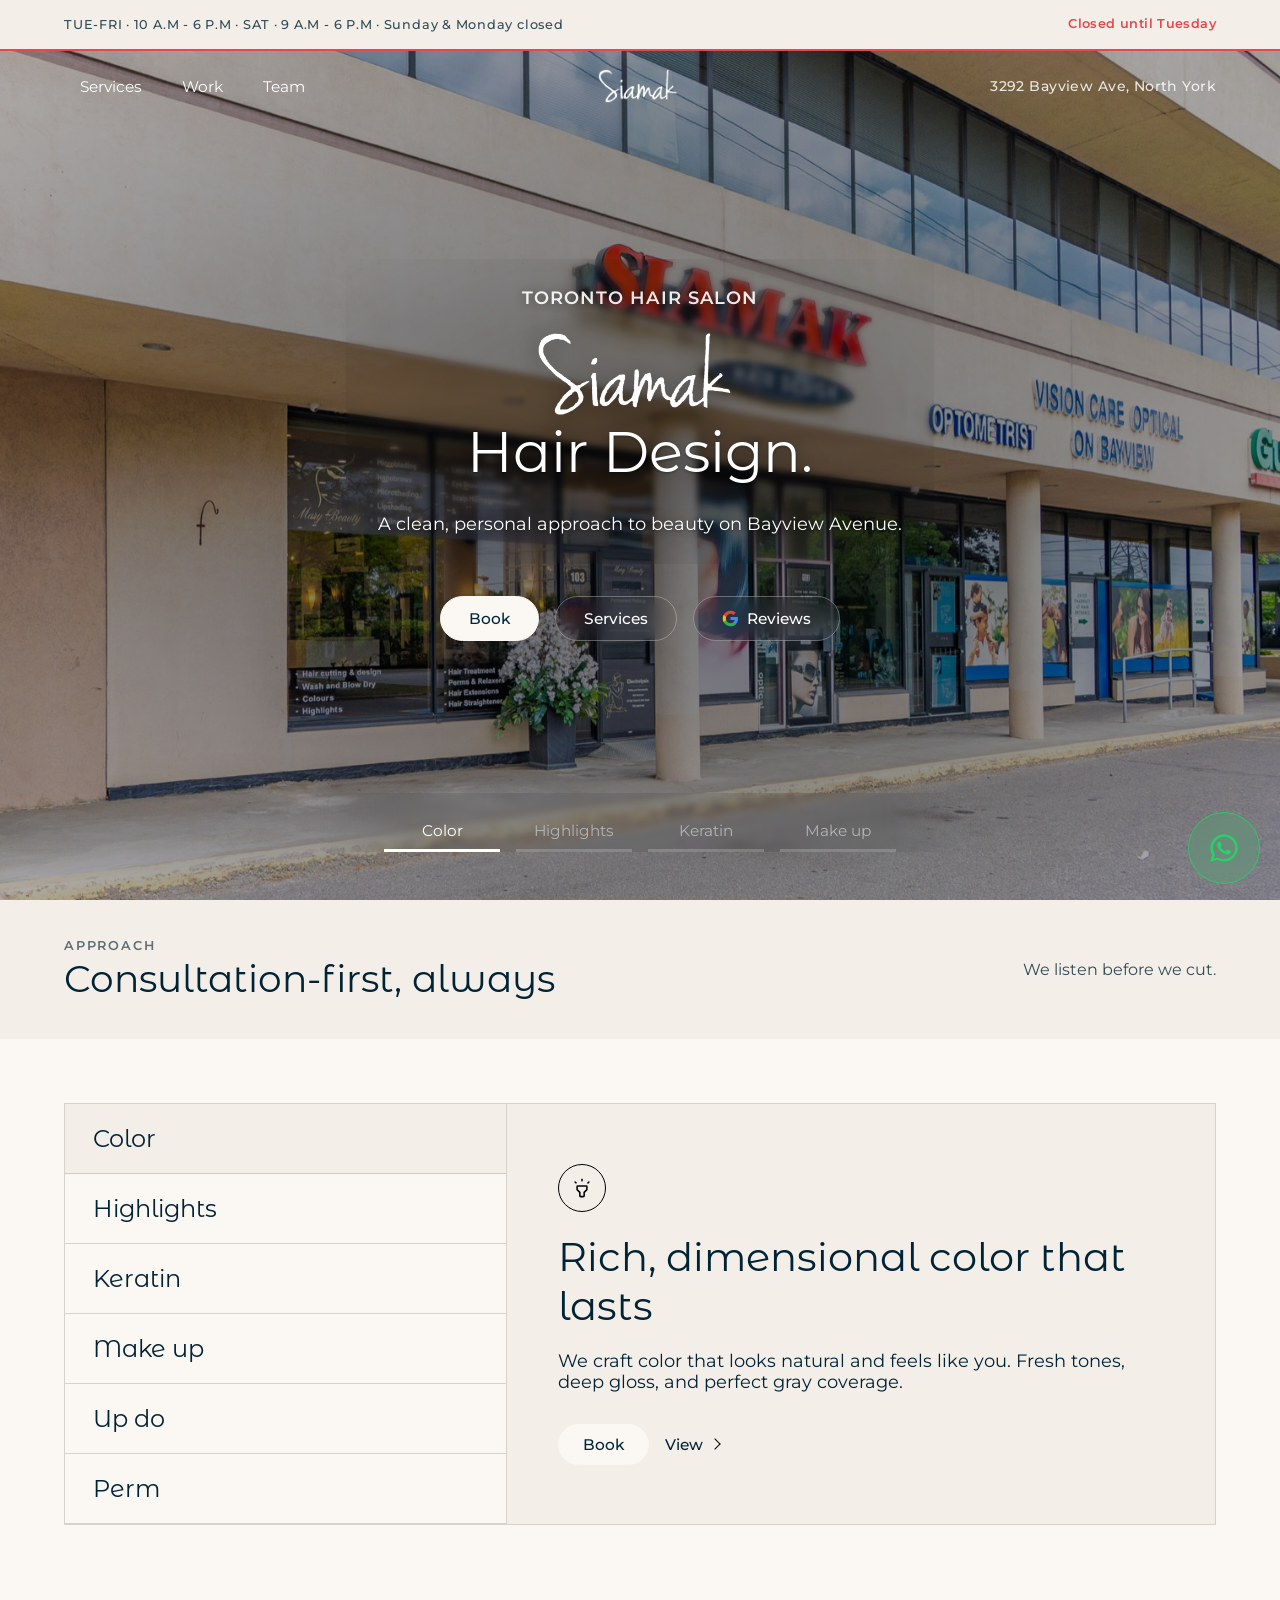
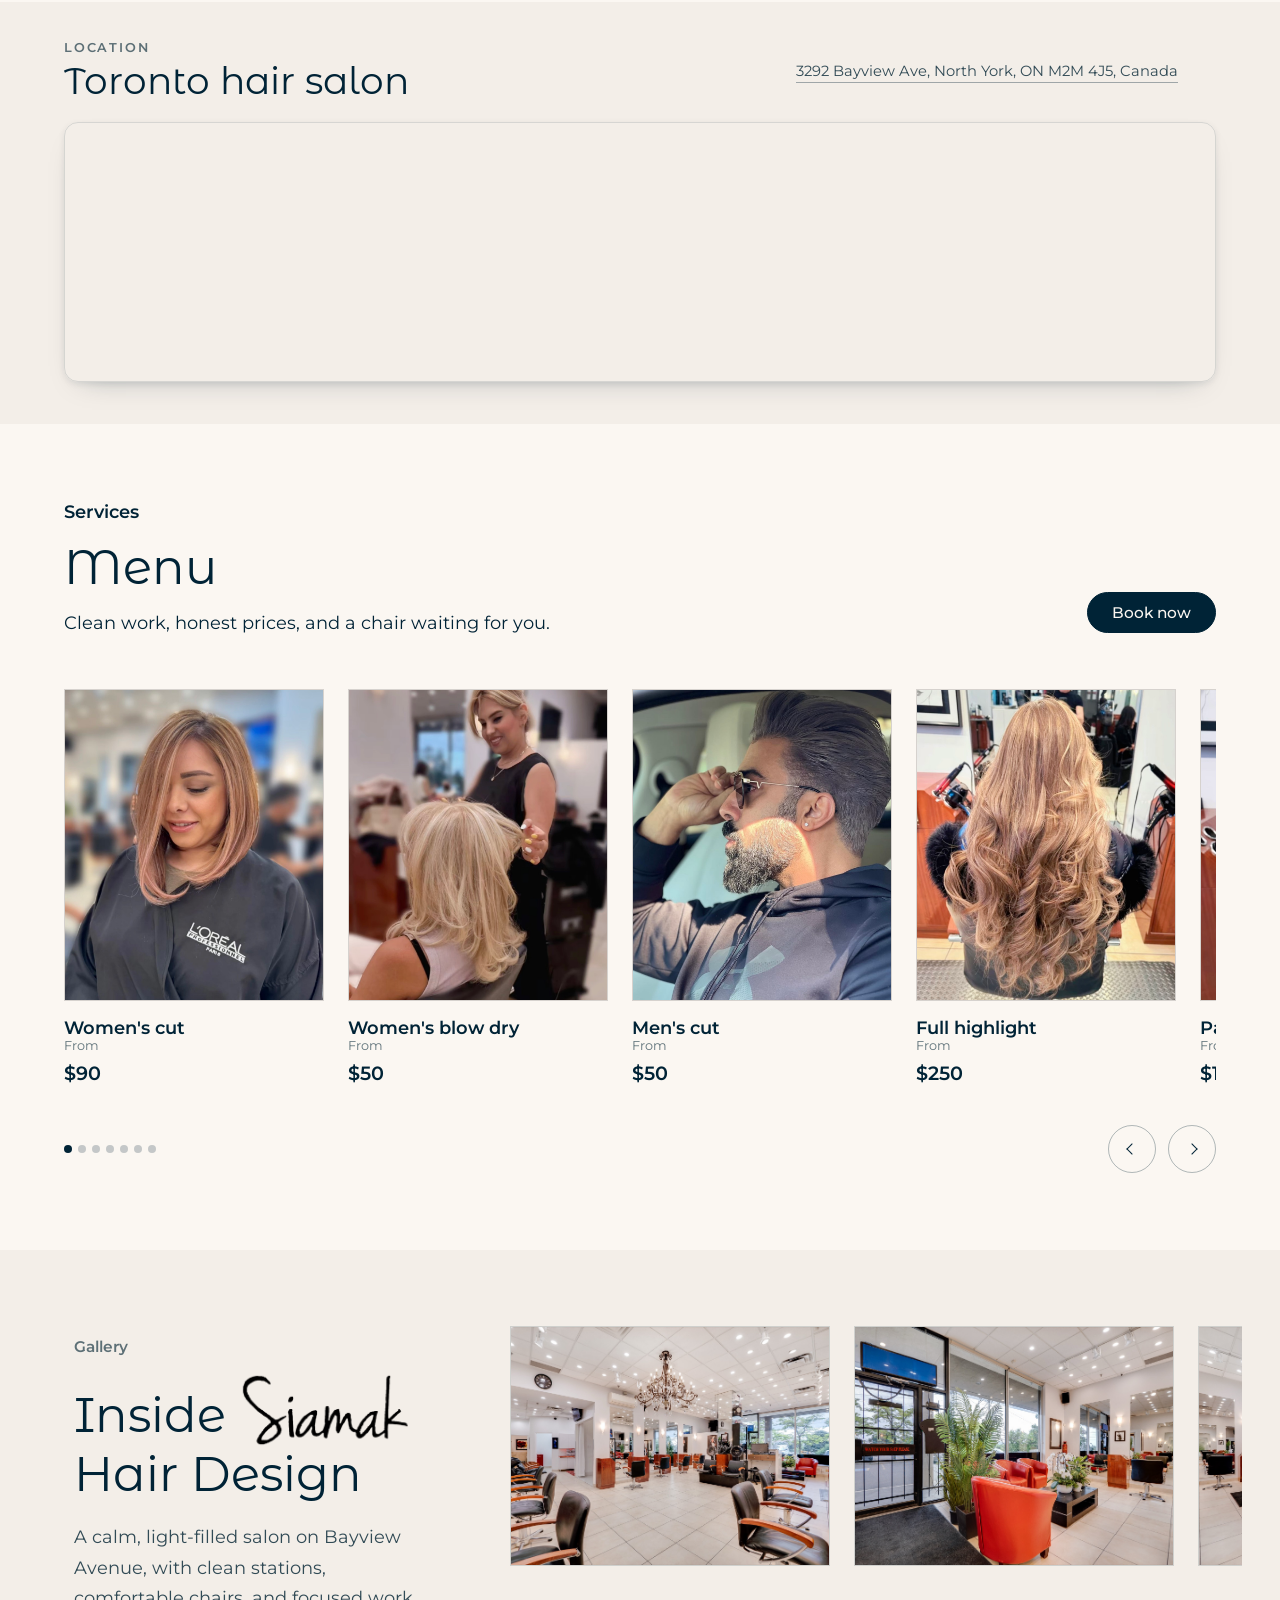
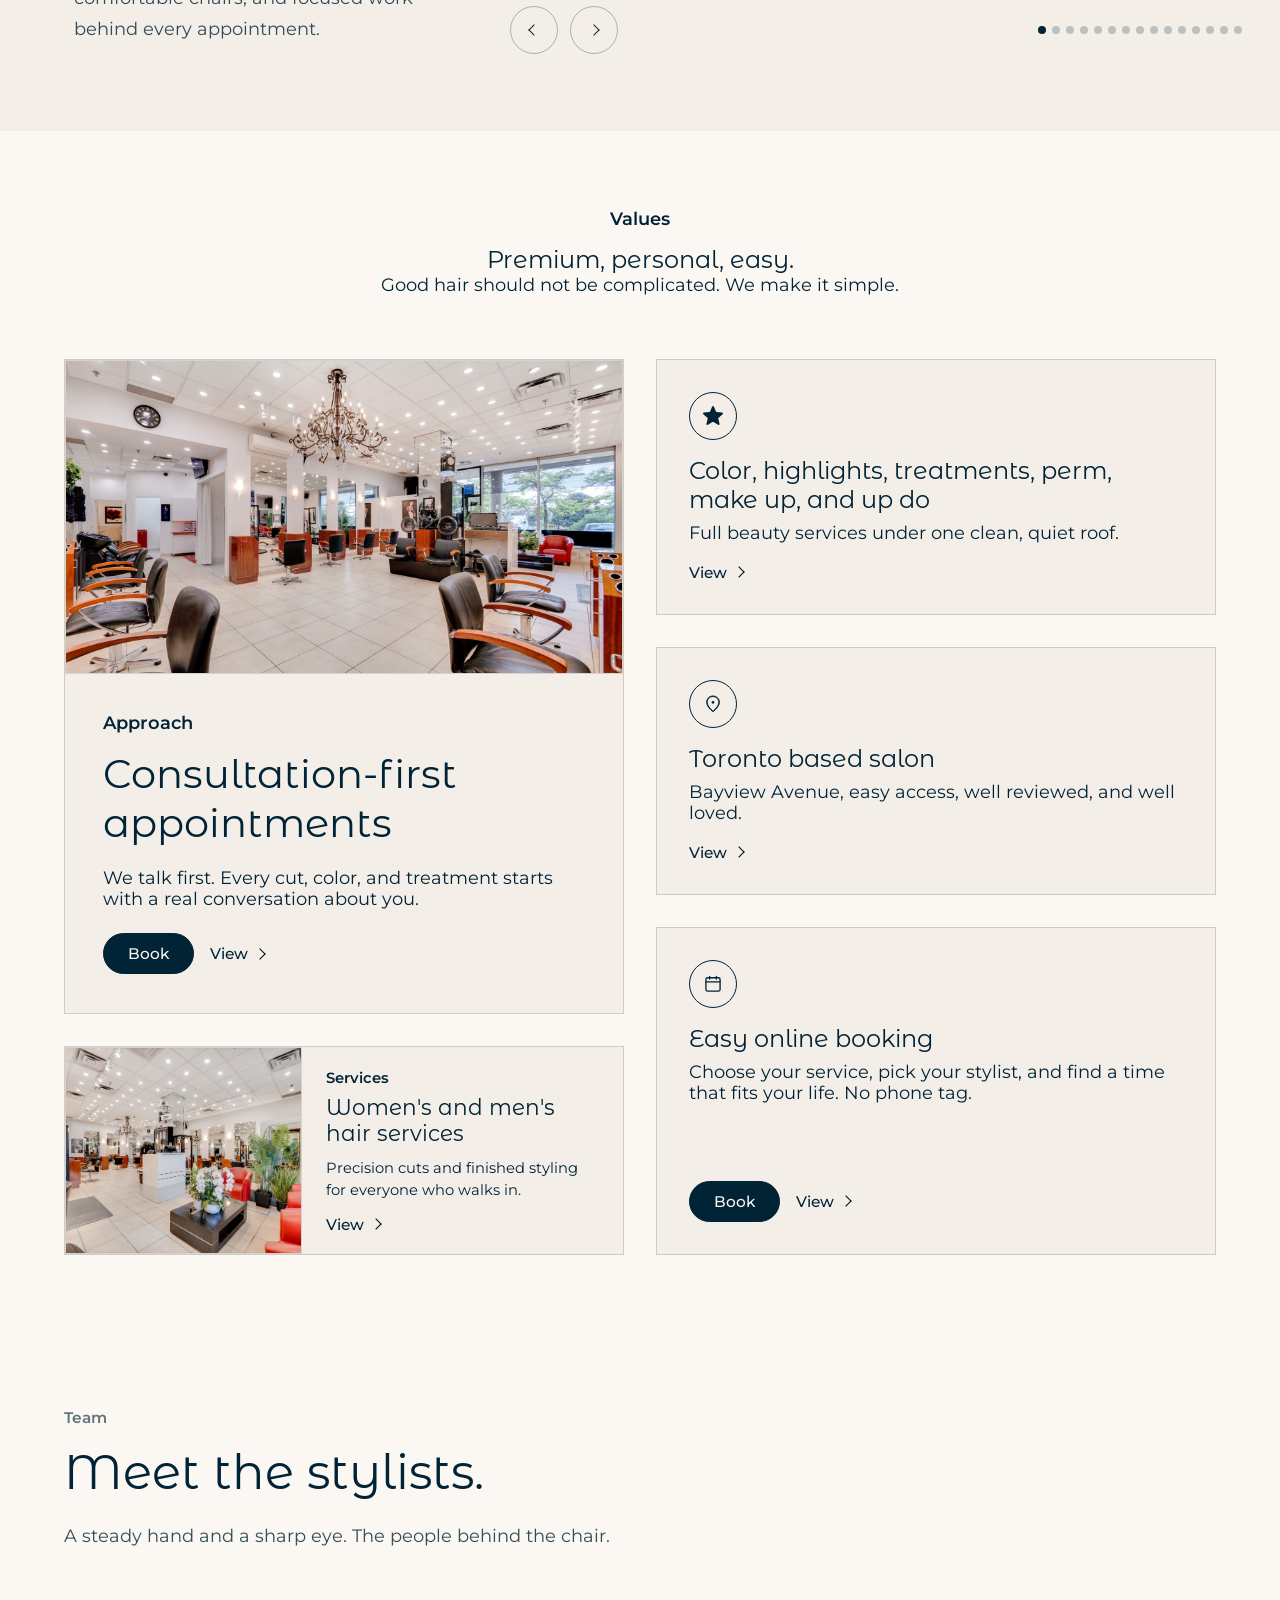
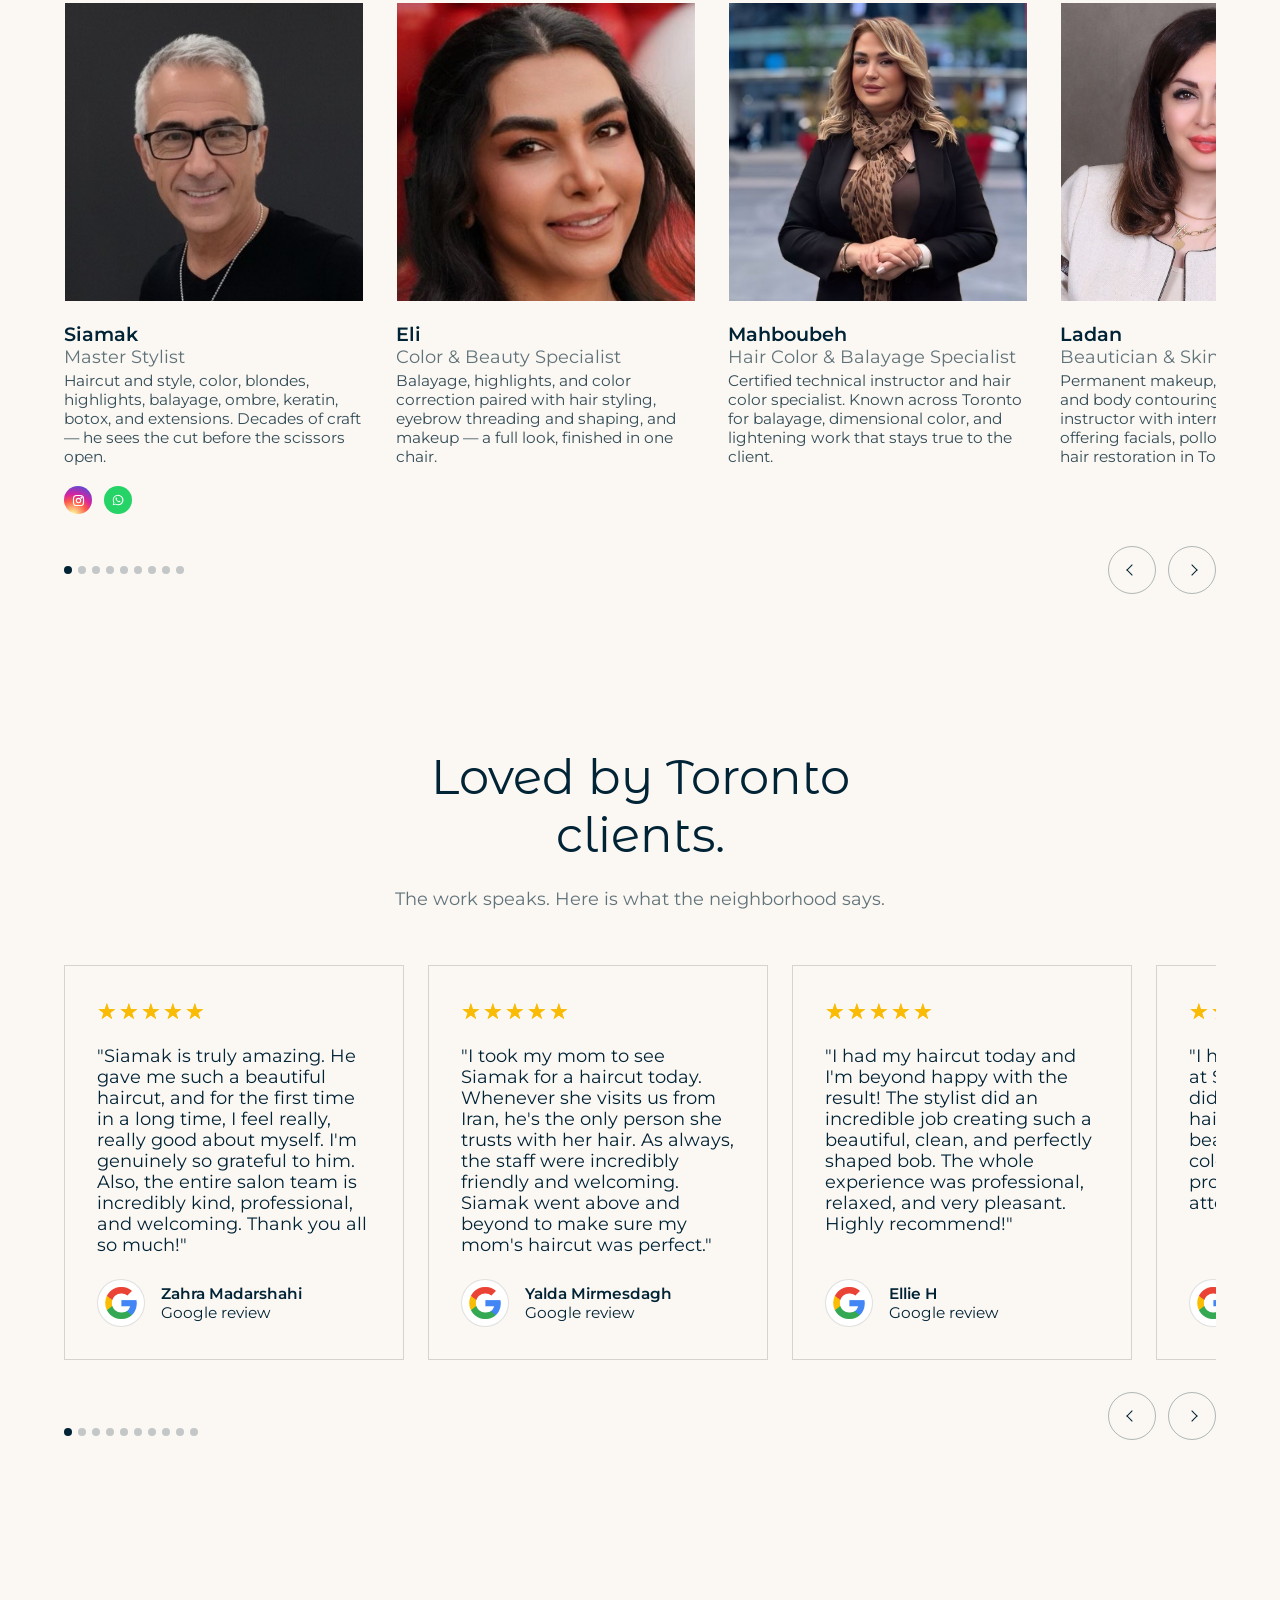
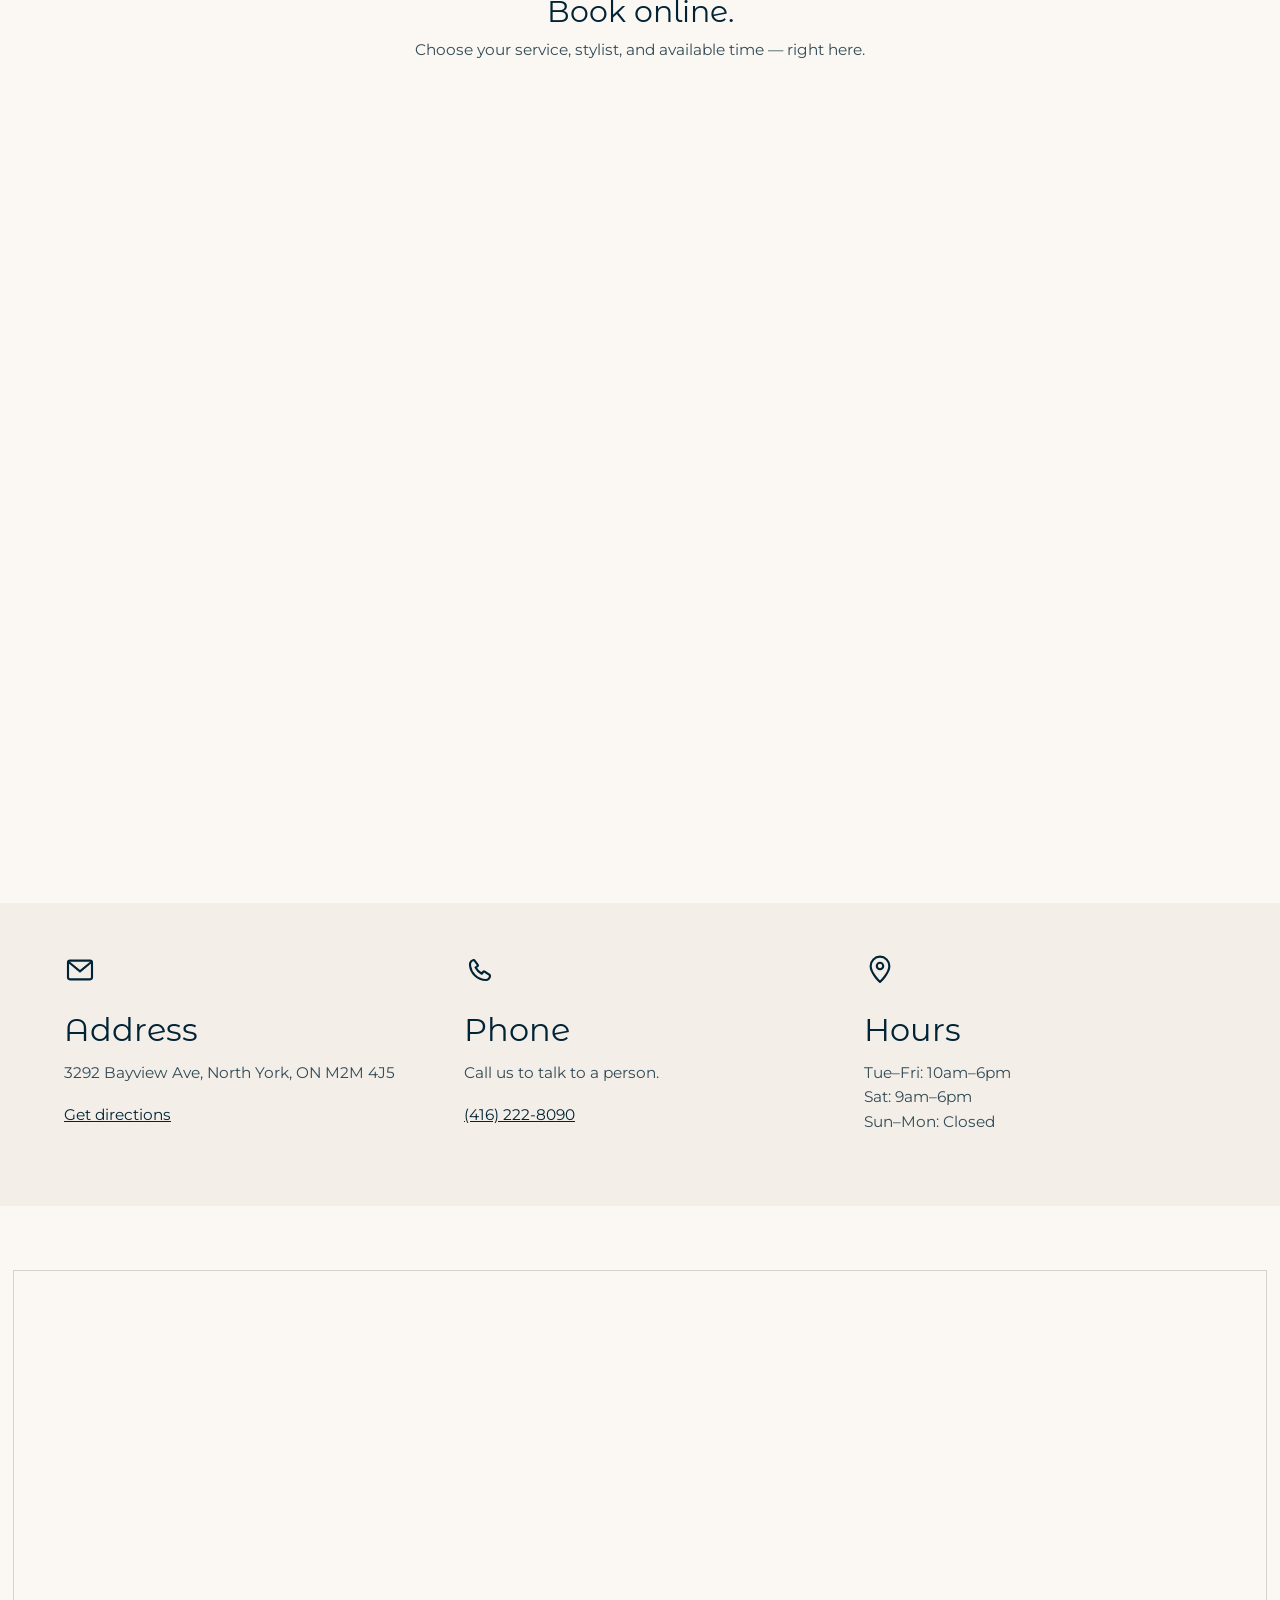
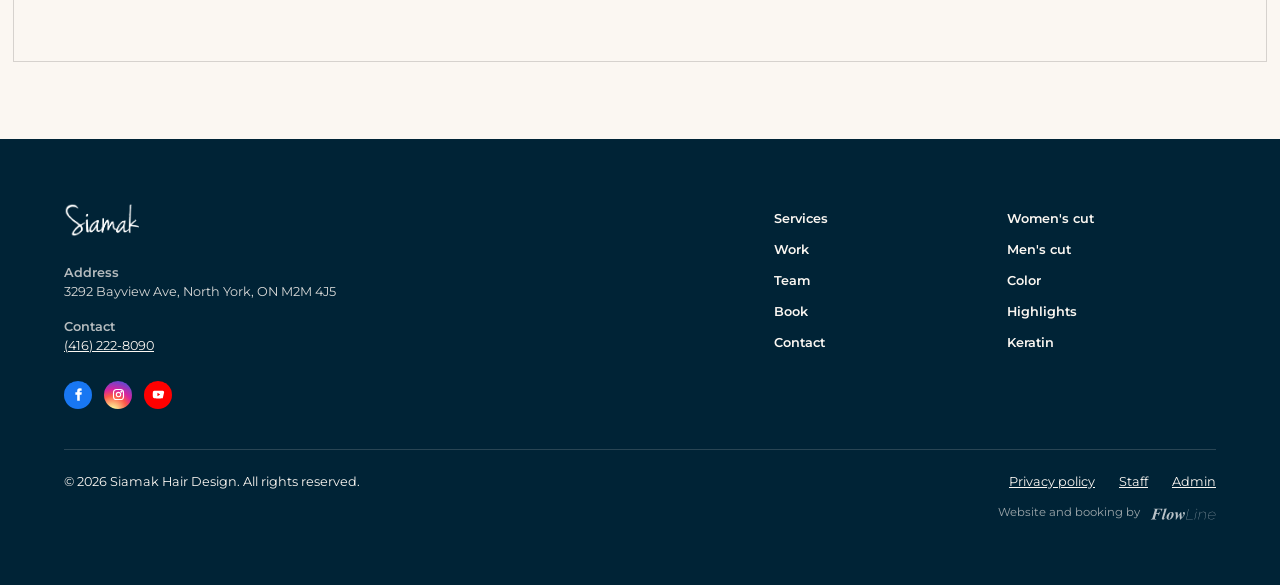
==== commit 978625ab: "Add files via upload" ====
--- a/index.html
+++ b/index.html
@@ -25,7 +25,13 @@
       <span class="status-dot"></span>
       <span>TUE-FRI · 10 A.M - 6 P.M <span class="hours-sep">·</span><br class="hours-break"> SAT · 9 A.M - 6 P.M <span class="hours-sep">·</span><br class="hours-break"> <span class="closed-mobile">SUN &amp; MON · Closed</span><span class="closed-desktop">Sunday &amp; Monday closed</span></span>
       <span class="top-info-separator"></span>
-      <a href="https://www.google.com/maps/place/Siamak+Hair+Design/@43.7898433,-79.395982,17z/data=!3m2!4b1!5s0x882b2d27b9706d8f:0xe06f1b34e0695661!4m6!3m5!1s0x882b2d264c0bf597:0x51b25cb94fa2550e!8m2!3d43.7898395!4d-79.3934017!16s%2Fg%2F1tdky9d8?entry=ttu&g_ep=EgoyMDI2MDYyOS4wIKXMDSoASAFQAw%3D%3D" target="_blank" rel="noopener">3292 Bayview Ave,<br class="hours-break"> North York</a>
+      <div class="top-info-loc">
+        <a class="nav-address nav-address-mobile" href="https://www.google.com/maps/place/Siamak+Hair+Design/@43.7898433,-79.395982,17z/data=!3m2!4b1!5s0x882b2d27b9706d8f:0xe06f1b34e0695661!4m6!3m5!1s0x882b2d264c0bf597:0x51b25cb94fa2550e!8m2!3d43.7898395!4d-79.3934017!16s%2Fg%2F1tdky9d8?entry=ttu&g_ep=EgoyMDI2MDYyOS4wIKXMDSoASAFQAw%3D%3D" target="_blank" rel="noopener">3292 Bayview Ave,<br> North York</a>
+        <a href="#book" class="btn btn-status nav-book-desktop" aria-live="polite">
+          <span class="status-default">Closed</span>
+          <span class="status-hover">Book</span>
+        </a>
+      </div>
     </div>
   </div>
 </div>
@@ -40,14 +46,20 @@
     <img class="logo-on-dark" src="assets/logo-dark.png" alt="Siamak Hair Design logo">
     <img class="logo-on-light" src="assets/logo-light.png" alt="">
   </a>
+  <button class="hamburger-btn" type="button" aria-label="Open menu" aria-expanded="false">
+    <span></span><span></span><span></span>
+  </button>
   <div class="nav-right">
-    <a href="#book" class="btn btn-status nav-book-desktop" aria-live="polite">
-      <span class="status-default">Closed</span>
-      <span class="status-hover">Book</span>
+    <a class="nav-address nav-address-desktop" href="https://www.google.com/maps/place/Siamak+Hair+Design/@43.7898433,-79.395982,17z/data=!3m2!4b1!5s0x882b2d27b9706d8f:0xe06f1b34e0695661!4m6!3m5!1s0x882b2d264c0bf597:0x51b25cb94fa2550e!8m2!3d43.7898395!4d-79.3934017!16s%2Fg%2F1tdky9d8?entry=ttu&g_ep=EgoyMDI2MDYyOS4wIKXMDSoASAFQAw%3D%3D" target="_blank" rel="noopener">3292 Bayview Ave, North York</a>
+    <a href="https://www.google.com/maps/place/Siamak+Hair+Design/@43.7898433,-79.395982,17z/data=!3m2!4b1!5s0x882b2d27b9706d8f:0xe06f1b34e0695661!4m6!3m5!1s0x882b2d264c0bf597:0x51b25cb94fa2550e!8m2!3d43.7898395!4d-79.3934017!16s%2Fg%2F1tdky9d8?entry=ttu&g_ep=EgoyMDI2MDYyOS4wIKXMDSoASAFQAw%3D%3D" class="btn btn-google-review" target="_blank" rel="noopener">
+      <svg class="google-g" viewBox="0 0 48 48" aria-hidden="true">
+        <path fill="#4285F4" d="M45.12 24.5c0-1.56-.14-3.06-.4-4.5H24v8.51h11.84c-.51 2.75-2.06 5.08-4.39 6.64v5.52h7.11c4.16-3.83 6.56-9.47 6.56-16.17z"/>
+        <path fill="#34A853" d="M24 46c5.94 0 10.92-1.97 14.56-5.33l-7.11-5.52c-1.97 1.32-4.49 2.1-7.45 2.1-5.73 0-10.58-3.87-12.31-9.07H4.34v5.7C7.96 41.07 15.4 46 24 46z"/>
+        <path fill="#FBBC05" d="M11.69 28.18C11.25 26.86 11 25.45 11 24s.25-2.86.69-4.18v-5.7H4.34C2.85 17.09 2 20.45 2 24s.85 6.91 2.34 9.88l7.35-5.7z"/>
+        <path fill="#EA4335" d="M24 10.75c3.23 0 6.13 1.11 8.41 3.29l6.31-6.31C34.91 4.18 29.93 2 24 2 15.4 2 7.96 6.93 4.34 14.12l7.35 5.7c1.73-5.2 6.58-9.07 12.31-9.07z"/>
+      </svg>
+      <span>Reviews</span>
     </a>
-    <button class="hamburger-btn" type="button" aria-label="Open menu" aria-expanded="false">
-      <span></span><span></span><span></span>
-    </button>
   </div>
   <div class="mobile-menu">
     <a href="#services">Services</a>
@@ -95,11 +107,16 @@
       <div class="btn-row hero-btn-row">
         <a href="#book" class="btn btn-white">Book</a>
         <a href="#services" class="btn btn-ghost-light">Services</a>
-      </div>
-      <a href="#book" class="btn btn-status hero-status-btn" aria-live="polite">
-        <span class="status-default">Closed</span>
-        <span class="status-hover">Book</span>
-      </a>
+        <a href="https://www.google.com/maps/place/Siamak+Hair+Design/@43.7898433,-79.395982,17z/data=!3m2!4b1!5s0x882b2d27b9706d8f:0xe06f1b34e0695661!4m6!3m5!1s0x882b2d264c0bf597:0x51b25cb94fa2550e!8m2!3d43.7898395!4d-79.3934017!16s%2Fg%2F1tdky9d8?entry=ttu&g_ep=EgoyMDI2MDYyOS4wIKXMDSoASAFQAw%3D%3D" class="btn btn-google-review hero-google-review" target="_blank" rel="noopener">
+          <svg class="google-g" viewBox="0 0 48 48" aria-hidden="true">
+            <path fill="#4285F4" d="M45.12 24.5c0-1.56-.14-3.06-.4-4.5H24v8.51h11.84c-.51 2.75-2.06 5.08-4.39 6.64v5.52h7.11c4.16-3.83 6.56-9.47 6.56-16.17z"/>
+            <path fill="#34A853" d="M24 46c5.94 0 10.92-1.97 14.56-5.33l-7.11-5.52c-1.97 1.32-4.49 2.1-7.45 2.1-5.73 0-10.58-3.87-12.31-9.07H4.34v5.7C7.96 41.07 15.4 46 24 46z"/>
+            <path fill="#FBBC05" d="M11.69 28.18C11.25 26.86 11 25.45 11 24s.25-2.86.69-4.18v-5.7H4.34C2.85 17.09 2 20.45 2 24s.85 6.91 2.34 9.88l7.35-5.7z"/>
+            <path fill="#EA4335" d="M24 10.75c3.23 0 6.13 1.11 8.41 3.29l6.31-6.31C34.91 4.18 29.93 2 24 2 15.4 2 7.96 6.93 4.34 14.12l7.35 5.7c1.73-5.2 6.58-9.07 12.31-9.07z"/>
+          </svg>
+          <span>Reviews</span>
+        </a>
+      </div>
     </div>
     <div class="hero-tabs">
       <button class="hero-tab" data-hero-image="assets/hero/color.jpg"><span class="label">Color</span><span class="hero-tab-bar"><span class="hero-tab-fill"></span></span></button>
--- a/css/styles.css
+++ b/css/styles.css
@@ -43,7 +43,6 @@
 }
 .btn-white { background: var(--surface); border-color: #000203; color: #000203; }
 .btn-white:hover { background: #D8D9D9; border-color: #000203; }
-.hero-content .hero-status-btn { display: none; }
 a.btn.btn-status,
 .btn.btn-status {
   background: #E5484D !important;
@@ -72,6 +71,36 @@
 .btn-status.open .status-hover { display: none; }
 .btn-ghost-light { background: transparent; border-color: rgba(255,255,255,0.3); color: #FFFFFF; backdrop-filter: blur(10px); }
 .btn-ghost-light:hover { background: rgba(255,255,255,0.1); border-color: rgba(255,255,255,0.3); color: #FFFFFF; }
+/* Google Reviews — ghost style with Google brand accents. */
+.btn-google-review {
+  gap: 8px;
+  background: transparent;
+  border: 1px solid rgba(255,255,255,0.3);
+  color: #FFFFFF;
+  backdrop-filter: blur(10px);
+  -webkit-backdrop-filter: blur(10px);
+  white-space: nowrap;
+}
+.btn-google-review:hover {
+  background: rgba(255,255,255,0.1);
+  border-color: rgba(255,255,255,0.45);
+  color: #FFFFFF;
+}
+.btn-google-review .google-g { width: 17px; height: 17px; display: block; flex: 0 0 auto; }
+/* Desktop: Reviews sits with Book/Services in the hero, not in the navbar. */
+.nav-right .btn-google-review { display: none; }
+.hero-google-review { display: inline-flex; }
+.navbar.scrolled .btn-google-review {
+  border-color: rgba(0,2,3,0.25);
+  color: #000203;
+  backdrop-filter: none;
+  -webkit-backdrop-filter: none;
+}
+.navbar.scrolled .btn-google-review:hover {
+  background: rgba(66,133,244,0.08);
+  border-color: rgba(66,133,244,0.5);
+  color: #000203;
+}
 
 .icon-circle {
   width: 48px; height: 48px; border-radius: 50%; border: 1.5px solid #000203;
@@ -165,6 +194,8 @@
   transition: border-bottom-color 0.3s ease;
 }
 .top-info-bar.closed { border-bottom-color: #E5484D; }
+/* Hovering the status text flips the strip's line to match. */
+.top-info-bar.closed:has(.btn-status:hover) { border-bottom-color: #32D583; }
 .top-info-right a { color: var(--accent) !important; }
 .top-info-left a { color: rgba(0,34,49,0.8) !important; }
 .top-info-left a:hover { color: var(--accent) !important; }
@@ -231,7 +262,23 @@
 }
 .top-info-left { flex: 1; }
 .top-info-left > .status-dot { display: none; }
-.top-info-left > .top-info-separator { margin-left: auto; }
+.top-info-left > .top-info-separator { display: none; }
+.top-info-loc {
+  margin-left: auto;
+  display: flex;
+  flex-direction: column;
+  align-items: flex-end;
+  gap: 2px;
+  text-align: right;
+  line-height: 1.55;
+}
+/* Desktop: address lives in the navbar, strip shows only the status. */
+.nav-address-mobile { display: none; }
+.nav-address-desktop { display: inline; }
+/* Match the hours block's line rhythm. */
+.top-info-left > span,
+.top-info-loc,
+.top-info-loc a { line-height: 1.55; }
 .top-info-right a {
   color: #FFFFFF;
   font-weight: 700;
@@ -885,13 +932,28 @@
   .top-info-left { padding-left: 0; }
   .top-info-left .status-dot { display: none; }
   .top-info-right { display: none; }
-  .navbar { grid-template-columns: max-content 1fr max-content; min-height: 64px; }
+  .navbar { grid-template-columns: 1fr max-content 1fr; min-height: 64px; }
   .navbar nav.nav-desktop { display: none; }
-  .nav-book-desktop { display: none; }
-  .hamburger-btn { display: flex; }
-  .navbar .nav-right { justify-self: end; }
-  .navbar .logo-mark { justify-self: start; order: -1; }
+  .hamburger-btn { display: flex; order: -1; justify-self: start; }
+  .navbar .logo-mark { order: 0; justify-self: center; }
+  .navbar .nav-right { order: 1; justify-self: end; }
   .navbar .logo-mark img { height: 30px; }
+  .nav-address { white-space: normal; }
+  .nav-address-mobile { display: inline; }
+  .nav-address-desktop { display: none; }
+  /* Mobile: Reviews stays in the navbar, hidden from the hero. */
+  .nav-right .btn-google-review { display: inline-flex; }
+  .hero-google-review { display: none; }
+  .nav-right .btn-google-review {
+    padding: 9px 15px;
+    font-size: 0.8125rem;
+    letter-spacing: 0;
+    gap: 7px;
+    flex: 0 0 auto;
+  }
+  .nav-right .btn-google-review .google-g { width: 16px; height: 16px; }
+  .top-info-loc { align-self: flex-start; }
+  .top-info-left > a { margin-left: 0; }
   /* Drop-down card under the navbar (FlowLine-style). */
   .mobile-menu {
     display: flex;
@@ -907,7 +969,8 @@
     padding: 28px 26px 24px;
     gap: 0;
     opacity: 0;
-    transform: translateY(-10px);
+    transform: translateX(-14px) translateY(-6px);
+    transform-origin: top left;
     pointer-events: none;
     transition: opacity 0.25s ease, transform 0.28s cubic-bezier(0.25, 0.8, 0.25, 1);
     max-height: calc(100dvh - 140px);
@@ -916,7 +979,7 @@
   .navbar.menu-open .mobile-menu {
     display: flex;
     opacity: 1;
-    transform: translateY(0);
+    transform: translateX(0) translateY(0);
     pointer-events: auto;
   }
   .mobile-menu a {
@@ -1066,10 +1129,8 @@
   .hero-content .btn-row { width: 100%; flex-direction: column; gap: 12px; }
   .hero-content .btn-row .btn { width: 100%; }
   /* Mobile: Book + Services share one row, status button full width below. */
-  .hero-content .btn-row { flex-direction: row; gap: 12px; }
-  .hero-content .btn-row .btn { flex: 1; width: auto; min-width: 0; padding-left: 12px; padding-right: 12px; }
-  .hero-content .hero-status-btn { display: flex; width: 100%; margin-top: 12px; }
-
+  .hero-content .btn-row { width: 100%; flex-direction: column; gap: 12px; }
+  .hero-content .btn-row .btn { width: 100%; }
   .menu-card, .team-card { flex-basis: 72vw; max-width: 260px; }
   .gallery-card { flex-basis: 82vw; max-width: 340px; }
   .gallery-track-wrap .carousel-track .gallery-card:has(img[src$="gallery-08.jpg"]) { order: -1; }
@@ -1204,27 +1265,41 @@
   border-color: var(--accent-hover);
   color: var(--surface);
 }
-.navbar a.btn.nav-book-desktop {
-  background: transparent;
-  border-color: rgba(255,255,255,0.3);
-  color: #FFFFFF;
-  backdrop-filter: blur(10px);
-}
-.navbar a.btn.nav-book-desktop:hover {
-  background: rgba(255,255,255,0.1);
-  border-color: rgba(255,255,255,0.3);
-  color: #FFFFFF;
-}
-.navbar.scrolled a.btn.nav-book-desktop {
-  background: transparent;
-  border-color: rgba(0,2,3,0.3);
-  color: #000203;
+/* Address moved into the navbar (desktop). */
+.nav-address {
+  font-size: inherit;
+  font-weight: 500;
+  letter-spacing: 0.06em;
+  color: rgba(0,34,49,0.8);
+  white-space: nowrap;
+  transition: color .2s ease;
+}
+.nav-address:hover { color: var(--accent); }
+/* Address sits in the navbar on desktop — light over hero, navy once scrolled. */
+.navbar .nav-address { color: rgba(255,255,255,0.85); font-size: 0.875rem; letter-spacing: 0.03em; }
+.navbar .nav-address:hover { color: #FFFFFF; }
+.navbar.scrolled .nav-address { color: rgba(0,34,49,0.8); }
+.navbar.scrolled .nav-address:hover { color: var(--accent); }
+
+/* Top-bar status: plain text with an underline, not a pill. */
+.top-info-bar a.btn.btn-status.nav-book-desktop,
+.top-info-bar a.btn.btn-status.nav-book-desktop:hover {
+  background: transparent !important;
+  border: 0 !important;
+  border-radius: 0 !important;
+  padding: 2px 0 3px !important;
   backdrop-filter: none;
-}
-.navbar.scrolled a.btn.nav-book-desktop:hover {
-  background: rgba(0,2,3,0.05);
-  border-color: rgba(0,2,3,0.3);
-  color: #000203;
+  font-size: inherit;
+  font-weight: 600;
+  letter-spacing: 0.03em;
+  color: #E5484D !important;
+  transition: color .2s ease;
+}
+.top-info-bar a.btn.btn-status.nav-book-desktop.open {
+  color: #32D583 !important;
+}
+.top-info-bar a.btn.btn-status.nav-book-desktop:hover:not(.open) {
+  color: #32D583 !important;
 }
 
 /* Approach and Location strips match the value-card cream. */
